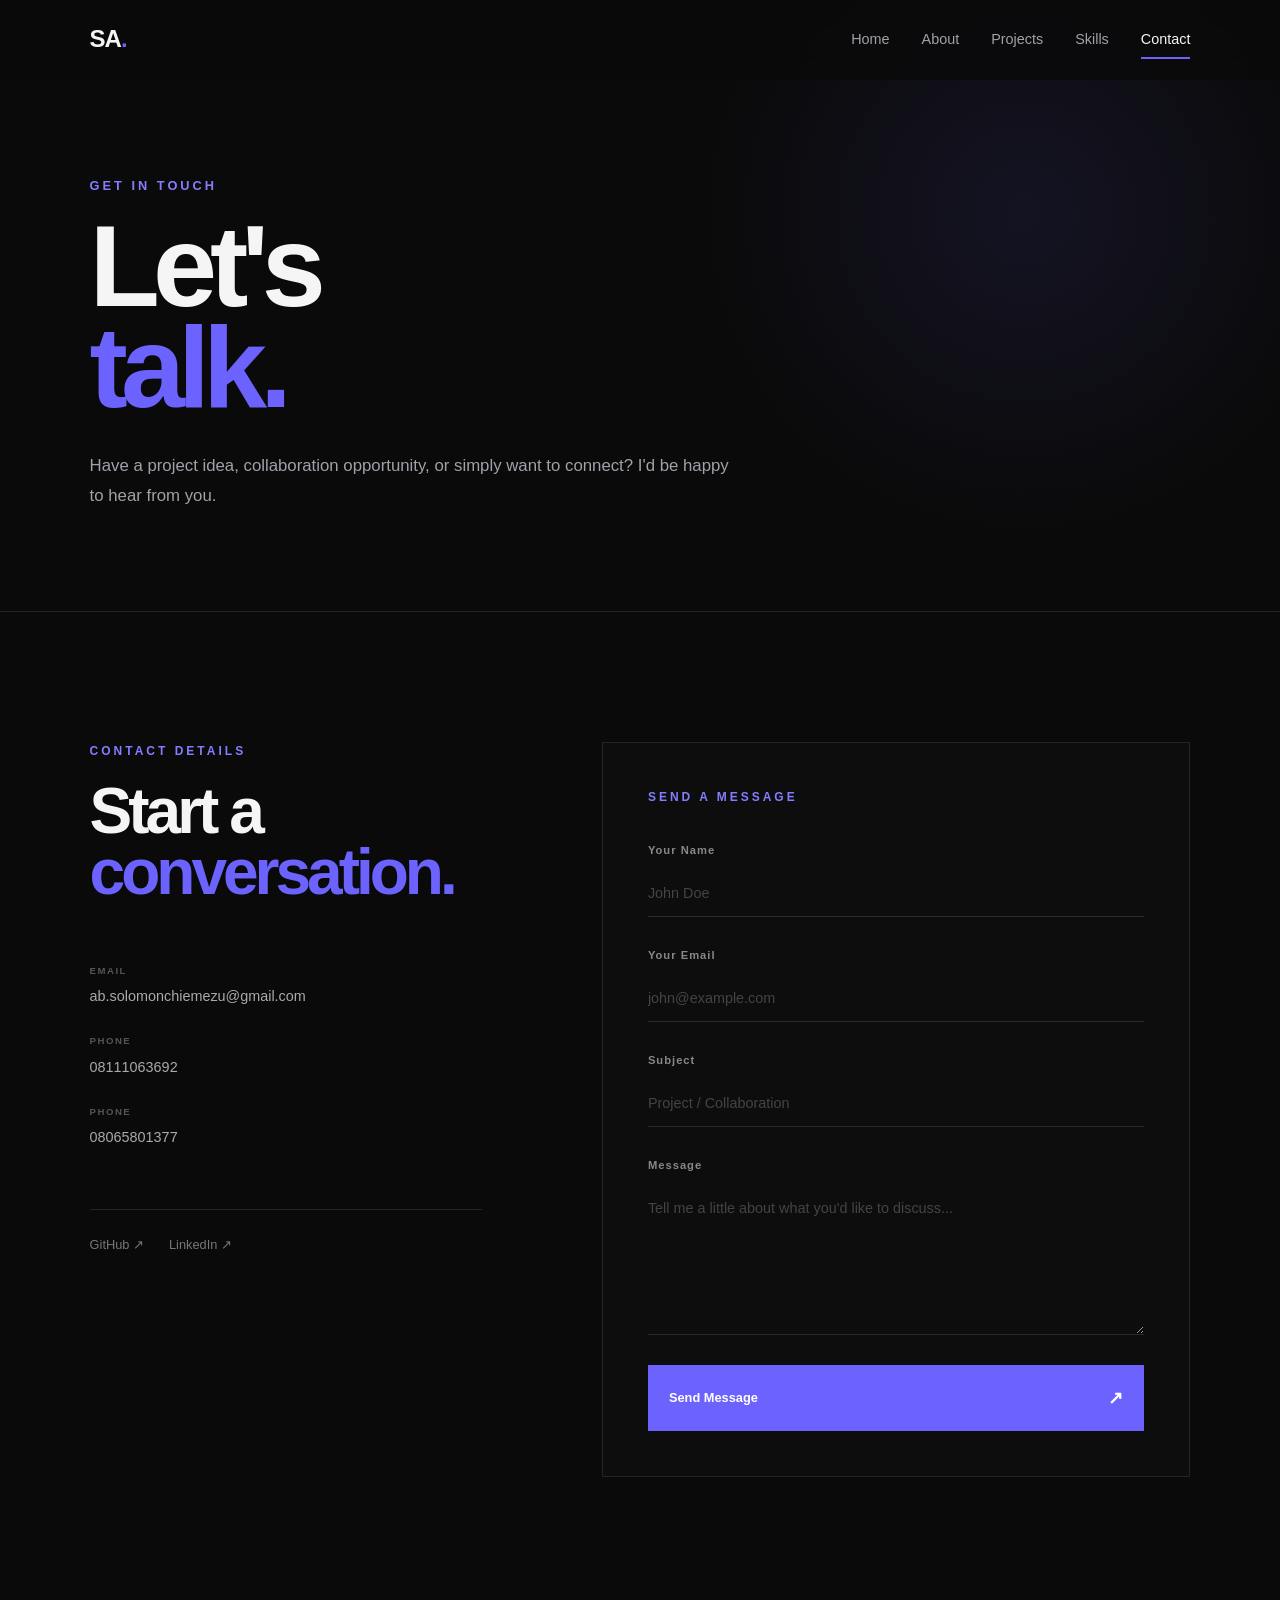
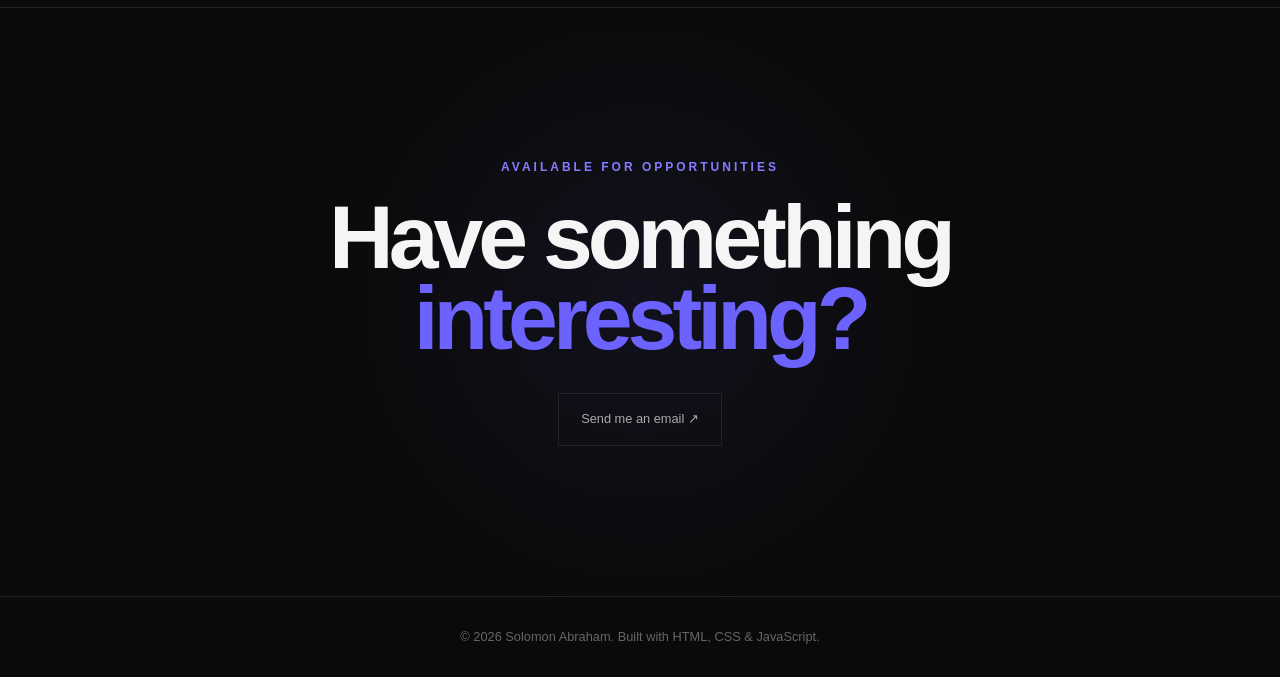
==== contact.html @ be2c8054 "Initial portfolio website" ====
<!DOCTYPE html>
<html lang="en">

<head>

    <meta charset="UTF-8">

    <meta
        name="viewport"
        content="width=device-width, initial-scale=1.0"
    >

    <title>Contact | Solomon Abraham</title>

    <meta
        name="description"
        content="Get in touch with Solomon Abraham."
    >

    <link rel="stylesheet" href="css/style.css">

</head>


<body>


    <!-- ================= NAVIGATION ================= -->

    <header class="navbar">

        <a href="index.html" class="logo">
            SA<span>.</span>
        </a>


        <nav class="nav-links">

            <a href="index.html">
                Home
            </a>

            <a href="about.html">
                About
            </a>

            <a href="projects.html">
                Projects
            </a>

            <a href="skills.html">
                Skills
            </a>

            <a href="contact.html" class="active">
                Contact
            </a>

        </nav>


        <button
            class="menu-toggle"
            aria-label="Open navigation"
        >
            ☰
        </button>

    </header>



    <!-- ================= CONTACT ================= -->

    <main>

        <section class="contact-hero">

            <div class="contact-hero-content">

                <p class="hero-label">
                    GET IN TOUCH
                </p>


                <h1>
                    Let's
                    <span>talk.</span>
                </h1>


                <p>
                    Have a project idea, collaboration opportunity,
                    or simply want to connect? I'd be happy to hear
                    from you.
                </p>

            </div>

        </section>



        <!-- ================= CONTACT CONTENT ================= -->

        <section class="contact-section">

            <div class="contact-info">

                <p class="section-label">
                    CONTACT DETAILS
                </p>


                <h2>
                    Start a
                    <span>conversation.</span>
                </h2>


                <div class="contact-details">

                    <a href="mailto:ab.solomonchiemezu@gmail.com">

                        <span class="contact-label">
                            EMAIL
                        </span>

                        <strong>
                            ab.solomonchiemezu@gmail.com
                        </strong>

                    </a>


                    <a href="tel:08111063692">

                        <span class="contact-label">
                            PHONE
                        </span>

                        <strong>
                            08111063692
                        </strong>

                    </a>


                    <a href="tel:08065801377">

                        <span class="contact-label">
                            PHONE
                        </span>

                        <strong>
                            08065801377
                        </strong>

                    </a>

                </div>


                <!-- SOCIAL LINKS -->

                <div class="social-links">

                    <a
                        href="https://github.com/Solopilot759"
                        target="_blank"
                        rel="noopener noreferrer"
                    >
                        GitHub ↗
                    </a>


                    <a
                        href="https://www.linkedin.com/in/chiemezu-solomon-abraham-774561400?utm_source=share_via&utm_content=profile&utm_medium=member_android"
                        target="_blank"
                        rel="noopener noreferrer"
                    >
                        LinkedIn ↗
                    </a>

                </div>

            </div>



            <!-- ================= CONTACT FORM ================= -->

            <div class="contact-form-wrapper">

                <p class="section-label">
                    SEND A MESSAGE
                </p>


                <form
                    class="contact-form"
                    action="mailto:ab.solomonchiemezu@gmail.com"
                    method="POST"
                    enctype="text/plain"
                >

                    <div class="form-group">

                        <label for="name">
                            Your Name
                        </label>

                        <input
                            type="text"
                            id="name"
                            name="Name"
                            placeholder="John Doe"
                            required
                        >

                    </div>


                    <div class="form-group">

                        <label for="email">
                            Your Email
                        </label>

                        <input
                            type="email"
                            id="email"
                            name="Email"
                            placeholder="john@example.com"
                            required
                        >

                    </div>


                    <div class="form-group">

                        <label for="subject">
                            Subject
                        </label>

                        <input
                            type="text"
                            id="subject"
                            name="Subject"
                            placeholder="Project / Collaboration"
                            required
                        >

                    </div>


                    <div class="form-group">

                        <label for="message">
                            Message
                        </label>

                        <textarea
                            id="message"
                            name="Message"
                            rows="7"
                            placeholder="Tell me a little about what you'd like to discuss..."
                            required
                        ></textarea>

                    </div>


                    <button
                        type="submit"
                        class="submit-button"
                    >
                        Send Message
                        <span>↗</span>
                    </button>

                </form>

            </div>

        </section>



        <!-- ================= FINAL CTA ================= -->

        <section class="contact-bottom">

            <p class="section-label">
                AVAILABLE FOR OPPORTUNITIES
            </p>


            <h2>
                Have something
                <span>interesting?</span>
            </h2>


            <a
                href="mailto:ab.solomonchiemezu@gmail.com"
                class="email-cta"
            >
                Send me an email ↗
            </a>

        </section>

    </main>



    <!-- ================= FOOTER ================= -->

    <footer class="footer">

        <p>
            © 2026 Solomon Abraham.
            Built with HTML, CSS & JavaScript.
        </p>

    </footer>


    <script src="js/script.js"></script>

</body>

</html>
---- css/style.css ----
/* =====================================================
   SOLOMON ABRAHAM — PORTFOLIO
   Global Styles
===================================================== */


/* =====================================================
   1. RESET
===================================================== */

* {
    margin: 0;
    padding: 0;
    box-sizing: border-box;
}

html {
    scroll-behavior: smooth;
}

body {
    font-family: Arial, Helvetica, sans-serif;
    background: #0a0a0a;
    color: #f5f5f5;
    line-height: 1.6;
    overflow-x: hidden;
}

a {
    color: inherit;
    text-decoration: none;
}

button {
    font: inherit;
}


/* =====================================================
   2. COLOR VARIABLES
===================================================== */

:root {
    --background: #0a0a0a;
    --surface: #111111;
    --surface-light: #171717;

    --text-primary: #f5f5f5;
    --text-secondary: #a1a1aa;

    --accent: #6c63ff;
    --accent-light: #857dff;

    --border: #242424;

    --completed: #4ade80;
    --final: #facc15;
    --progress: #fb923c;
    --planned: #a1a1aa;
}


/* =====================================================
   3. NAVIGATION
===================================================== */

.navbar {
    position: fixed;
    top: 0;
    left: 0;

    width: 100%;
    height: 80px;

    padding: 0 7%;

    display: flex;
    align-items: center;
    justify-content: space-between;

    background: rgba(10, 10, 10, 0.75);

    border-bottom: 1px solid transparent;

    backdrop-filter: blur(14px);
    -webkit-backdrop-filter: blur(14px);

    z-index: 1000;

    transition:
        height 0.35s ease,
        background 0.35s ease,
        border-color 0.35s ease;
}

.navbar.scrolled {
    height: 68px;
    background: rgba(10, 10, 10, 0.92);
    border-color: var(--border);
}


/* Logo */

.logo {
    font-size: 1.5rem;
    font-weight: 800;
    letter-spacing: -1px;
}

.logo span {
    color: var(--accent);
}


/* Navigation links */

.nav-links {
    display: flex;
    align-items: center;
    gap: 2rem;
}

.nav-links a {
    position: relative;

    color: var(--text-secondary);

    font-size: 0.9rem;
    font-weight: 500;

    transition: color 0.3s ease;
}

.nav-links a:hover,
.nav-links a.active {
    color: var(--text-primary);
}

.nav-links a::after {
    content: "";

    position: absolute;

    left: 0;
    bottom: -8px;

    width: 0;
    height: 2px;

    background: var(--accent);

    transition: width 0.3s ease;
}

.nav-links a:hover::after,
.nav-links a.active::after {
    width: 100%;
}


/* Mobile menu button */

.menu-toggle {
    display: none;

    border: none;
    background: transparent;

    color: var(--text-primary);

    font-size: 1.5rem;

    cursor: pointer;
}


/* =====================================================
   4. HERO
===================================================== */

.hero {
    position: relative;

    min-height: 100vh;

    padding: 150px 7% 100px;

    display: grid;
    grid-template-columns: 1.1fr 0.9fr;

    align-items: center;

    gap: 80px;

    overflow: hidden;
}


/* Background glow */

.hero::before {
    content: "";

    position: absolute;

    width: 500px;
    height: 500px;

    top: 10%;
    right: -180px;

    background: rgba(108, 99, 255, 0.12);

    filter: blur(120px);

    border-radius: 50%;

    animation: backgroundFloat 8s ease-in-out infinite alternate;

    pointer-events: none;
}


/* Hero content */

.hero-content {
    position: relative;
    z-index: 2;

    animation: heroContentIn 0.9s ease forwards;
}

.hero-label {
    margin-bottom: 1.2rem;

    color: var(--accent-light);

    font-size: 0.8rem;
    font-weight: 700;

    letter-spacing: 3px;
}

.hero h1 {
    max-width: 750px;

    font-size: clamp(3.5rem, 7vw, 6.5rem);

    line-height: 0.98;

    letter-spacing: -5px;

    margin-bottom: 2rem;
}

.hero h1 span {
    display: block;

    color: var(--accent);
}

.hero-description {
    max-width: 620px;

    color: var(--text-secondary);

    font-size: 1.05rem;

    line-height: 1.8;

    margin-bottom: 2.5rem;
}


/* =====================================================
   5. BUTTONS
===================================================== */

.hero-buttons {
    display: flex;
    flex-wrap: wrap;

    gap: 1rem;

    margin-bottom: 2rem;
}

.btn {
    display: inline-flex;

    align-items: center;
    justify-content: center;

    min-height: 50px;

    padding: 0 1.5rem;

    border-radius: 8px;

    font-size: 0.9rem;
    font-weight: 600;

    transition:
        transform 0.3s ease,
        background 0.3s ease,
        border-color 0.3s ease,
        box-shadow 0.3s ease;
}

.btn:hover {
    transform: translateY(-3px);
}

.btn-primary {
    background: var(--accent);

    color: white;

    box-shadow: 0 10px 30px rgba(108, 99, 255, 0.2);
}

.btn-primary:hover {
    background: var(--accent-light);

    box-shadow: 0 15px 40px rgba(108, 99, 255, 0.3);
}

.btn-secondary {
    border: 1px solid var(--border);

    color: var(--text-primary);

    background: rgba(255, 255, 255, 0.02);
}

.btn-secondary:hover {
    border-color: var(--accent);
    background: rgba(108, 99, 255, 0.08);
}


/* =====================================================
   6. SOCIAL LINKS
===================================================== */

.social-links {
    display: flex;

    gap: 1.5rem;
}

.social-links a {
    color: var(--text-secondary);

    font-size: 0.85rem;

    transition:
        color 0.3s ease,
        transform 0.3s ease;
}

.social-links a:hover {
    color: var(--accent-light);

    transform: translateY(-2px);
}


/* =====================================================
   7. PROFILE IMAGE
===================================================== */

.hero-image-wrapper {
    position: relative;

    display: flex;
    justify-content: center;

    animation: profileIn 1s ease 0.2s both;
}

.hero-image {
    position: relative;

    width: min(420px, 100%);

    aspect-ratio: 4 / 5;

    padding: 8px;

    border: 1px solid var(--border);

    border-radius: 24px;

    background:
        linear-gradient(
            145deg,
            rgba(108, 99, 255, 0.2),
            rgba(255, 255, 255, 0.02)
        );

    box-shadow:
        0 30px 80px rgba(0, 0, 0, 0.5),
        0 0 80px rgba(108, 99, 255, 0.08);

    animation: imageFloat 6s ease-in-out infinite;
}


/* Actual placeholder */

.profile-placeholder {
    width: 100%;
    height: 100%;

    display: flex;

    align-items: center;
    justify-content: center;

    border-radius: 18px;

    background:
        radial-gradient(
            circle at center,
            #1b1b1b,
            #0d0d0d
        );

    color: #666;

    font-size: 0.75rem;

    letter-spacing: 2px;

    overflow: hidden;
}


/* =====================================================
   8. FEATURED PROJECTS
===================================================== */

.featured-projects {
    position: relative;

    padding: 120px 7%;

    background: #0d0d0d;

    border-top: 1px solid var(--border);
}


/* Section heading */

.section-heading {
    max-width: 700px;

    margin-bottom: 60px;
}

.section-label {
    margin-bottom: 1rem;

    color: var(--accent-light);

    font-size: 0.75rem;

    font-weight: 700;

    letter-spacing: 3px;
}

.section-heading h2 {
    margin-bottom: 1rem;

    font-size: clamp(2.2rem, 5vw, 4rem);

    line-height: 1;

    letter-spacing: -2px;
}

.section-heading > p:last-child {
    color: var(--text-secondary);

    max-width: 600px;
}


/* =====================================================
   9. PROJECT GRID
===================================================== */

.project-grid {
    display: grid;

    grid-template-columns: repeat(2, 1fr);

    gap: 24px;
}


/* Project card */

.project-card {
    overflow: hidden;

    border: 1px solid var(--border);

    border-radius: 18px;

    background: var(--surface);

    transition:
        transform 0.4s ease,
        border-color 0.4s ease,
        box-shadow 0.4s ease;
}

.project-card:hover {
    transform: translateY(-8px);

    border-color: rgba(108, 99, 255, 0.5);

    box-shadow:
        0 25px 60px rgba(0, 0, 0, 0.35),
        0 0 40px rgba(108, 99, 255, 0.05);
}


/* Project image */

.project-image {
    position: relative;

    width: 100%;

    aspect-ratio: 16 / 9;

    display: flex;

    align-items: center;
    justify-content: center;

    background:
        linear-gradient(
            135deg,
            #171717,
            #0d0d0d
        );

    color: #555;

    font-size: 0.7rem;

    letter-spacing: 2px;

    overflow: hidden;
}

.project-image::after {
    content: "";

    position: absolute;

    inset: 0;

    background:
        linear-gradient(
            120deg,
            transparent 30%,
            rgba(108, 99, 255, 0.08),
            transparent 70%
        );

    transform: translateX(-100%);

    transition: transform 0.7s ease;
}

.project-card:hover .project-image::after {
    transform: translateX(100%);
}


/* Project information */

.project-info {
    padding: 28px;
}

.project-top {
    display: flex;

    align-items: center;
    justify-content: space-between;

    gap: 1rem;

    margin-bottom: 1rem;
}

.project-info h3 {
    font-size: 1.35rem;
}

.project-info p {
    margin-bottom: 1.5rem;

    color: var(--text-secondary);

    font-size: 0.9rem;
}

.project-info > a {
    color: var(--accent-light);

    font-size: 0.85rem;
    font-weight: 600;

    transition:
        color 0.3s ease,
        margin-left 0.3s ease;
}

.project-info > a:hover {
    color: white;

    margin-left: 5px;
}


/* =====================================================
   10. STATUS BADGES
===================================================== */

.status {
    padding: 5px 10px;

    border-radius: 100px;

    font-size: 0.65rem;

    font-weight: 700;

    white-space: nowrap;
}

.status.completed {
    color: var(--completed);

    background: rgba(74, 222, 128, 0.08);

    border: 1px solid rgba(74, 222, 128, 0.2);
}

.status.final {
    color: var(--final);

    background: rgba(250, 204, 21, 0.08);

    border: 1px solid rgba(250, 204, 21, 0.2);
}

.status.progress {
    color: var(--progress);

    background: rgba(251, 146, 60, 0.08);

    border: 1px solid rgba(251, 146, 60, 0.2);
}

.status.planned {
    color: var(--planned);

    background: rgba(161, 161, 170, 0.08);

    border: 1px solid rgba(161, 161, 170, 0.2);
}


/* =====================================================
   11. PROJECT CTA
===================================================== */

.projects-cta {
    display: flex;

    justify-content: center;

    margin-top: 60px;
}

.text-link {
    color: var(--accent-light);

    font-weight: 600;

    transition:
        color 0.3s ease,
        transform 0.3s ease;
}

.text-link:hover {
    color: white;

    transform: translateX(5px);
}


/* =====================================================
   12. FOOTER
===================================================== */

.footer {
    padding: 30px 7%;

    border-top: 1px solid var(--border);

    color: #666;

    text-align: center;

    font-size: 0.8rem;

    background: var(--background);
}


/* =====================================================
   13. ANIMATIONS
===================================================== */

@keyframes heroContentIn {

    from {
        opacity: 0;
        transform: translateY(30px);
    }

    to {
        opacity: 1;
        transform: translateY(0);
    }

}

@keyframes profileIn {

    from {
        opacity: 0;
        transform: translateX(40px) scale(0.96);
    }

    to {
        opacity: 1;
        transform: translateX(0) scale(1);
    }

}

@keyframes imageFloat {

    0% {
        transform: translateY(0);
    }

    50% {
        transform: translateY(-8px);
    }

    100% {
        transform: translateY(0);
    }

}

@keyframes backgroundFloat {

    from {
        transform: translate(0, 0);
    }

    to {
        transform: translate(-80px, 50px);
    }

}


/* =====================================================
   14. RESPONSIVE — TABLET
===================================================== */

@media (max-width: 900px) {

    .hero {
        grid-template-columns: 1fr;

        text-align: center;

        padding-top: 130px;
    }

    .hero-content {
        display: flex;

        flex-direction: column;

        align-items: center;
    }

    .hero-description {
        margin-left: auto;
        margin-right: auto;
    }

    .hero-image-wrapper {
        order: -1;
    }

    .hero-image {
        width: min(340px, 80%);
    }

    .project-grid {
        grid-template-columns: 1fr;
    }

}


/* =====================================================
   15. RESPONSIVE — MOBILE
===================================================== */

@media (max-width: 700px) {

    .navbar {
        padding: 0 5%;
    }

    .nav-links {

        position: absolute;

        top: 80px;
        left: 5%;
        right: 5%;

        display: none;

        flex-direction: column;

        align-items: flex-start;

        padding: 24px;

        background: rgba(17, 17, 17, 0.98);

        border: 1px solid var(--border);

        border-radius: 14px;

        box-shadow: 0 20px 50px rgba(0, 0, 0, 0.5);
    }

    .nav-links.open {
        display: flex;
    }

    .menu-toggle {
        display: block;
    }

    .hero {
        padding-left: 5%;
        padding-right: 5%;

        gap: 50px;
    }

    .hero h1 {
        font-size: clamp(3rem, 15vw, 4.5rem);

        letter-spacing: -3px;
    }

    .hero-description {
        font-size: 0.95rem;
    }

    .hero-image {
        width: min(300px, 85%);
    }

    .featured-projects {
        padding: 90px 5%;
    }

    .project-info {
        padding: 22px;
    }

    .project-top {
        align-items: flex-start;

        flex-direction: column;
    }

}


/* =====================================================
   16. REDUCED MOTION
===================================================== */

@media (prefers-reduced-motion: reduce) {

    *,
    *::before,
    *::after {

        animation-duration: 0.01ms !important;

        animation-iteration-count: 1 !important;

        scroll-behavior: auto !important;

        transition-duration: 0.01ms !important;

    }

}
/* =====================================================
   JAVASCRIPT ANIMATION STATES
===================================================== */

.reveal {
    opacity: 0;
    transform: translateY(35px);

    transition:
        opacity 0.8s ease,
        transform 0.8s ease;
}

.reveal.revealed {
    opacity: 1;
    transform: translateY(0);
}


/* =====================================================
   PAGE TRANSITIONS
===================================================== */

body {
    opacity: 0;

    transition:
        opacity 0.5s ease;
}

body.page-loaded {
    opacity: 1;
}

body.page-exit {
    opacity: 0;
}


/* =====================================================
   PROJECT IMAGE INTERACTION
===================================================== */

.project-image {
    transition:
        transform 0.25s ease,
        box-shadow 0.3s ease;
}

.project-card:hover .project-image {
    box-shadow:
        inset 0 0 50px rgba(108, 99, 255, 0.08);
}
<!DOCTYPE html>
<html lang="en">
<head>
    <meta charset="UTF-8">
    <meta name="viewport" content="width=device-width, initial-scale=1.0">

    <title>About | Solomon Abraham</title>

    <meta
        name="description"
        content="Learn more about Solomon Abraham, a Software Engineering student and software developer."
    >

    <link rel="stylesheet" href="css/style.css">
</head>

<body>

    <!-- ================= NAVIGATION ================= -->

    <header class="navbar">

        <a href="index.html" class="logo">
            SA<span>.</span>
        </a>

        <nav class="nav-links">

            <a href="index.html">
                Home
            </a>

            <a href="about.html" class="active">
                About
            </a>

            <a href="projects.html">
                Projects
            </a>

            <a href="skills.html">
                Skills
            </a>

            <a href="contact.html">
                Contact
            </a>

        </nav>

        <button
            class="menu-toggle"
            aria-label="Open navigation"
        >
            ☰
        </button>

    </header>


    <!-- ================= ABOUT HERO ================= -->

    <main>

        <section class="page-hero">

            <div class="page-hero-content">

                <p class="hero-label">
                    ABOUT ME
                </p>

                <h1>
                    More Than
                    <span>Just Code.</span>
                </h1>

                <p>
                    I'm a Software Engineering student who enjoys
                    turning ideas into practical software and
                    continuously learning through building.
                </p>

            </div>

        </section>


      /* =====================================================
   ABOUT PAGE
===================================================== */

.page-hero {
    min-height: 70vh;

    padding: 170px 7% 100px;

    display: flex;

    align-items: center;

    border-bottom: 1px solid var(--border);

    background:
        radial-gradient(
            circle at 75% 35%,
            rgba(108, 99, 255, 0.12),
            transparent 35%
        );
}

.page-hero-content {
    max-width: 850px;

    animation: heroContentIn 0.9s ease forwards;
}

.page-hero h1 {
    margin-bottom: 2rem;

    font-size: clamp(3.5rem, 8vw, 7rem);

    line-height: 0.95;

    letter-spacing: -5px;
}

.page-hero h1 span {
    display: block;

    color: var(--accent);
}

.page-hero-content > p:last-child {
    max-width: 650px;

    color: var(--text-secondary);

    font-size: 1.1rem;

    line-height: 1.8;
}


/* =====================================================
   ABOUT PAGE — PROFESSIONAL REDESIGN
===================================================== */

.page-hero {
    position: relative;

    min-height: 68vh;

    padding: 170px 7% 110px;

    display: flex;
    align-items: flex-end;

    overflow: hidden;

    border-bottom: 1px solid var(--border);

    background:
        radial-gradient(
            circle at 85% 30%,
            rgba(108, 99, 255, 0.10),
            transparent 28%
        );
}

.page-hero::before {
    content: "";

    position: absolute;

    width: 1px;
    height: 180px;

    right: 14%;
    top: 18%;

    background:
        linear-gradient(
            to bottom,
            transparent,
            rgba(108, 99, 255, 0.5),
            transparent
        );

    opacity: 0.6;
}

.page-hero-content {
    position: relative;

    max-width: 1000px;

    animation: heroContentIn 0.9s ease forwards;
}

.page-hero-content::before {
    content: "01";

    position: absolute;

    left: -45px;
    top: 8px;

    color: var(--accent);

    font-size: 0.7rem;

    font-weight: 700;

    letter-spacing: 2px;
}

.page-hero h1 {
    margin: 1rem 0 2rem;

    font-size: clamp(4rem, 8vw, 8rem);

    line-height: 0.88;

    letter-spacing: -7px;

    font-weight: 800;
}

.page-hero h1 span {
    display: block;

    color: var(--accent);
}

.page-hero-content > p:last-child {
    max-width: 680px;

    color: var(--text-secondary);

    font-size: 1.05rem;

    line-height: 1.8;
}


/* =====================================================
   ABOUT INTRO
===================================================== */

.about-section {
    padding: 130px 7%;

    border-bottom: 1px solid var(--border);
}

.about-grid {
    display: grid;

    grid-template-columns: 0.75fr 1.25fr;

    gap: 120px;

    max-width: 1250px;

    margin: auto;
}

.about-intro {
    position: relative;
}

.about-intro::after {
    content: "";

    display: block;

    width: 45px;
    height: 2px;

    margin-top: 35px;

    background: var(--accent);
}

.about-intro h2 {
    margin-top: 18px;

    max-width: 400px;

    font-size: clamp(2.7rem, 5vw, 4.5rem);

    line-height: 0.98;

    letter-spacing: -4px;
}

.about-intro h2 span {
    color: var(--accent);
}

.about-text {
    display: flex;

    flex-direction: column;

    gap: 28px;

    padding-top: 4px;
}

.about-text p {
    max-width: 760px;

    color: #b0b0b8;

    font-size: 1.05rem;

    line-height: 1.95;
}

.about-text p:first-child {
    color: var(--text-primary);

    font-size: 1.25rem;

    line-height: 1.7;
}


/* =====================================================
   WHAT I BUILD
===================================================== */

.dark-section {
    background: #0d0d0d;
}

.dark-section .section-heading {
    max-width: 800px;

    margin: 0 auto 70px;
}

.dark-section .section-heading h2 {
    font-size: clamp(3rem, 6vw, 5.5rem);

    letter-spacing: -4px;
}

.dark-section .section-heading h2 span {
    color: var(--accent);
}

.dark-section .section-heading > p:last-child {
    margin-top: 25px;

    max-width: 620px;

    line-height: 1.8;
}


/* =====================================================
   INTEREST GRID
===================================================== */

.interest-grid {
    display: grid;

    grid-template-columns: repeat(4, 1fr);

    gap: 1px;

    max-width: 1250px;

    margin: auto;

    background: var(--border);

    border: 1px solid var(--border);
}

.interest-card {
    position: relative;

    min-height: 290px;

    padding: 32px 28px;

    border: none;

    border-radius: 0;

    background: #101010;

    overflow: hidden;

    transition:
        background 0.4s ease,
        transform 0.4s ease;
}

.interest-card::before {
    content: "";

    position: absolute;

    left: 0;
    top: 0;

    width: 100%;
    height: 2px;

    background: var(--accent);

    transform: scaleX(0);

    transform-origin: left;

    transition: transform 0.4s ease;
}

.interest-card:hover {
    background: #151515;

    transform: translateY(-4px);

    z-index: 2;
}

.interest-card:hover::before {
    transform: scaleX(1);
}

.interest-number {
    margin-bottom: 80px;

    color: #555;

    font-size: 0.7rem;

    font-weight: 700;

    letter-spacing: 2px;

    transition: color 0.3s ease;
}

.interest-card:hover .interest-number {
    color: var(--accent);
}

.interest-card h3 {
    margin-bottom: 12px;

    font-size: 1.1rem;

    font-weight: 600;
}

.interest-card p {
    color: #777;

    font-size: 0.86rem;

    line-height: 1.75;
}


/* =====================================================
   CURRENT FOCUS
===================================================== */

.focus-section {
    position: relative;

    padding: 160px 7%;

    overflow: hidden;

    text-align: center;

    border-bottom: 1px solid var(--border);

    background: var(--background);
}

.focus-section::before {
    content: "";

    position: absolute;

    width: 500px;
    height: 500px;

    left: 50%;
    top: 50%;

    transform: translate(-50%, -50%);

    background: rgba(108, 99, 255, 0.06);

    filter: blur(130px);

    border-radius: 50%;

    pointer-events: none;
}

.focus-content {
    position: relative;

    max-width: 850px;

    margin: auto;
}

.focus-content h2 {
    margin: 20px 0 25px;

    font-size: clamp(3.5rem, 7vw, 6.5rem);

    line-height: 0.9;

    letter-spacing: -6px;
}

.focus-content h2 span {
    color: var(--accent);
}

.focus-content > p:not(.section-label) {
    max-width: 650px;

    margin: 0 auto 35px;

    color: var(--text-secondary);

    line-height: 1.9;
}


/* =====================================================
   ABOUT PAGE SCROLL REVEALS
===================================================== */

.about-section .about-grid,
.interest-card,
.focus-content {
    opacity: 0;

    transform: translateY(35px);

    transition:
        opacity 0.8s ease,
        transform 0.8s ease;
}

.about-section .about-grid.revealed,
.interest-card.revealed,
.focus-content.revealed {
    opacity: 1;

    transform: translateY(0);
}


/* =====================================================
   ABOUT RESPONSIVE — TABLET
===================================================== */

@media (max-width: 1050px) {

    .interest-grid {
        grid-template-columns: repeat(2, 1fr);
    }

    .about-grid {
        gap: 70px;
    }

}


/* =====================================================
   ABOUT RESPONSIVE — MOBILE
===================================================== */

@media (max-width: 800px) {

    .page-hero {
        min-height: 65vh;

        padding: 145px 5% 80px;
    }

    .page-hero-content::before {
        display: none;
    }

    .page-hero h1 {
        font-size: clamp(3.5rem, 15vw, 5.5rem);

        letter-spacing: -4px;
    }

    .about-section {
        padding: 90px 5%;
    }

    .about-grid {
        grid-template-columns: 1fr;

        gap: 50px;
    }

    .about-intro h2 {
        font-size: 3rem;

        letter-spacing: -2px;
    }

    .about-text p:first-child {
        font-size: 1.1rem;
    }

    .interest-grid {
        grid-template-columns: 1fr;
    }

    .interest-card {
        min-height: 240px;
    }

    .interest-number {
        margin-bottom: 55px;
    }

    .focus-section {
        padding: 110px 5%;
    }

    .focus-content h2 {
        font-size: clamp(3rem, 15vw, 5rem);

        letter-spacing: -4px;
    }

}

/* =====================================================
   PROJECTS PAGE
===================================================== */

.projects-hero {
    position: relative;

    min-height: 68vh;

    padding: 170px 7% 100px;

    display: flex;
    align-items: flex-end;
    justify-content: space-between;

    gap: 50px;

    overflow: hidden;

    border-bottom: 1px solid var(--border);

    background:
        radial-gradient(
            circle at 75% 35%,
            rgba(108, 99, 255, 0.1),
            transparent 30%
        );
}

.projects-hero-content {
    max-width: 900px;

    animation: heroContentIn 0.9s ease forwards;
}

.projects-hero h1 {
    margin: 1rem 0 2rem;

    font-size: clamp(4rem, 9vw, 8rem);

    line-height: 0.88;

    letter-spacing: -7px;
}

.projects-hero h1 span {
    display: block;

    color: var(--accent);
}

.projects-hero-content > p:last-child {
    max-width: 650px;

    color: var(--text-secondary);

    font-size: 1.05rem;

    line-height: 1.8;
}

.projects-count {
    display: flex;

    align-items: flex-end;

    gap: 15px;

    padding-bottom: 10px;
}

.projects-count span {
    color: var(--accent);

    font-size: 4rem;

    font-weight: 700;

    line-height: 1;
}

.projects-count p {
    color: #666;

    font-size: 0.65rem;

    font-weight: 700;

    letter-spacing: 2px;

    line-height: 1.5;
}


/* =====================================================
   PROJECT LIST
===================================================== */

.projects-list {
    padding: 100px 7%;
}

.project-feature {
    display: grid;

    grid-template-columns: 1.15fr 0.85fr;

    min-height: 560px;

    max-width: 1250px;

    margin: 0 auto;

    border-bottom: 1px solid var(--border);

    padding: 80px 0;
}

.project-feature.reverse {
    grid-template-columns: 0.85fr 1.15fr;
}

.project-feature.reverse .project-feature-image {
    order: 2;
}

.project-feature.reverse .project-feature-content {
    order: 1;
}


/* =====================================================
   PROJECT FEATURE IMAGE
===================================================== */

.project-feature-image {
    position: relative;

    min-height: 450px;

    overflow: hidden;

    border: 1px solid var(--border);

    background:
        linear-gradient(
            135deg,
            #171717,
            #0d0d0d
        );

    transition:
        transform 0.5s ease,
        border-color 0.5s ease;
}

.project-feature:hover .project-feature-image {
    border-color: rgba(108, 99, 255, 0.45);

    transform: translateY(-5px);
}

.project-placeholder {
    width: 100%;
    height: 100%;

    display: flex;

    align-items: center;
    justify-content: center;

    color: #3d3d3d;

    font-size: clamp(2rem, 5vw, 4rem);

    font-weight: 800;

    letter-spacing: -2px;

    user-select: none;
}

.project-index {
    position: absolute;

    top: 22px;
    left: 22px;

    padding: 7px 10px;

    color: var(--accent);

    background: rgba(10, 10, 10, 0.8);

    border: 1px solid var(--border);

    font-size: 0.65rem;

    font-weight: 700;
}


/* =====================================================
   PROJECT FEATURE CONTENT
===================================================== */

.project-feature-content {
    display: flex;

    flex-direction: column;

    justify-content: center;

    padding: 70px;
}

.project-meta {
    display: flex;

    align-items: center;

    gap: 15px;

    margin-bottom: 25px;

    color: #666;

    font-size: 0.7rem;

    text-transform: uppercase;

    letter-spacing: 1px;
}

.project-feature-content h2 {
    margin-bottom: 25px;

    font-size: clamp(3rem, 5vw, 5rem);

    line-height: 0.95;

    letter-spacing: -4px;
}

.project-feature-content > p {
    max-width: 560px;

    margin-bottom: 30px;

    color: var(--text-secondary);

    line-height: 1.85;
}


/* =====================================================
   TECH LIST
===================================================== */

.tech-list {
    display: flex;

    flex-wrap: wrap;

    gap: 8px;

    margin-bottom: 35px;
}

.tech-list span {
    padding: 7px 11px;

    border: 1px solid var(--border);

    border-radius: 100px;

    color: #888;

    background: rgba(255, 255, 255, 0.02);

    font-size: 0.65rem;

    transition:
        border-color 0.3s ease,
        color 0.3s ease;
}

.project-feature:hover .tech-list span {
    border-color: #333;

    color: #aaa;
}


/* =====================================================
   PROJECT LINK
===================================================== */

.project-link {
    display: inline-flex;

    align-items: center;

    gap: 10px;

    width: fit-content;

    color: var(--text-primary);

    font-size: 0.85rem;

    font-weight: 600;

    transition:
        color 0.3s ease,
        gap 0.3s ease;
}

.project-link span {
    color: var(--accent);

    font-size: 1.1rem;
}

.project-link:hover {
    color: var(--accent-light);

    gap: 16px;
}


/* =====================================================
   PROJECT BOTTOM
===================================================== */

.project-bottom {
    position: relative;

    padding: 150px 7%;

    text-align: center;

    overflow: hidden;

    border-top: 1px solid var(--border);

    background:
        radial-gradient(
            circle at center,
            rgba(108, 99, 255, 0.08),
            transparent 45%
        );
}

.project-bottom h2 {
    margin: 20px 0;

    font-size: clamp(3.5rem, 7vw, 6rem);

    line-height: 0.9;

    letter-spacing: -5px;
}

.project-bottom h2 span {
    color: var(--accent);
}

.project-bottom > p:last-child {
    max-width: 600px;

    margin: auto;

    color: var(--text-secondary);

    line-height: 1.8;
}


/* =====================================================
   PROJECT PAGE RESPONSIVE
===================================================== */

@media (max-width: 950px) {

    .projects-hero {
        align-items: flex-start;

        flex-direction: column;

        justify-content: flex-end;
    }

    .projects-count {
        align-self: flex-start;
    }

    .project-feature,
    .project-feature.reverse {
        grid-template-columns: 1fr;

        padding: 60px 0;
    }

    .project-feature.reverse .project-feature-image,
    .project-feature.reverse .project-feature-content {
        order: initial;
    }

    .project-feature-image {
        min-height: 400px;
    }

    .project-feature-content {
        padding: 50px 20px 20px;
    }

}


@media (max-width: 700px) {

    .projects-hero {
        min-height: 65vh;

        padding: 145px 5% 80px;
    }

    .projects-hero h1 {
        letter-spacing: -4px;
    }

    .projects-count span {
        font-size: 3rem;
    }

    .projects-list {
        padding: 50px 5%;
    }

    .project-feature {
        padding: 50px 0;
    }

    .project-feature-image {
        min-height: 300px;
    }

    .project-feature-content {
        padding: 40px 0 10px;
    }

    .project-feature-content h2 {
        font-size: 3.5rem;

        letter-spacing: -3px;
    }

    .project-bottom {
        padding: 110px 5%;
    }

    .project-bottom h2 {
        letter-spacing: -3px;
    }

}
/* =====================================================
   PROJECT CASE STUDY
===================================================== */

.case-hero {
    min-height: 75vh;

    padding: 160px 7% 100px;

    display: flex;

    align-items: flex-end;

    border-bottom: 1px solid var(--border);

    background:
        radial-gradient(
            circle at 75% 35%,
            rgba(108, 99, 255, 0.11),
            transparent 30%
        );
}

.case-hero-content {
    width: 100%;

    max-width: 1000px;

    animation: heroContentIn 0.9s ease forwards;
}

.back-link {
    display: inline-block;

    margin-bottom: 55px;

    color: #777;

    font-size: 0.8rem;

    transition:
        color 0.3s ease,
        transform 0.3s ease;
}

.back-link:hover {
    color: white;

    transform: translateX(-5px);
}

.case-status {
    display: flex;

    align-items: center;

    gap: 15px;

    margin-bottom: 20px;

    color: #666;

    font-size: 0.7rem;

    text-transform: uppercase;

    letter-spacing: 1px;
}

.case-hero h1 {
    margin-bottom: 25px;

    font-size: clamp(4.5rem, 10vw, 9rem);

    line-height: 0.85;

    letter-spacing: -8px;
}

.case-hero h1 span {
    color: var(--accent);
}

.case-hero-content > p:last-child {
    max-width: 650px;

    color: var(--text-secondary);

    font-size: 1.1rem;

    line-height: 1.8;
}


/* =====================================================
   CASE OVERVIEW
===================================================== */

.case-overview {
    display: grid;

    grid-template-columns: 0.8fr 1.2fr;

    gap: 100px;

    padding: 130px 7%;

    max-width: 1400px;

    margin: auto;
}

.case-overview-title h2 {
    margin-top: 20px;

    font-size: clamp(2.8rem, 5vw, 5rem);

    line-height: 0.95;

    letter-spacing: -4px;
}

.case-overview-title h2 span {
    color: var(--accent);
}

.case-overview-text {
    display: flex;

    flex-direction: column;

    gap: 25px;

    padding-top: 5px;
}

.case-overview-text p {
    color: var(--text-secondary);

    font-size: 1rem;

    line-height: 1.9;
}

.case-overview-text p:first-child {
    color: var(--text-primary);

    font-size: 1.25rem;

    line-height: 1.7;
}


/* =====================================================
   CASE GALLERY
===================================================== */

.case-gallery {
    padding: 120px 7%;

    background: #0d0d0d;

    border-top: 1px solid var(--border);

    border-bottom: 1px solid var(--border);
}

.gallery-heading {
    max-width: 900px;

    margin: 0 auto 60px;
}

.gallery-heading h2 {
    margin-top: 15px;

    font-size: clamp(3rem, 6vw, 5.5rem);

    line-height: 0.9;

    letter-spacing: -5px;
}

.gallery-heading h2 span {
    color: var(--accent);
}


/* =====================================================
   IMAGE PLACEHOLDERS
===================================================== */

.case-image {
    position: relative;

    overflow: hidden;

    min-height: 350px;

    border: 1px solid var(--border);

    background:
        linear-gradient(
            135deg,
            #181818,
            #0d0d0d
        );

    transition:
        border-color 0.4s ease,
        transform 0.4s ease;
}

.case-image:hover {
    border-color: rgba(108, 99, 255, 0.4);

    transform: translateY(-5px);
}

.case-image.large {
    max-width: 1250px;

    min-height: 650px;

    margin: auto;
}

.image-placeholder {
    width: 100%;
    height: 100%;

    min-height: inherit;

    display: flex;

    align-items: center;
    justify-content: center;

    color: #3d3d3d;

    font-size: 0.7rem;

    font-weight: 700;

    letter-spacing: 3px;
}

.case-image-grid {
    display: grid;

    grid-template-columns: repeat(2, 1fr);

    gap: 20px;

    max-width: 1250px;

    margin: 20px auto 0;
}


/* =====================================================
   TECHNOLOGY
===================================================== */

.case-tech {
    display: grid;

    grid-template-columns: 0.8fr 1.2fr;

    gap: 100px;

    padding: 130px 7%;

    max-width: 1400px;

    margin: auto;
}

.case-tech h2 {
    margin-top: 20px;

    font-size: clamp(2.8rem, 5vw, 5rem);

    line-height: 0.95;

    letter-spacing: -4px;
}

.case-tech h2 span {
    color: var(--accent);
}

.technology-list {
    display: flex;

    flex-direction: column;
}

.technology-item {
    display: flex;

    align-items: center;
    justify-content: space-between;

    gap: 20px;

    padding: 25px 0;

    border-bottom: 1px solid var(--border);
}

.technology-item strong {
    font-size: 1rem;
}

.technology-item span {
    color: #666;

    font-size: 0.75rem;
}


/* =====================================================
   NEXT PROJECT
===================================================== */

.next-project {
    padding: 150px 7%;

    text-align: center;

    border-top: 1px solid var(--border);

    background:
        radial-gradient(
            circle at center,
            rgba(108, 99, 255, 0.07),
            transparent 45%
        );
}

.next-project h2 {
    margin-top: 20px;

    font-size: clamp(4rem, 9vw, 8rem);

    line-height: 0.85;

    letter-spacing: -7px;

    transition:
        color 0.3s ease;
}

.next-project h2 span {
    color: var(--accent);
}

.next-project a:hover h2 {
    color: var(--accent-light);
}


/* =====================================================
   CASE STUDY RESPONSIVE
===================================================== */

@media (max-width: 850px) {

    .case-hero {
        min-height: 65vh;

        padding: 145px 5% 80px;
    }

    .case-hero h1 {
        font-size: clamp(4rem, 16vw, 6rem);

        letter-spacing: -5px;
    }

    .case-overview,
    .case-tech {
        grid-template-columns: 1fr;

        gap: 50px;

        padding: 90px 5%;
    }

    .case-gallery {
        padding: 90px 5%;
    }

    .case-image.large {
        min-height: 400px;
    }

    .case-image-grid {
        grid-template-columns: 1fr;
    }

    .next-project {
        padding: 110px 5%;
    }

    .next-project h2 {
        letter-spacing: -4px;
    }

}
/* =====================================================
   SKILLS PAGE
===================================================== */

.skills-hero {
    min-height: 68vh;

    padding: 170px 7% 100px;

    display: flex;

    align-items: flex-end;

    border-bottom: 1px solid var(--border);

    background:
        radial-gradient(
            circle at 80% 35%,
            rgba(108, 99, 255, 0.1),
            transparent 30%
        );
}

.skills-hero-content {
    max-width: 900px;

    animation: heroContentIn 0.9s ease forwards;
}

.skills-hero h1 {
    margin: 1rem 0 2rem;

    font-size: clamp(4rem, 9vw, 8rem);

    line-height: 0.88;

    letter-spacing: -7px;
}

.skills-hero h1 span {
    display: block;

    color: var(--accent);
}

.skills-hero-content > p:last-child {
    max-width: 650px;

    color: var(--text-secondary);

    font-size: 1.05rem;

    line-height: 1.8;
}


/* =====================================================
   SKILLS SECTIONS
===================================================== */

.skills-section {
    padding: 130px 7%;

    border-bottom: 1px solid var(--border);
}

.skills-section-heading {
    display: grid;

    grid-template-columns: 1fr 0.7fr;

    gap: 80px;

    max-width: 1250px;

    margin: 0 auto 70px;
}

.skills-section-heading h2 {
    margin-top: 18px;

    font-size: clamp(3rem, 6vw, 5.5rem);

    line-height: 0.9;

    letter-spacing: -5px;
}

.skills-section-heading h2 span {
    color: var(--accent);
}

.skills-section-heading > p {
    align-self: end;

    max-width: 450px;

    color: var(--text-secondary);

    line-height: 1.8;
}


/* =====================================================
   SKILL ROWS
===================================================== */

.skills-list {
    max-width: 1250px;

    margin: auto;
}

.skill-row {
    display: grid;

    grid-template-columns: 1fr 1fr 120px;

    align-items: center;

    gap: 40px;

    padding: 32px 0;

    border-top: 1px solid var(--border);

    transition:
        padding 0.3s ease,
        background 0.3s ease;
}

.skill-row:last-child {
    border-bottom: 1px solid var(--border);
}

.skill-row:hover {
    padding-left: 15px;

    padding-right: 15px;
}

.skill-name {
    display: flex;

    align-items: center;

    gap: 25px;
}

.skill-number {
    color: var(--accent);

    font-size: 0.65rem;

    font-weight: 700;
}

.skill-name h3 {
    font-size: 1.4rem;

    font-weight: 600;
}

.skill-row > p {
    color: #777;

    font-size: 0.85rem;

    line-height: 1.7;
}

.skill-type {
    justify-self: end;

    color: #555;

    font-size: 0.6rem;

    font-weight: 700;

    letter-spacing: 1.5px;
}


/* =====================================================
   FRAMEWORKS
===================================================== */

.dark-skills {
    background: #0d0d0d;
}

.framework-grid {
    display: grid;

    grid-template-columns: repeat(2, 1fr);

    max-width: 1250px;

    margin: auto;

    border-top: 1px solid var(--border);

    border-left: 1px solid var(--border);
}

.framework-card {
    min-height: 280px;

    padding: 30px;

    border-right: 1px solid var(--border);

    border-bottom: 1px solid var(--border);

    transition:
        background 0.4s ease,
        transform 0.4s ease;
}

.framework-card:hover {
    background: #151515;

    transform: translateY(-4px);
}

.framework-card > span {
    color: #555;

    font-size: 0.65rem;

    font-weight: 700;

    letter-spacing: 1px;
}

.framework-card h3 {
    margin: 65px 0 15px;

    font-size: 1.8rem;
}

.framework-card p {
    max-width: 450px;

    color: #777;

    font-size: 0.85rem;

    line-height: 1.8;
}


/* =====================================================
   TOOLS
===================================================== */

.tools-section {
    padding: 130px 7%;

    border-bottom: 1px solid var(--border);
}

.tools-heading {
    max-width: 1250px;

    margin: auto;
}

.tools-heading h2 {
    margin-top: 18px;

    font-size: clamp(3rem, 6vw, 5.5rem);

    line-height: 0.9;

    letter-spacing: -5px;
}

.tools-heading h2 span {
    color: var(--accent);
}

.tools-cloud {
    display: flex;

    flex-wrap: wrap;

    gap: 12px;

    max-width: 1000px;

    margin: 70px auto 0;
}

.tools-cloud span {
    padding: 12px 18px;

    border: 1px solid var(--border);

    border-radius: 100px;

    color: #888;

    font-size: 0.75rem;

    transition:
        color 0.3s ease,
        border-color 0.3s ease,
        transform 0.3s ease;
}

.tools-cloud span:hover {
    color: var(--accent);

    border-color: rgba(108, 99, 255, 0.5);

    transform: translateY(-3px);
}


/* =====================================================
   LEARNING
===================================================== */

.learning-section {
    padding: 150px 7%;

    text-align: center;

    background:
        radial-gradient(
            circle at center,
            rgba(108, 99, 255, 0.08),
            transparent 45%
        );
}

.learning-content {
    max-width: 800px;

    margin: auto;
}

.learning-content h2 {
    margin: 20px 0 30px;

    font-size: clamp(4rem, 8vw, 7rem);

    line-height: 0.85;

    letter-spacing: -6px;
}

.learning-content h2 span {
    color: var(--accent);
}

.learning-content > p:last-child {
    max-width: 650px;

    margin: auto;

    color: var(--text-secondary);

    line-height: 1.9;
}


/* =====================================================
   SKILLS RESPONSIVE
===================================================== */

@media (max-width: 850px) {

    .skills-hero {
        min-height: 65vh;

        padding: 145px 5% 80px;
    }

    .skills-hero h1 {
        letter-spacing: -4px;
    }

    .skills-section,
    .tools-section {
        padding: 90px 5%;
    }

    .skills-section-heading {
        grid-template-columns: 1fr;

        gap: 35px;
    }

    .skill-row {
        grid-template-columns: 1fr;

        gap: 15px;
    }

    .skill-type {
        justify-self: start;
    }

    .framework-grid {
        grid-template-columns: 1fr;
    }

    .learning-section {
        padding: 110px 5%;
    }

    .learning-content h2 {
        letter-spacing: -4px;
    }

}
/* =====================================================
   CONTACT PAGE
===================================================== */

.contact-hero {
    min-height: 68vh;

    padding: 170px 7% 100px;

    display: flex;

    align-items: flex-end;

    border-bottom: 1px solid var(--border);

    background:
        radial-gradient(
            circle at 80% 35%,
            rgba(108, 99, 255, 0.1),
            transparent 30%
        );
}

.contact-hero-content {
    max-width: 900px;

    animation: heroContentIn 0.9s ease forwards;
}

.contact-hero h1 {
    margin: 1rem 0 2rem;

    font-size: clamp(4rem, 9vw, 8rem);

    line-height: 0.88;

    letter-spacing: -7px;
}

.contact-hero h1 span {
    display: block;

    color: var(--accent);
}

.contact-hero-content > p:last-child {
    max-width: 650px;

    color: var(--text-secondary);

    font-size: 1.05rem;

    line-height: 1.8;
}


/* =====================================================
   CONTACT SECTION
===================================================== */

.contact-section {
    display: grid;

    grid-template-columns: 0.8fr 1.2fr;

    gap: 120px;

    max-width: 1400px;

    margin: auto;

    padding: 130px 7%;
}

.contact-info h2 {
    margin-top: 20px;

    font-size: clamp(3rem, 5vw, 5rem);

    line-height: 0.95;

    letter-spacing: -4px;
}

.contact-info h2 span {
    color: var(--accent);
}


/* =====================================================
   CONTACT DETAILS
===================================================== */

.contact-details {
    display: flex;

    flex-direction: column;

    gap: 25px;

    margin-top: 60px;
}

.contact-details a {
    display: flex;

    flex-direction: column;

    gap: 7px;

    width: fit-content;
}

.contact-label {
    color: #555;

    font-size: 0.6rem;

    font-weight: 700;

    letter-spacing: 1.5px;
}

.contact-details strong {
    color: #aaa;

    font-size: 0.9rem;

    font-weight: 500;

    transition: color 0.3s ease;
}

.contact-details a:hover strong {
    color: var(--accent);
}


/* =====================================================
   SOCIAL LINKS
===================================================== */

.social-links {
    display: flex;

    flex-wrap: wrap;

    gap: 25px;

    margin-top: 60px;

    padding-top: 25px;

    border-top: 1px solid var(--border);
}

.social-links a {
    color: #777;

    font-size: 0.8rem;

    transition:
        color 0.3s ease,
        transform 0.3s ease;
}

.social-links a:hover {
    color: var(--accent);

    transform: translateY(-2px);
}


/* =====================================================
   CONTACT FORM
===================================================== */

.contact-form-wrapper {
    padding: 45px;

    border: 1px solid var(--border);

    background: #0d0d0d;
}

.contact-form {
    display: flex;

    flex-direction: column;

    gap: 30px;

    margin-top: 35px;
}

.form-group {
    display: flex;

    flex-direction: column;

    gap: 10px;
}

.form-group label {
    color: #888;

    font-size: 0.7rem;

    font-weight: 600;

    letter-spacing: 1px;
}

.form-group input,
.form-group textarea {
    width: 100%;

    padding: 15px 0;

    border: none;

    border-bottom: 1px solid #292929;

    outline: none;

    resize: vertical;

    color: white;

    background: transparent;

    font-family: inherit;

    font-size: 0.9rem;

    transition: border-color 0.3s ease;
}

.form-group textarea {
    min-height: 150px;
}

.form-group input:focus,
.form-group textarea:focus {
    border-bottom-color: var(--accent);
}

.form-group input::placeholder,
.form-group textarea::placeholder {
    color: #444;
}


/* =====================================================
   SUBMIT BUTTON
===================================================== */

.submit-button {
    display: flex;

    align-items: center;
    justify-content: space-between;

    width: 100%;

    padding: 18px 20px;

    border: 1px solid var(--accent);

    color: white;

    background: var(--accent);

    font-family: inherit;

    font-size: 0.8rem;

    font-weight: 600;

    cursor: pointer;

    transition:
        background 0.3s ease,
        color 0.3s ease,
        transform 0.3s ease;
}

.submit-button:hover {
    color: var(--accent);

    background: transparent;

    transform: translateY(-3px);
}

.submit-button span {
    font-size: 1.1rem;
}


/* =====================================================
   CONTACT BOTTOM
===================================================== */

.contact-bottom {
    padding: 150px 7%;

    text-align: center;

    border-top: 1px solid var(--border);

    background:
        radial-gradient(
            circle at center,
            rgba(108, 99, 255, 0.08),
            transparent 45%
        );
}

.contact-bottom h2 {
    max-width: 900px;

    margin: 20px auto 35px;

    font-size: clamp(3.5rem, 7vw, 6rem);

    line-height: 0.9;

    letter-spacing: -5px;
}

.contact-bottom h2 span {
    color: var(--accent);
}

.email-cta {
    display: inline-block;

    padding: 15px 22px;

    border: 1px solid var(--border);

    color: #aaa;

    font-size: 0.8rem;

    transition:
        color 0.3s ease,
        border-color 0.3s ease,
        transform 0.3s ease;
}

.email-cta:hover {
    color: var(--accent);

    border-color: var(--accent);

    transform: translateY(-3px);
}


/* =====================================================
   CONTACT RESPONSIVE
===================================================== */

@media (max-width: 850px) {

    .contact-hero {
        min-height: 65vh;

        padding: 145px 5% 80px;
    }

    .contact-hero h1 {
        letter-spacing: -4px;
    }

    .contact-section {
        grid-template-columns: 1fr;

        gap: 80px;

        padding: 90px 5%;
    }

    .contact-form-wrapper {
        padding: 30px 25px;
    }

    .contact-bottom {
        padding: 110px 5%;
    }

    .contact-bottom h2 {
        letter-spacing: -3px;
    }

}
/* =====================================================
   GLOBAL ANIMATIONS
===================================================== */

.reveal {
    opacity: 0;

    transform: translateY(35px);

    transition:
        opacity 0.8s ease,
        transform 0.8s ease;
}

.reveal.revealed {
    opacity: 1;

    transform: translateY(0);
}


/* =====================================================
   STAGGERED CARD ANIMATIONS
===================================================== */

.interest-card:nth-child(2),
.framework-card:nth-child(2),
.skill-row:nth-child(2) {
    transition-delay: 0.08s;
}

.interest-card:nth-child(3),
.framework-card:nth-child(3),
.skill-row:nth-child(3) {
    transition-delay: 0.16s;
}

.interest-card:nth-child(4),
.framework-card:nth-child(4),
.skill-row:nth-child(4) {
    transition-delay: 0.24s;
}


/* =====================================================
   NAVBAR SCROLL
===================================================== */

.navbar {
    transition:
        background 0.35s ease,
        border-color 0.35s ease,
        backdrop-filter 0.35s ease;
}

.navbar-scrolled {
    background: rgba(8, 8, 8, 0.82);

    backdrop-filter: blur(18px);

    border-bottom-color: rgba(255, 255, 255, 0.08);
}


/* =====================================================
   PAGE LOAD
===================================================== */

body {
    opacity: 0;

    transition: opacity 0.5s ease;
}

body.page-loaded {
    opacity: 1;
}


/* =====================================================
   HERO ANIMATION
===================================================== */

@keyframes heroContentIn {

    from {

        opacity: 0;

        transform:
            translateY(35px);

    }

    to {

        opacity: 1;

        transform:
            translateY(0);

    }

}


/* =====================================================
   MOBILE NAVIGATION
===================================================== */

@media (max-width: 800px) {

    .nav-links {

        position: fixed;

        top: 0;
        right: 0;

        width: min(320px, 85vw);

        height: 100vh;

        padding:
            120px
            35px
            40px;

        display: flex;

        flex-direction: column;

        align-items: flex-start;

        gap: 28px;

        background: rgba(10, 10, 10, 0.97);

        backdrop-filter: blur(20px);

        border-left: 1px solid var(--border);

        transform: translateX(100%);

        transition:
            transform 0.45s cubic-bezier(
                0.77,
                0,
                0.175,
                1
            );

        z-index: 1000;

    }


    .nav-links.nav-open {

        transform: translateX(0);

    }


    .nav-links a {

        font-size: 1.2rem;

    }


    .menu-toggle {

        position: relative;

        z-index: 1100;

        display: flex;

        align-items: center;

        justify-content: center;

        width: 42px;

        height: 42px;

        border: 1px solid var(--border);

        background: transparent;

        color: white;

        cursor: pointer;

    }

}


/* =====================================================
   REDUCED MOTION
===================================================== */

@media (prefers-reduced-motion: reduce) {

    *,
    *::before,
    *::after {

        animation-duration: 0.01ms !important;

        animation-iteration-count: 1 !important;

        scroll-behavior: auto !important;

        transition-duration: 0.01ms !important;

    }

}
/* =====================================================
   HOME PAGE
===================================================== */

.home-hero {
    position: relative;

    min-height: 100vh;

    padding: 150px 7% 80px;

    display: flex;

    align-items: center;

    overflow: hidden;

    border-bottom: 1px solid var(--border);
}

.home-hero-content {
    position: relative;

    z-index: 3;

    max-width: 850px;
}

.home-hero h1 {
    margin: 25px 0 30px;

    font-size: clamp(5rem, 11vw, 10rem);

    line-height: 0.82;

    letter-spacing: -9px;
}

.home-hero h1 span {
    display: block;

    color: var(--accent);
}

.hero-description {
    max-width: 570px;

    color: var(--text-secondary);

    font-size: 1rem;

    line-height: 1.8;
}

.hero-actions {
    display: flex;

    flex-wrap: wrap;

    gap: 15px;

    margin-top: 40px;
}

.hero-button {
    display: inline-flex;

    align-items: center;

    gap: 20px;

    padding: 15px 20px;

    font-size: 0.75rem;

    font-weight: 600;

    transition:
        transform 0.3s ease,
        background 0.3s ease,
        color 0.3s ease;
}

.hero-button.primary {
    color: white;

    background: var(--accent);
}

.hero-button.secondary {
    border: 1px solid var(--border);

    color: #aaa;
}

.hero-button:hover {
    transform: translateY(-4px);
}

.hero-button.secondary:hover {
    color: var(--accent);

    border-color: var(--accent);
}


/* =====================================================
   HERO BACKGROUND
===================================================== */

.hero-background-text {
    position: absolute;

    right: -5%;

    top: 15%;

    color: transparent;

    font-size: clamp(8rem, 20vw, 22rem);

    font-weight: 800;

    line-height: 1;

    letter-spacing: -15px;

    -webkit-text-stroke: 1px rgba(255, 255, 255, 0.035);

    pointer-events: none;

    user-select: none;
}


/* =====================================================
   HERO IMAGE
===================================================== */

.hero-image-wrapper {
    position: absolute;

    right: 7%;

    bottom: 8%;

    z-index: 2;
}

.hero-image {
    width: 280px;

    aspect-ratio: 4 / 5;

    display: flex;

    align-items: center;

    justify-content: center;

    border: 1px solid var(--border);

    background:
        linear-gradient(
            145deg,
            #151515,
            #0b0b0b
        );

    color: #444;

    font-size: 0.65rem;

    letter-spacing: 2px;

    overflow: hidden;
}

.hero-image::after {
    content: "";

    position: absolute;

    width: 280px;

    height: 350px;

    border: 1px solid rgba(108, 99, 255, 0.3);

    transform: translate(18px, 18px);

    z-index: -1;
}


/* =====================================================
   HERO SCROLL
===================================================== */

.hero-scroll {
    position: absolute;

    left: 7%;

    bottom: 35px;

    display: flex;

    align-items: center;

    gap: 15px;

    color: #555;

    font-size: 0.55rem;

    letter-spacing: 2px;
}

.scroll-line {
    width: 50px;

    height: 1px;

    background: #444;
}


/* =====================================================
   INTRO
===================================================== */

.home-intro {
    display: grid;

    grid-template-columns: 0.3fr 1fr;

    gap: 80px;

    max-width: 1250px;

    margin: auto;

    padding: 150px 7%;
}

.intro-content {
    max-width: 850px;
}

.intro-content h2 {
    margin-bottom: 35px;

    font-size: clamp(3rem, 6vw, 6rem);

    line-height: 0.9;

    letter-spacing: -5px;
}

.intro-content h2 span {
    display: block;

    color: var(--accent);
}

.intro-content > p {
    max-width: 600px;

    color: var(--text-secondary);

    line-height: 1.9;
}

.text-link {
    display: inline-flex;

    align-items: center;

    gap: 15px;

    margin-top: 35px;

    color: #888;

    font-size: 0.75rem;

    transition:
        color 0.3s ease,
        transform 0.3s ease;
}

.text-link:hover {
    color: var(--accent);

    transform: translateX(5px);
}


/* =====================================================
   PROJECTS
===================================================== */

.home-projects {
    padding: 130px 7%;

    border-top: 1px solid var(--border);

    border-bottom: 1px solid var(--border);
}

.home-section-heading {
    display: flex;

    align-items: flex-end;

    justify-content: space-between;

    gap: 40px;

    max-width: 1250px;

    margin: auto auto 65px;
}

.home-section-heading h2 {
    margin-top: 20px;

    font-size: clamp(3rem, 6vw, 5.5rem);

    line-height: 0.9;

    letter-spacing: -5px;
}

.home-section-heading h2 span {
    color: var(--accent);
}

.home-project-grid {
    display: grid;

    grid-template-columns:
        repeat(3, 1fr);

    gap: 20px;

    max-width: 1250px;

    margin: auto;
}

.home-project-card {
    display: block;

    color: white;
}

.home-project-image {
    aspect-ratio: 4 / 5;

    display: flex;

    align-items: center;

    justify-content: center;

    border: 1px solid var(--border);

    background: #101010;

    color: #333;

    font-size: 0.65rem;

    letter-spacing: 2px;

    overflow: hidden;

    transition:
        transform 0.5s ease,
        border-color 0.5s ease;
}

.home-project-card:hover .home-project-image {
    transform: translateY(-8px);

    border-color: rgba(108, 99, 255, 0.4);
}

.home-project-info {
    display: flex;

    align-items: flex-start;

    justify-content: space-between;

    padding-top: 20px;
}

.project-status {
    margin-bottom: 8px;

    color: #555;

    font-size: 0.55rem;

    font-weight: 700;

    letter-spacing: 1.5px;
}

.project-status.completed {
    color: var(--accent);
}

.home-project-info h3 {
    font-size: 1.3rem;

    font-weight: 500;
}

.project-arrow {
    color: #555;

    transition:
        color 0.3s ease,
        transform 0.3s ease;
}

.home-project-card:hover .project-arrow {
    color: var(--accent);

    transform: translate(4px, -4px);
}


/* =====================================================
   TECHNOLOGY
===================================================== */

.home-tech {
    padding: 130px 7%;
}

.home-tech-list {
    display: flex;

    flex-wrap: wrap;

    gap: 10px;

    max-width: 1000px;

    margin: auto;
}

.home-tech-list span {
    padding: 13px 20px;

    border: 1px solid var(--border);

    border-radius: 100px;

    color: #777;

    font-size: 0.75rem;

    transition:
        color 0.3s ease,
        border-color 0.3s ease,
        transform 0.3s ease;
}

.home-tech-list span:hover {
    color: var(--accent);

    border-color: var(--accent);

    transform: translateY(-3px);
}


/* =====================================================
   CTA
===================================================== */

.home-cta {
    padding: 160px 7%;

    text-align: center;

    border-top: 1px solid var(--border);

    background:
        radial-gradient(
            circle at center,
            rgba(108, 99, 255, 0.09),
            transparent 45%
        );
}

.home-cta h2 {
    max-width: 950px;

    margin: 25px auto 40px;

    font-size: clamp(4rem, 8vw, 7rem);

    line-height: 0.85;

    letter-spacing: -6px;
}

.home-cta h2 span {
    color: var(--accent);
}

.cta-button {
    display: inline-flex;

    align-items: center;

    gap: 20px;

    padding: 16px 22px;

    border: 1px solid var(--accent);

    color: white;

    background: var(--accent);

    font-size: 0.75rem;

    transition:
        transform 0.3s ease,
        background 0.3s ease,
        color 0.3s ease;
}

.cta-button:hover {
    color: var(--accent);

    background: transparent;

    transform: translateY(-4px);
}


/* =====================================================
   HOME RESPONSIVE
===================================================== */

@media (max-width: 950px) {

    .home-hero {
        padding: 150px 5% 100px;
    }

    .hero-image-wrapper {
        right: 5%;
    }

    .home-project-grid {
        grid-template-columns: 1fr 1fr;
    }

}


@media (max-width: 700px) {

    .home-hero {
        min-height: auto;

        padding:
            140px
            5%
            80px;

        display: block;
    }

    .home-hero h1 {
        font-size: clamp(4rem, 18vw, 7rem);

        letter-spacing: -5px;
    }

    .hero-image-wrapper {
        position: relative;

        right: auto;

        bottom: auto;

        margin-top: 70px;
    }

    .hero-image {
        width: 220px;
    }

    .hero-image::after {
        width: 220px;

        height: 275px;
    }

    .hero-scroll {
        display: none;
    }

    .home-intro {
        grid-template-columns: 1fr;

        gap: 40px;

        padding: 100px 5%;
    }

    .home-section-heading {
        align-items: flex-start;

        flex-direction: column;
    }

    .home-projects {
        padding: 100px 5%;
    }

    .home-project-grid {
        grid-template-columns: 1fr;
    }

    .home-tech {
        padding: 100px 5%;
    }

    .home-cta {
        padding: 110px 5%;
    }

    .home-cta h2 {
        letter-spacing: -4px;
    }

}
/* =====================================================
   PROJECT IMAGES
===================================================== */

.project-image {
    position: relative;

    overflow: hidden;

    background: #101010;
}

.project-image img {
    width: 100%;
    height: 100%;

    display: block;

    object-fit: cover;

    transition:
        transform 0.7s cubic-bezier(0.22, 1, 0.36, 1);
}

.project-card:hover .project-image img {
    transform: scale(1.04);
}


/* Coming Soon */

.coming-soon-image {
    display: flex;

    align-items: center;

    justify-content: center;

    min-height: 300px;

    color: #444;

    font-size: 0.65rem;

    letter-spacing: 2px;
}
.case-image {
    overflow: hidden;
}

.case-image img {
    width: 100%;

    height: 100%;

    display: block;

    object-fit: cover;

    transition:
        transform 0.7s cubic-bezier(0.22, 1, 0.36, 1);
}

.case-image:hover img {
    transform: scale(1.025);
}
.hero-image {
    position: absolute;

    right: 3%;

    bottom: 8%;

    width: 280px;

    aspect-ratio: 4 / 5;

    overflow: hidden;

    border: 1px solid var(--border);

    background: #101010;

    z-index: 2;
}

.hero-image img {
    width: 100%;
    height: 100%;

    display: block;

    object-fit: cover;

    transition:
        transform 0.7s cubic-bezier(0.22, 1, 0.36, 1);
}

.hero-image:hover img {
    transform: scale(1.035);
}
@media (max-width: 700px) {

    .hero-image {
        position: relative;

        right: auto;

        bottom: auto;

        width: 220px;

        margin-top: 70px;
    }

}
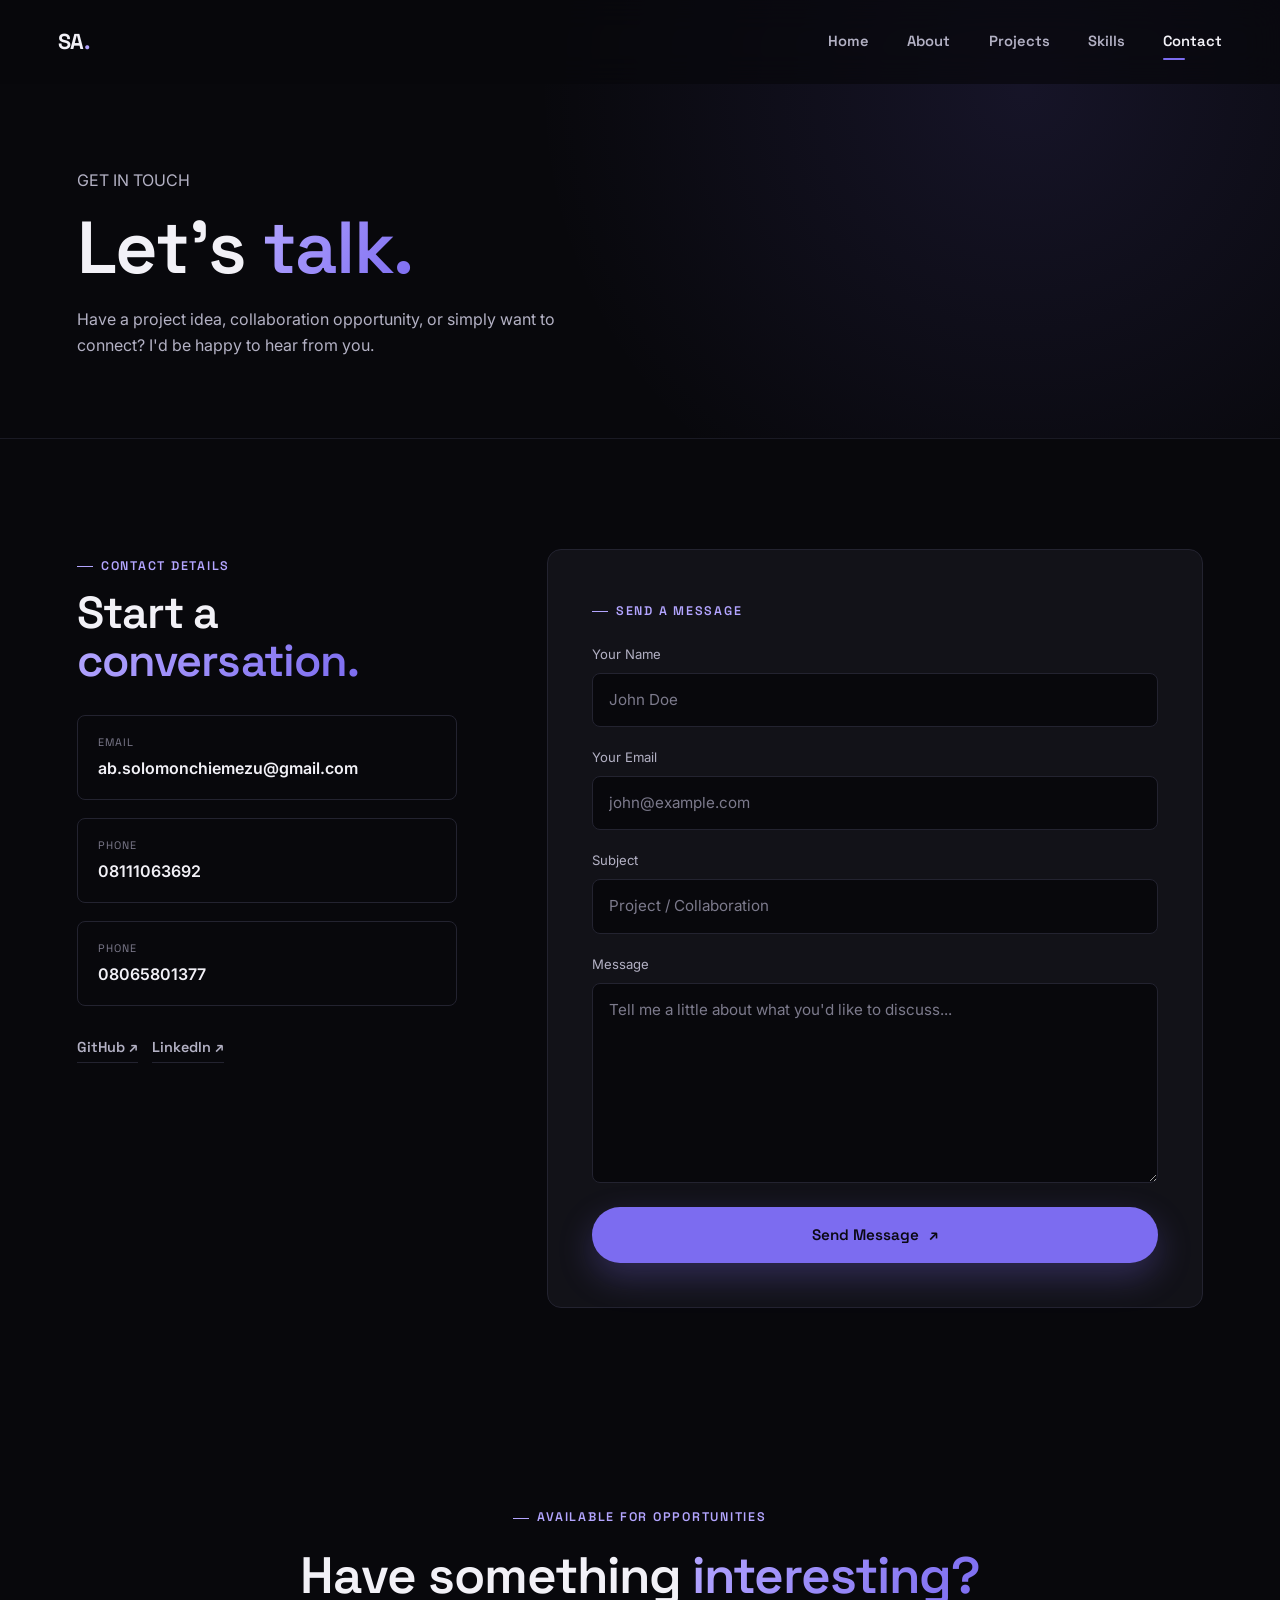
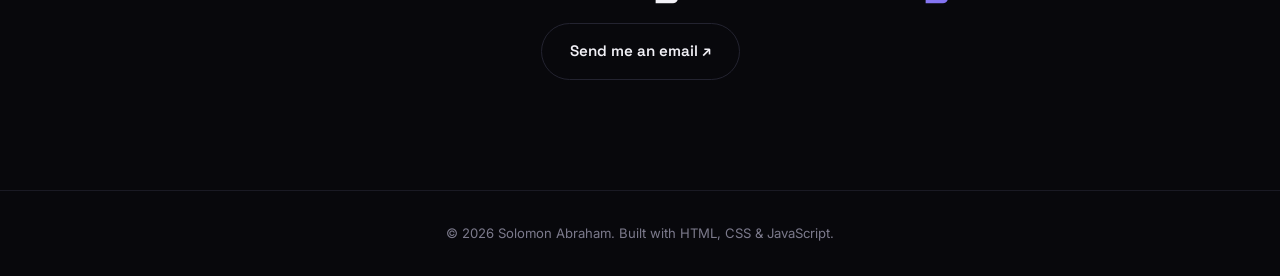
==== commit 34fbfdb2: "Update phone number" ====
--- a/contact.html
+++ b/contact.html
@@ -146,7 +146,7 @@
                     </a>
 
 
-                    <a href="tel:08065801377">
+                    <a href="tel:08065801376">
 
                         <span class="contact-label">
                             PHONE
--- a/css/style.css
+++ b/css/style.css
@@ -1,14 +1,46 @@
-/* =====================================================
+/* =====================================================================
    SOLOMON ABRAHAM — PORTFOLIO
-   Global Styles
-===================================================== */
-
-
-/* =====================================================
-   1. RESET
-===================================================== */
-
-* {
+   Mobile-first stylesheet
+   Structure:
+     1.  Fonts
+     2.  Reset
+     3.  Tokens (color / type / spacing)
+     4.  Base typography
+     5.  Layout helpers
+     6.  Navigation
+     7.  Buttons & links
+     8.  Home — hero
+     9.  Home — intro / featured work / tech / cta
+     10. Generic page hero (about/projects/skills/contact)
+     11. About page
+     12. Projects listing page
+     13. Case study (project detail) pages
+     14. Skills page
+     15. Contact page
+     16. Footer
+     17. Motion / reveal
+     18. Accessibility & misc
+   Breakpoints (mobile-first, min-width):
+     640px  — large phones / small tablets
+     900px  — tablets / small laptops
+     1200px — desktop
+===================================================================== */
+
+
+/* =====================================================================
+   1. FONTS
+===================================================================== */
+
+@import url("https://fonts.googleapis.com/css2?family=Space+Grotesk:wght@500;600;700&family=Inter:wght@400;500;600;700&display=swap");
+
+
+/* =====================================================================
+   2. RESET
+===================================================================== */
+
+*,
+*::before,
+*::after {
     margin: 0;
     padding: 0;
     box-sizing: border-box;
@@ -16,14 +48,21 @@
 
 html {
     scroll-behavior: smooth;
+    -webkit-text-size-adjust: 100%;
 }
 
 body {
-    font-family: Arial, Helvetica, sans-serif;
-    background: #0a0a0a;
-    color: #f5f5f5;
+    font-family: "Inter", system-ui, -apple-system, sans-serif;
+    background: var(--bg);
+    color: var(--text);
     line-height: 1.6;
     overflow-x: hidden;
+    -webkit-font-smoothing: antialiased;
+}
+
+img {
+    max-width: 100%;
+    display: block;
 }
 
 a {
@@ -33,4290 +72,1933 @@
 
 button {
     font: inherit;
-}
-
-
-/* =====================================================
-   2. COLOR VARIABLES
-===================================================== */
+    color: inherit;
+}
+
+ul,
+ol {
+    list-style: none;
+}
+
+input,
+textarea {
+    font: inherit;
+    color: inherit;
+}
+
+h1, h2, h3, h4 {
+    font-family: "Space Grotesk", "Inter", system-ui, sans-serif;
+    font-weight: 600;
+    line-height: 1.08;
+    letter-spacing: -0.02em;
+}
+
+
+/* =====================================================================
+   3. TOKENS
+===================================================================== */
 
 :root {
-    --background: #0a0a0a;
-    --surface: #111111;
-    --surface-light: #171717;
-
-    --text-primary: #f5f5f5;
-    --text-secondary: #a1a1aa;
-
-    --accent: #6c63ff;
-    --accent-light: #857dff;
-
-    --border: #242424;
-
-    --completed: #4ade80;
-    --final: #facc15;
-    --progress: #fb923c;
-    --planned: #a1a1aa;
-}
-
-
-/* =====================================================
-   3. NAVIGATION
-===================================================== */
+
+    /* surfaces */
+    --bg: #08080c;
+    --bg-alt: #0e0e16;
+    --surface: #121218;
+    --surface-2: #17171f;
+    --border: #232330;
+    --border-soft: #1a1a24;
+
+    /* text */
+    --text: #f2f1f7;
+    --text-soft: #b3b1c4;
+    --text-mute: #7c7a8c;
+
+    /* accent */
+    --accent: #7c6cf0;
+    --accent-2: #b3a5ff;
+    --accent-deep: #5c4fd6;
+    --accent-wash: rgba(124, 108, 240, 0.12);
+
+    /* status */
+    --ok: #34d399;
+    --warn: #fbbf24;
+    --info: #fb923c;
+    --muted: #8b899a;
+
+    /* radius */
+    --r-sm: 8px;
+    --r-md: 14px;
+    --r-lg: 22px;
+
+    /* container */
+    --container: 1180px;
+    --pad: 6%;
+
+    /* shadow */
+    --shadow-lg: 0 30px 70px rgba(0, 0, 0, 0.45);
+}
+
+
+/* =====================================================================
+   4. BASE TYPOGRAPHY
+===================================================================== */
+
+.section-label {
+    display: inline-flex;
+    align-items: center;
+    gap: 8px;
+
+    font-family: "Space Grotesk", sans-serif;
+    font-size: 0.78rem;
+    font-weight: 600;
+    letter-spacing: 0.14em;
+    text-transform: uppercase;
+    color: var(--accent-2);
+}
+
+.section-label::before {
+    content: "";
+    width: 16px;
+    height: 1px;
+    background: var(--accent-2);
+}
+
+h2 span,
+h1 span {
+    color: var(--accent-2);
+    background: linear-gradient(120deg, var(--accent-2), var(--accent));
+    -webkit-background-clip: text;
+    background-clip: text;
+    -webkit-text-fill-color: transparent;
+}
+
+
+/* =====================================================================
+   5. LAYOUT HELPERS
+===================================================================== */
+
+main {
+    overflow-x: clip;
+}
+
+.text-link {
+    display: inline-flex;
+    align-items: center;
+    gap: 8px;
+
+    font-family: "Space Grotesk", sans-serif;
+    font-weight: 600;
+    font-size: 0.95rem;
+    color: var(--text);
+
+    transition: gap 0.25s ease, color 0.25s ease;
+}
+
+.text-link span {
+    transition: transform 0.25s ease;
+    color: var(--accent-2);
+}
+
+.text-link:hover {
+    gap: 12px;
+    color: var(--accent-2);
+}
+
+.text-link:hover span {
+    transform: translate(2px, -2px);
+}
+
+
+/* =====================================================================
+   6. NAVIGATION
+===================================================================== */
 
 .navbar {
     position: fixed;
     top: 0;
     left: 0;
-
-    width: 100%;
-    height: 80px;
-
-    padding: 0 7%;
+    right: 0;
+
+    height: 72px;
 
     display: flex;
     align-items: center;
     justify-content: space-between;
 
-    background: rgba(10, 10, 10, 0.75);
-
+    padding: 0 var(--pad);
+
+    z-index: 1000;
+
+    /* blur lives on a pseudo layer so this element never becomes a
+       containing block for fixed-position descendants (the mobile
+       nav drawer relies on positioning against the viewport) */
+    background: transparent;
+}
+
+.navbar::before {
+    content: "";
+    position: absolute;
+    inset: 0;
+
+    background: rgba(8, 8, 12, 0.7);
     border-bottom: 1px solid transparent;
-
-    backdrop-filter: blur(14px);
-    -webkit-backdrop-filter: blur(14px);
+    backdrop-filter: blur(16px);
+    -webkit-backdrop-filter: blur(16px);
+
+    transition: background 0.3s ease, border-color 0.3s ease;
+
+    z-index: -1;
+}
+
+.navbar.navbar-scrolled::before {
+    background: rgba(8, 8, 12, 0.92);
+    border-color: var(--border);
+}
+
+.logo {
+    position: relative;
+    z-index: 1;
+
+    font-family: "Space Grotesk", sans-serif;
+    font-size: 1.35rem;
+    font-weight: 700;
+    letter-spacing: -0.02em;
+}
+
+.logo span {
+    color: var(--accent-2);
+}
+
+.nav-links {
+    position: fixed;
+    top: 0;
+    right: 0;
+
+    width: min(78vw, 340px);
+    height: 100dvh;
+
+    display: flex;
+    flex-direction: column;
+    align-items: flex-start;
+    justify-content: center;
+    gap: 26px;
+
+    padding: 32px 40px;
+
+    background: var(--bg-alt);
+    border-left: 1px solid var(--border);
+
+    transform: translateX(100%);
+    transition: transform 0.4s cubic-bezier(0.65, 0, 0.35, 1);
 
     z-index: 1000;
-
-    transition:
-        height 0.35s ease,
-        background 0.35s ease,
-        border-color 0.35s ease;
-}
-
-.navbar.scrolled {
-    height: 68px;
-    background: rgba(10, 10, 10, 0.92);
-    border-color: var(--border);
-}
-
-
-/* Logo */
-
-.logo {
-    font-size: 1.5rem;
-    font-weight: 800;
-    letter-spacing: -1px;
-}
-
-.logo span {
-    color: var(--accent);
-}
-
-
-/* Navigation links */
-
-.nav-links {
-    display: flex;
-    align-items: center;
-    gap: 2rem;
+}
+
+.nav-links.nav-open {
+    transform: translateX(0);
 }
 
 .nav-links a {
     position: relative;
 
-    color: var(--text-secondary);
-
-    font-size: 0.9rem;
-    font-weight: 500;
-
-    transition: color 0.3s ease;
-}
-
-.nav-links a:hover,
-.nav-links a.active {
-    color: var(--text-primary);
-}
-
-.nav-links a::after {
+    font-family: "Space Grotesk", sans-serif;
+    font-size: 1.15rem;
+    font-weight: 600;
+    color: var(--text-soft);
+
+    transition: color 0.25s ease;
+}
+
+.nav-links a.active,
+.nav-links a:hover {
+    color: var(--text);
+}
+
+.nav-links a.active::after {
     content: "";
-
     position: absolute;
-
     left: 0;
-    bottom: -8px;
-
-    width: 0;
+    bottom: -6px;
+    width: 22px;
     height: 2px;
-
     background: var(--accent);
-
-    transition: width 0.3s ease;
-}
-
-.nav-links a:hover::after,
-.nav-links a.active::after {
-    width: 100%;
-}
-
-
-/* Mobile menu button */
+    border-radius: 2px;
+}
 
 .menu-toggle {
-    display: none;
-
-    border: none;
-    background: transparent;
-
-    color: var(--text-primary);
-
-    font-size: 1.5rem;
-
-    cursor: pointer;
-}
-
-
-/* =====================================================
-   4. HERO
-===================================================== */
-
-.hero {
     position: relative;
-
-    min-height: 100vh;
-
-    padding: 150px 7% 100px;
-
-    display: grid;
-    grid-template-columns: 1.1fr 0.9fr;
-
-    align-items: center;
-
-    gap: 80px;
-
-    overflow: hidden;
-}
-
-
-/* Background glow */
-
-.hero::before {
-    content: "";
-
-    position: absolute;
-
-    width: 500px;
-    height: 500px;
-
-    top: 10%;
-    right: -180px;
-
-    background: rgba(108, 99, 255, 0.12);
-
-    filter: blur(120px);
-
-    border-radius: 50%;
-
-    animation: backgroundFloat 8s ease-in-out infinite alternate;
-
-    pointer-events: none;
-}
-
-
-/* Hero content */
-
-.hero-content {
-    position: relative;
-    z-index: 2;
-
-    animation: heroContentIn 0.9s ease forwards;
-}
-
-.hero-label {
-    margin-bottom: 1.2rem;
-
-    color: var(--accent-light);
-
-    font-size: 0.8rem;
-    font-weight: 700;
-
-    letter-spacing: 3px;
-}
-
-.hero h1 {
-    max-width: 750px;
-
-    font-size: clamp(3.5rem, 7vw, 6.5rem);
-
-    line-height: 0.98;
-
-    letter-spacing: -5px;
-
-    margin-bottom: 2rem;
-}
-
-.hero h1 span {
-    display: block;
-
-    color: var(--accent);
-}
-
-.hero-description {
-    max-width: 620px;
-
-    color: var(--text-secondary);
-
-    font-size: 1.05rem;
-
-    line-height: 1.8;
-
-    margin-bottom: 2.5rem;
-}
-
-
-/* =====================================================
-   5. BUTTONS
-===================================================== */
-
-.hero-buttons {
-    display: flex;
-    flex-wrap: wrap;
-
-    gap: 1rem;
-
-    margin-bottom: 2rem;
-}
-
-.btn {
-    display: inline-flex;
-
+    z-index: 1001;
+
+    display: flex;
     align-items: center;
     justify-content: center;
 
-    min-height: 50px;
-
-    padding: 0 1.5rem;
-
-    border-radius: 8px;
-
+    width: 42px;
+    height: 42px;
+
+    border: 1px solid var(--border);
+    border-radius: var(--r-sm);
+    background: var(--surface);
+
+    font-size: 1.1rem;
+    line-height: 1;
+
+    cursor: pointer;
+    transition: border-color 0.25s ease, background 0.25s ease;
+}
+
+.menu-toggle span {
+    pointer-events: none;
+}
+
+.menu-toggle:hover {
+    border-color: var(--accent);
+}
+
+.nav-scrim {
+    position: fixed;
+    inset: 0;
+
+    background: rgba(4, 4, 8, 0.55);
+    backdrop-filter: blur(2px);
+
+    opacity: 0;
+    visibility: hidden;
+    transition: opacity 0.35s ease, visibility 0.35s ease;
+
+    z-index: 999;
+}
+
+.nav-scrim.nav-open {
+    opacity: 1;
+    visibility: visible;
+}
+
+body.menu-locked {
+    overflow: hidden;
+}
+
+@media (min-width: 900px) {
+
+    .navbar {
+        height: 84px;
+        padding: 0 4.5%;
+    }
+
+    .menu-toggle {
+        display: none;
+    }
+
+    .nav-scrim {
+        display: none;
+    }
+
+    .nav-links {
+        position: static;
+        width: auto;
+        height: auto;
+
+        flex-direction: row;
+        align-items: center;
+        gap: 2.4rem;
+
+        padding: 0;
+
+        background: transparent;
+        border-left: none;
+
+        transform: none;
+    }
+
+    .nav-links a {
+        font-size: 0.92rem;
+        color: var(--text-soft);
+    }
+
+}
+
+
+/* =====================================================================
+   7. BUTTONS & LINKS
+===================================================================== */
+
+.hero-button,
+.btn,
+.cta-button,
+.submit-button,
+.email-cta {
+    display: inline-flex;
+    align-items: center;
+    justify-content: center;
+    gap: 10px;
+
+    font-family: "Space Grotesk", sans-serif;
+    font-weight: 600;
+    font-size: 0.95rem;
+
+    padding: 15px 28px;
+    border-radius: 999px;
+
+    cursor: pointer;
+    border: 1px solid transparent;
+
+    transition: transform 0.25s ease, background 0.25s ease, border-color 0.25s ease, box-shadow 0.25s ease;
+}
+
+.hero-button.primary,
+.btn-primary,
+.cta-button,
+.submit-button {
+    background: var(--accent);
+    color: #0a0812;
+    box-shadow: 0 14px 34px rgba(124, 108, 240, 0.28);
+}
+
+.hero-button.primary:hover,
+.btn-primary:hover,
+.cta-button:hover,
+.submit-button:hover {
+    transform: translateY(-2px);
+    background: var(--accent-2);
+    box-shadow: 0 18px 40px rgba(124, 108, 240, 0.38);
+}
+
+.hero-button.secondary {
+    background: transparent;
+    color: var(--text);
+    border-color: var(--border);
+}
+
+.hero-button.secondary:hover {
+    border-color: var(--accent);
+    transform: translateY(-2px);
+}
+
+.email-cta {
+    background: transparent;
+    border-color: var(--border);
+    color: var(--text);
+}
+
+.email-cta:hover {
+    border-color: var(--accent);
+    transform: translateY(-2px);
+}
+
+.project-link {
+    display: inline-flex;
+    align-items: center;
+    gap: 8px;
+
+    font-family: "Space Grotesk", sans-serif;
+    font-weight: 600;
+    font-size: 0.92rem;
+    color: var(--text);
+
+    padding-bottom: 3px;
+    border-bottom: 1px solid var(--border);
+
+    transition: border-color 0.25s ease, gap 0.25s ease, color 0.25s ease;
+}
+
+.project-link:hover {
+    gap: 12px;
+    border-color: var(--accent);
+    color: var(--accent-2);
+}
+
+.back-link {
+    display: inline-flex;
+    align-items: center;
+    gap: 8px;
+
+    font-family: "Space Grotesk", sans-serif;
+    font-size: 0.85rem;
+    font-weight: 600;
+    color: var(--text-soft);
+
+    margin-bottom: 28px;
+
+    transition: color 0.25s ease, gap 0.25s ease;
+}
+
+.back-link:hover {
+    gap: 12px;
+    color: var(--accent-2);
+}
+
+
+/* =====================================================================
+   8. HOME — HERO
+===================================================================== */
+
+.home-hero {
+    position: relative;
+
+    display: flex;
+    flex-direction: column;
+    gap: 44px;
+
+    padding: 128px var(--pad) 70px;
+
+    min-height: 100dvh;
+    justify-content: center;
+}
+
+.hero-background-text {
+    position: absolute;
+    top: 14%;
+    left: 50%;
+    transform: translateX(-50%);
+
+    font-family: "Space Grotesk", sans-serif;
+    font-size: clamp(4.5rem, 24vw, 13rem);
+    font-weight: 700;
+    color: transparent;
+    -webkit-text-stroke: 1px var(--border);
+
+    white-space: nowrap;
+    pointer-events: none;
+    user-select: none;
+
+    z-index: 0;
+}
+
+.home-hero-content {
+    position: relative;
+    z-index: 1;
+
+    display: flex;
+    flex-direction: column;
+    align-items: flex-start;
+    gap: 20px;
+}
+
+.home-hero .hero-label {
+    font-family: "Space Grotesk", sans-serif;
+    font-size: 0.78rem;
+    font-weight: 600;
+    letter-spacing: 0.14em;
+    text-transform: uppercase;
+    color: var(--accent-2);
+}
+
+.home-hero h1 {
+    font-size: clamp(2.6rem, 11vw, 5.4rem);
+    letter-spacing: -0.03em;
+}
+
+.home-hero h1 span {
+    display: block;
+}
+
+.hero-description {
+    max-width: 480px;
+    font-size: 1rem;
+    color: var(--text-soft);
+}
+
+.hero-actions {
+    display: flex;
+    flex-wrap: wrap;
+    gap: 14px;
+    margin-top: 8px;
+}
+
+.hero-image {
+    position: relative;
+    z-index: 1;
+
+    width: min(280px, 62vw);
+    margin-inline: auto;
+
+    aspect-ratio: 3 / 4;
+    border-radius: var(--r-lg);
+    overflow: hidden;
+
+    border: 1px solid var(--border);
+    box-shadow: var(--shadow-lg);
+}
+
+.hero-image img {
+    width: 100%;
+    height: 100%;
+    object-fit: cover;
+}
+
+.hero-scroll {
+    position: relative;
+    z-index: 1;
+
+    display: none;
+
+    align-items: center;
+    gap: 12px;
+
+    font-family: "Space Grotesk", sans-serif;
+    font-size: 0.72rem;
+    letter-spacing: 0.14em;
+    text-transform: uppercase;
+    color: var(--text-mute);
+}
+
+.scroll-line {
+    width: 40px;
+    height: 1px;
+    background: var(--border);
+    position: relative;
+    overflow: hidden;
+}
+
+.scroll-line::after {
+    content: "";
+    position: absolute;
+    inset: 0;
+    background: var(--accent);
+    animation: scrollLine 2.4s ease-in-out infinite;
+}
+
+@keyframes scrollLine {
+    0% { transform: translateX(-100%); }
+    50% { transform: translateX(0); }
+    100% { transform: translateX(100%); }
+}
+
+@media (min-width: 640px) {
+
+    .hero-actions {
+        gap: 16px;
+    }
+
+}
+
+@media (min-width: 900px) {
+
+    .home-hero {
+        flex-direction: row;
+        align-items: center;
+        justify-content: space-between;
+        gap: 60px;
+
+        padding: 150px var(--pad) 90px;
+    }
+
+    .home-hero-content {
+        max-width: 620px;
+    }
+
+    .hero-image {
+        width: min(360px, 32vw);
+        margin-inline: 0;
+        flex-shrink: 0;
+    }
+
+    .hero-scroll {
+        display: flex;
+        position: absolute;
+        left: var(--pad);
+        bottom: 48px;
+    }
+
+}
+
+
+/* =====================================================================
+   9. HOME — INTRO / FEATURED WORK / TECH / CTA
+===================================================================== */
+
+.home-intro,
+.home-projects,
+.home-tech {
+    padding: 80px var(--pad);
+    border-top: 1px solid var(--border-soft);
+}
+
+.intro-content h2,
+.home-section-heading h2 {
+    font-size: clamp(1.9rem, 5.5vw, 3rem);
+    margin-top: 14px;
+    margin-bottom: 18px;
+}
+
+.intro-content {
+    max-width: 720px;
+}
+
+.intro-label {
+    margin-bottom: 4px;
+}
+
+.intro-content p {
+    color: var(--text-soft);
+    max-width: 520px;
+    margin-bottom: 24px;
+}
+
+.home-section-heading {
+    display: flex;
+    flex-direction: column;
+    gap: 22px;
+    margin-bottom: 40px;
+}
+
+.home-project-list {
+    display: flex;
+    flex-direction: column;
+}
+
+.home-project-row {
+    display: grid;
+    grid-template-columns: auto 1fr auto;
+    align-items: center;
+    gap: 18px;
+
+    padding: 26px 4px;
+    border-top: 1px solid var(--border-soft);
+
+    transition: padding-left 0.3s ease, background 0.3s ease;
+}
+
+.home-project-list a:last-child {
+    border-bottom: 1px solid var(--border-soft);
+}
+
+.home-project-row:hover {
+    padding-left: 14px;
+    background: var(--accent-wash);
+}
+
+.home-project-number {
+    font-family: "Space Grotesk", sans-serif;
+    font-size: 0.85rem;
+    color: var(--text-mute);
+}
+
+.home-project-details h3 {
+    font-size: 1.35rem;
+    margin-top: 6px;
+}
+
+.project-status {
+    font-family: "Space Grotesk", sans-serif;
+    font-size: 0.68rem;
+    font-weight: 700;
+    letter-spacing: 0.1em;
+    text-transform: uppercase;
+    color: var(--info);
+}
+
+.project-status.completed {
+    color: var(--ok);
+}
+
+.home-project-description {
+    display: none;
+}
+
+.home-project-launch {
+    display: none;
+    flex-direction: column;
+    align-items: flex-end;
+    gap: 4px;
+
+    font-family: "Space Grotesk", sans-serif;
+    font-size: 0.7rem;
+    letter-spacing: 0.08em;
+    text-transform: uppercase;
+    color: var(--text-mute);
+    text-align: right;
+}
+
+.home-project-launch strong {
+    font-size: 0.85rem;
+    color: var(--text-soft);
+    text-transform: none;
+    letter-spacing: 0;
+}
+
+.project-arrow {
+    grid-row: 1 / -1;
+    grid-column: 3;
+
+    font-size: 1.2rem;
+    color: var(--text-mute);
+
+    transition: transform 0.3s ease, color 0.3s ease;
+}
+
+.home-project-row:hover .project-arrow {
+    transform: translate(4px, -4px);
+    color: var(--accent-2);
+}
+
+.home-tech-list {
+    display: flex;
+    flex-wrap: wrap;
+    gap: 12px;
+}
+
+.home-tech-list span {
+    padding: 10px 18px;
+    border-radius: 999px;
+    border: 1px solid var(--border);
+
+    font-size: 0.85rem;
+    color: var(--text-soft);
+
+    transition: border-color 0.25s ease, color 0.25s ease;
+}
+
+.home-tech-list span:hover {
+    border-color: var(--accent);
+    color: var(--text);
+}
+
+.home-cta {
+    padding: 90px var(--pad) 110px;
+    text-align: center;
+
+    display: flex;
+    flex-direction: column;
+    align-items: center;
+    gap: 20px;
+}
+
+.home-cta h2 {
+    font-size: clamp(2.1rem, 7vw, 3.6rem);
+}
+
+.home-cta .cta-button {
+    margin-top: 8px;
+}
+
+@media (min-width: 640px) {
+
+    .home-project-row {
+        grid-template-columns: 60px 1fr auto auto;
+        gap: 24px;
+    }
+
+    .home-project-description {
+        display: block;
+        grid-column: 1 / -1;
+        color: var(--text-soft);
+        font-size: 0.92rem;
+        max-width: 520px;
+    }
+
+    .home-project-launch {
+        display: flex;
+    }
+
+}
+
+@media (min-width: 900px) {
+
+    .home-intro,
+    .home-projects,
+    .home-tech {
+        padding: 110px var(--pad);
+    }
+
+    .home-section-heading {
+        flex-direction: row;
+        align-items: flex-end;
+        justify-content: space-between;
+    }
+
+    .home-project-row {
+        grid-template-columns: 70px 1.3fr 1fr auto auto;
+        align-items: center;
+    }
+
+    .home-project-description {
+        grid-column: auto;
+        max-width: 420px;
+    }
+
+}
+
+
+/* =====================================================================
+   10. GENERIC PAGE HERO
+===================================================================== */
+
+.page-hero,
+.projects-hero,
+.skills-hero,
+.contact-hero,
+.case-hero {
+    position: relative;
+
+    padding: 128px var(--pad) 56px;
+
+    background:
+        radial-gradient(circle at 80% 20%, var(--accent-wash), transparent 45%);
+
+    border-bottom: 1px solid var(--border-soft);
+}
+
+.page-hero-content,
+.projects-hero-content,
+.skills-hero-content,
+.contact-hero-content,
+.case-hero-content {
+    max-width: 760px;
+}
+
+.page-hero h1,
+.projects-hero h1,
+.skills-hero h1,
+.contact-hero h1,
+.case-hero h1 {
+    font-size: clamp(2.4rem, 9vw, 4.6rem);
+    margin: 14px 0 20px;
+}
+
+.page-hero > p,
+.page-hero-content > p,
+.projects-hero-content > p,
+.skills-hero-content > p,
+.contact-hero-content > p {
+    color: var(--text-soft);
+    max-width: 540px;
+    font-size: 1rem;
+}
+
+.projects-hero {
+    display: flex;
+    flex-direction: column;
+    gap: 28px;
+}
+
+.projects-count {
+    display: flex;
+    align-items: baseline;
+    gap: 14px;
+}
+
+.projects-count span {
+    font-family: "Space Grotesk", sans-serif;
+    font-size: 2.6rem;
+    font-weight: 700;
+    color: var(--accent-2);
+}
+
+.projects-count p {
+    font-size: 0.72rem;
+    letter-spacing: 0.1em;
+    color: var(--text-mute);
+    line-height: 1.4;
+}
+
+@media (min-width: 900px) {
+
+    .page-hero,
+    .projects-hero,
+    .skills-hero,
+    .contact-hero,
+    .case-hero {
+        padding: 168px var(--pad) 80px;
+    }
+
+    .projects-hero {
+        flex-direction: row;
+        align-items: flex-end;
+        justify-content: space-between;
+    }
+
+}
+
+
+/* =====================================================================
+   11. ABOUT PAGE
+===================================================================== */
+
+.about-section {
+    padding: 70px var(--pad);
+}
+
+.about-section.dark-section {
+    background: var(--bg-alt);
+    border-top: 1px solid var(--border-soft);
+    border-bottom: 1px solid var(--border-soft);
+}
+
+.about-grid {
+    display: flex;
+    flex-direction: column;
+    gap: 28px;
+}
+
+.about-intro h2 {
+    font-size: clamp(1.9rem, 5.5vw, 2.8rem);
+    margin-top: 10px;
+}
+
+.about-text {
+    display: flex;
+    flex-direction: column;
+    gap: 18px;
+    color: var(--text-soft);
+    max-width: 620px;
+}
+
+.section-heading {
+    max-width: 640px;
+    margin-bottom: 40px;
+}
+
+.section-heading h2 {
+    font-size: clamp(1.9rem, 5.5vw, 2.8rem);
+    margin: 12px 0 16px;
+}
+
+.section-heading p {
+    color: var(--text-soft);
+}
+
+.interest-grid {
+    display: grid;
+    grid-template-columns: 1fr;
+    gap: 18px;
+}
+
+.interest-card {
+    padding: 28px;
+    border: 1px solid var(--border);
+    border-radius: var(--r-md);
+    background: var(--surface);
+
+    transition: border-color 0.3s ease, transform 0.3s ease;
+}
+
+.interest-card:hover {
+    border-color: var(--accent);
+    transform: translateY(-4px);
+}
+
+.interest-number {
+    font-family: "Space Grotesk", sans-serif;
+    font-size: 0.8rem;
+    color: var(--accent-2);
+    margin-bottom: 14px;
+}
+
+.interest-card h3 {
+    font-size: 1.15rem;
+    margin-bottom: 10px;
+}
+
+.interest-card p {
+    color: var(--text-soft);
+    font-size: 0.92rem;
+}
+
+.focus-section {
+    padding: 90px var(--pad) 110px;
+    text-align: center;
+}
+
+.focus-content {
+    max-width: 640px;
+    margin-inline: auto;
+
+    display: flex;
+    flex-direction: column;
+    align-items: center;
+    gap: 18px;
+}
+
+.focus-content h2 {
+    font-size: clamp(2rem, 6.5vw, 3.2rem);
+}
+
+.focus-content > p {
+    color: var(--text-soft);
+}
+
+.focus-content .btn {
+    margin-top: 10px;
+}
+
+@media (min-width: 700px) {
+
+    .interest-grid {
+        grid-template-columns: repeat(2, 1fr);
+    }
+
+}
+
+@media (min-width: 900px) {
+
+    .about-section {
+        padding: 110px var(--pad);
+    }
+
+    .about-grid {
+        flex-direction: row;
+        gap: 80px;
+    }
+
+    .about-intro {
+        flex: 0 0 320px;
+    }
+
+}
+
+
+/* =====================================================================
+   12. PROJECTS LISTING PAGE
+===================================================================== */
+
+.projects-list {
+    padding: 20px var(--pad) 40px;
+
+    display: flex;
+    flex-direction: column;
+    gap: 64px;
+}
+
+.project-feature {
+    display: flex;
+    flex-direction: column;
+    gap: 26px;
+}
+
+.project-feature-image {
+    position: relative;
+}
+
+.project-image {
+    aspect-ratio: 16 / 11;
+    border-radius: var(--r-md);
+    overflow: hidden;
+    border: 1px solid var(--border);
+    background: var(--surface);
+}
+
+.project-image img {
+    width: 100%;
+    height: 100%;
+    object-fit: cover;
+    object-position: top;
+}
+
+.coming-soon-image {
+    display: flex;
+    align-items: center;
+    justify-content: center;
+    text-align: center;
+    padding: 24px;
+
+    background:
+        repeating-linear-gradient(
+            135deg,
+            var(--surface),
+            var(--surface) 12px,
+            var(--surface-2) 12px,
+            var(--surface-2) 24px
+        );
+}
+
+.coming-soon-image span {
+    font-family: "Space Grotesk", sans-serif;
+    font-size: 0.8rem;
+    letter-spacing: 0.1em;
+    color: var(--text-mute);
+}
+
+.project-index {
+    position: absolute;
+    top: 16px;
+    left: 16px;
+
+    padding: 6px 12px;
+    border-radius: 999px;
+
+    background: rgba(8, 8, 12, 0.75);
+    backdrop-filter: blur(6px);
+    border: 1px solid var(--border);
+
+    font-family: "Space Grotesk", sans-serif;
+    font-size: 0.75rem;
+    color: var(--text-soft);
+}
+
+.project-meta {
+    display: flex;
+    flex-wrap: wrap;
+    align-items: center;
+    gap: 12px;
+    margin-bottom: 14px;
+}
+
+.project-meta > span:not(.status) {
+    font-size: 0.82rem;
+    color: var(--text-mute);
+}
+
+.status {
+    display: inline-flex;
+    align-items: center;
+    gap: 6px;
+
+    padding: 5px 12px;
+    border-radius: 999px;
+
+    font-family: "Space Grotesk", sans-serif;
+    font-size: 0.7rem;
+    font-weight: 600;
+    letter-spacing: 0.04em;
+
+    border: 1px solid currentColor;
+}
+
+.status::before {
+    content: "";
+    width: 6px;
+    height: 6px;
+    border-radius: 50%;
+    background: currentColor;
+}
+
+.status.completed { color: var(--ok); }
+.status.final { color: var(--warn); }
+.status.progress { color: var(--info); }
+.status.planned { color: var(--muted); }
+
+.project-feature-content h2 {
+    font-size: clamp(1.6rem, 5vw, 2.1rem);
+    margin-bottom: 12px;
+}
+
+.project-feature-content p {
+    color: var(--text-soft);
+    max-width: 520px;
+    margin-bottom: 18px;
+}
+
+.tech-list {
+    display: flex;
+    flex-wrap: wrap;
+    gap: 8px;
+    margin-bottom: 22px;
+}
+
+.tech-list span {
+    padding: 6px 13px;
+    border-radius: 999px;
+    border: 1px solid var(--border);
+    font-size: 0.78rem;
+    color: var(--text-soft);
+}
+
+.project-bottom {
+    padding: 90px var(--pad) 110px;
+    text-align: center;
+
+    display: flex;
+    flex-direction: column;
+    align-items: center;
+    gap: 16px;
+}
+
+.project-bottom h2 {
+    font-size: clamp(2rem, 6.5vw, 3.2rem);
+}
+
+.project-bottom p {
+    color: var(--text-soft);
+    max-width: 480px;
+}
+
+@media (min-width: 900px) {
+
+    .projects-list {
+        padding: 40px var(--pad) 60px;
+        gap: 100px;
+    }
+
+    .project-feature {
+        flex-direction: row;
+        align-items: center;
+        gap: 70px;
+    }
+
+    .project-feature.reverse {
+        flex-direction: row-reverse;
+    }
+
+    .project-feature-image,
+    .project-feature-content {
+        flex: 1 1 0;
+        min-width: 0;
+    }
+
+}
+
+
+/* =====================================================================
+   13. CASE STUDY (PROJECT DETAIL) PAGES
+===================================================================== */
+
+.case-status {
+    display: flex;
+    align-items: center;
+    gap: 12px;
+    margin-bottom: 18px;
+
+    font-size: 0.85rem;
+    color: var(--text-mute);
+}
+
+.case-hero-content p {
+    margin-top: 4px;
+}
+
+.case-overview {
+    padding: 70px var(--pad);
+
+    display: flex;
+    flex-direction: column;
+    gap: 26px;
+
+    border-bottom: 1px solid var(--border-soft);
+}
+
+.case-overview-title h2 {
+    font-size: clamp(1.9rem, 5.5vw, 2.8rem);
+    margin-top: 10px;
+}
+
+.case-overview-text {
+    display: flex;
+    flex-direction: column;
+    gap: 16px;
+    color: var(--text-soft);
+    max-width: 620px;
+}
+
+.case-gallery {
+    padding: 70px var(--pad);
+    border-bottom: 1px solid var(--border-soft);
+}
+
+.gallery-heading {
+    margin-bottom: 34px;
+}
+
+.gallery-heading h2 {
+    font-size: clamp(1.9rem, 5.5vw, 2.6rem);
+    margin-top: 10px;
+}
+
+.case-image {
+    border-radius: var(--r-md);
+    overflow: hidden;
+    border: 1px solid var(--border);
+    background: var(--surface);
+    margin-bottom: 18px;
+}
+
+.case-image img,
+.image-placeholder {
+    width: 100%;
+    display: block;
+}
+
+.image-placeholder {
+    aspect-ratio: 16 / 10;
+    background:
+        repeating-linear-gradient(
+            135deg,
+            var(--surface),
+            var(--surface) 12px,
+            var(--surface-2) 12px,
+            var(--surface-2) 24px
+        );
+}
+
+.case-image-grid {
+    display: grid;
+    grid-template-columns: 1fr;
+    gap: 18px;
+}
+
+.case-image-grid .case-image {
+    margin-bottom: 0;
+}
+
+.case-tech {
+    padding: 70px var(--pad);
+
+    display: flex;
+    flex-direction: column;
+    gap: 34px;
+}
+
+.case-tech h2 {
+    font-size: clamp(1.9rem, 5.5vw, 2.6rem);
+    margin-top: 10px;
+}
+
+.technology-list {
+    display: flex;
+    flex-direction: column;
+    gap: 14px;
+}
+
+.technology-item {
+    display: flex;
+    align-items: baseline;
+    justify-content: space-between;
+    gap: 16px;
+
+    padding: 18px 20px;
+    border: 1px solid var(--border);
+    border-radius: var(--r-sm);
+}
+
+.technology-item strong {
+    font-family: "Space Grotesk", sans-serif;
+    font-size: 1rem;
+}
+
+.technology-item span {
+    font-size: 0.82rem;
+    color: var(--text-mute);
+    text-align: right;
+}
+
+.next-project {
+    padding: 70px var(--pad) 100px;
+    text-align: center;
+
+    display: flex;
+    flex-direction: column;
+    align-items: center;
+    gap: 14px;
+}
+
+.next-project h2 {
+    display: inline-flex;
+    align-items: center;
+    gap: 10px;
+    font-size: clamp(1.8rem, 6vw, 2.6rem);
+}
+
+.next-project h2 span {
+    transition: transform 0.3s ease;
+}
+
+.next-project a:hover h2 span {
+    transform: translate(4px, -4px);
+}
+
+@media (min-width: 640px) {
+
+    .case-image-grid {
+        grid-template-columns: 1fr 1fr;
+    }
+
+}
+
+@media (min-width: 900px) {
+
+    .case-overview,
+    .case-gallery,
+    .case-tech {
+        padding: 100px var(--pad);
+    }
+
+    .case-overview {
+        flex-direction: row;
+        gap: 90px;
+    }
+
+    .case-overview-title {
+        flex: 0 0 320px;
+    }
+
+    .technology-list {
+        flex-direction: row;
+    }
+
+    .technology-item {
+        flex: 1;
+        flex-direction: column;
+        align-items: flex-start;
+        gap: 8px;
+    }
+
+    .technology-item span {
+        text-align: left;
+    }
+
+}
+
+
+/* =====================================================================
+   14. SKILLS PAGE
+===================================================================== */
+
+.skills-section {
+    padding: 70px var(--pad);
+}
+
+.skills-section.dark-skills {
+    background: var(--bg-alt);
+    border-top: 1px solid var(--border-soft);
+    border-bottom: 1px solid var(--border-soft);
+}
+
+.skills-section-heading {
+    display: flex;
+    flex-direction: column;
+    gap: 16px;
+    margin-bottom: 36px;
+}
+
+.skills-section-heading h2 {
+    font-size: clamp(1.9rem, 5.5vw, 2.6rem);
+    margin-top: 10px;
+}
+
+.skills-section-heading > p {
+    color: var(--text-soft);
+    max-width: 420px;
+}
+
+.skills-list {
+    display: flex;
+    flex-direction: column;
+}
+
+.skill-row {
+    display: flex;
+    flex-direction: column;
+    gap: 10px;
+
+    padding: 22px 4px;
+    border-top: 1px solid var(--border-soft);
+}
+
+.skills-list .skill-row:last-child {
+    border-bottom: 1px solid var(--border-soft);
+}
+
+.skill-name {
+    display: flex;
+    align-items: baseline;
+    gap: 14px;
+}
+
+.skill-number {
+    font-family: "Space Grotesk", sans-serif;
+    font-size: 0.8rem;
+    color: var(--text-mute);
+}
+
+.skill-name h3 {
+    font-size: 1.2rem;
+}
+
+.skill-row > p {
+    color: var(--text-soft);
+    font-size: 0.9rem;
+}
+
+.skill-type {
+    font-family: "Space Grotesk", sans-serif;
+    font-size: 0.68rem;
+    letter-spacing: 0.1em;
+    color: var(--accent-2);
+}
+
+.framework-grid {
+    display: grid;
+    grid-template-columns: 1fr;
+    gap: 16px;
+}
+
+.framework-card {
+    padding: 26px;
+    border: 1px solid var(--border);
+    border-radius: var(--r-md);
+    background: var(--surface);
+
+    transition: border-color 0.3s ease, transform 0.3s ease;
+}
+
+.framework-card:hover {
+    border-color: var(--accent);
+    transform: translateY(-4px);
+}
+
+.framework-card > span {
+    font-family: "Space Grotesk", sans-serif;
+    font-size: 0.78rem;
+    color: var(--accent-2);
+}
+
+.framework-card h3 {
+    font-size: 1.1rem;
+    margin: 12px 0 8px;
+}
+
+.framework-card p {
+    color: var(--text-soft);
+    font-size: 0.88rem;
+}
+
+.tools-heading h2 {
+    font-size: clamp(1.9rem, 5.5vw, 2.6rem);
+    margin-top: 10px;
+    margin-bottom: 32px;
+}
+
+.tools-cloud {
+    display: flex;
+    flex-wrap: wrap;
+    gap: 12px;
+}
+
+.tools-cloud span {
+    padding: 10px 18px;
+    border-radius: 999px;
+    border: 1px solid var(--border);
+    font-size: 0.85rem;
+    color: var(--text-soft);
+
+    transition: border-color 0.25s ease, color 0.25s ease;
+}
+
+.tools-cloud span:hover {
+    border-color: var(--accent);
+    color: var(--text);
+}
+
+.tools-section {
+    padding: 70px var(--pad);
+}
+
+.learning-section {
+    padding: 90px var(--pad) 110px;
+    text-align: center;
+}
+
+.learning-content {
+    max-width: 620px;
+    margin-inline: auto;
+
+    display: flex;
+    flex-direction: column;
+    align-items: center;
+    gap: 16px;
+}
+
+.learning-content h2 {
+    font-size: clamp(2rem, 6.5vw, 3.2rem);
+}
+
+.learning-content p {
+    color: var(--text-soft);
+}
+
+@media (min-width: 640px) {
+
+    .framework-grid {
+        grid-template-columns: repeat(2, 1fr);
+    }
+
+}
+
+@media (min-width: 900px) {
+
+    .skills-section,
+    .tools-section {
+        padding: 110px var(--pad);
+    }
+
+    .skills-section-heading {
+        flex-direction: row;
+        align-items: flex-end;
+        justify-content: space-between;
+    }
+
+    .skill-row {
+        flex-direction: row;
+        align-items: center;
+        justify-content: space-between;
+        gap: 24px;
+    }
+
+    .skill-name {
+        flex: 0 0 260px;
+    }
+
+    .skill-row > p {
+        flex: 1;
+        max-width: 420px;
+    }
+
+}
+
+
+/* =====================================================================
+   15. CONTACT PAGE
+===================================================================== */
+
+.contact-section {
+    padding: 70px var(--pad);
+
+    display: flex;
+    flex-direction: column;
+    gap: 56px;
+}
+
+.contact-info h2 {
+    font-size: clamp(1.9rem, 5.5vw, 2.8rem);
+    margin: 12px 0 30px;
+}
+
+.contact-details {
+    display: flex;
+    flex-direction: column;
+    gap: 18px;
+    margin-bottom: 30px;
+}
+
+.contact-details a {
+    display: flex;
+    flex-direction: column;
+    gap: 4px;
+
+    padding: 18px 20px;
+    border: 1px solid var(--border);
+    border-radius: var(--r-sm);
+
+    transition: border-color 0.25s ease, background 0.25s ease;
+}
+
+.contact-details a:hover {
+    border-color: var(--accent);
+    background: var(--accent-wash);
+}
+
+.contact-label {
+    font-family: "Space Grotesk", sans-serif;
+    font-size: 0.68rem;
+    letter-spacing: 0.1em;
+    color: var(--text-mute);
+}
+
+.contact-details strong {
+    font-size: 1rem;
+    font-weight: 600;
+    word-break: break-word;
+}
+
+.social-links {
+    display: flex;
+    flex-wrap: wrap;
+    gap: 14px;
+}
+
+.social-links a {
+    font-family: "Space Grotesk", sans-serif;
     font-size: 0.9rem;
     font-weight: 600;
-
-    transition:
-        transform 0.3s ease,
-        background 0.3s ease,
-        border-color 0.3s ease,
-        box-shadow 0.3s ease;
-}
-
-.btn:hover {
-    transform: translateY(-3px);
-}
-
-.btn-primary {
-    background: var(--accent);
-
-    color: white;
-
-    box-shadow: 0 10px 30px rgba(108, 99, 255, 0.2);
-}
-
-.btn-primary:hover {
-    background: var(--accent-light);
-
-    box-shadow: 0 15px 40px rgba(108, 99, 255, 0.3);
-}
-
-.btn-secondary {
+    color: var(--text-soft);
+    padding-bottom: 3px;
+    border-bottom: 1px solid var(--border);
+
+    transition: color 0.25s ease, border-color 0.25s ease;
+}
+
+.social-links a:hover {
+    color: var(--accent-2);
+    border-color: var(--accent);
+}
+
+.contact-form-wrapper {
+    padding: 30px;
     border: 1px solid var(--border);
-
-    color: var(--text-primary);
-
-    background: rgba(255, 255, 255, 0.02);
-}
-
-.btn-secondary:hover {
+    border-radius: var(--r-md);
+    background: var(--surface);
+}
+
+.contact-form-wrapper .section-label {
+    margin-bottom: 22px;
+}
+
+.contact-form {
+    display: flex;
+    flex-direction: column;
+    gap: 20px;
+}
+
+.form-group {
+    display: flex;
+    flex-direction: column;
+    gap: 8px;
+}
+
+.form-group label {
+    font-size: 0.82rem;
+    color: var(--text-soft);
+}
+
+.form-group input,
+.form-group textarea {
+    padding: 14px 16px;
+    border-radius: var(--r-sm);
+    border: 1px solid var(--border);
+    background: var(--bg);
+    color: var(--text);
+
+    font-size: 0.95rem;
+
+    transition: border-color 0.25s ease, box-shadow 0.25s ease;
+}
+
+.form-group input::placeholder,
+.form-group textarea::placeholder {
+    color: var(--text-mute);
+}
+
+.form-group input:focus,
+.form-group textarea:focus {
+    outline: none;
     border-color: var(--accent);
-    background: rgba(108, 99, 255, 0.08);
-}
-
-
-/* =====================================================
-   6. SOCIAL LINKS
-===================================================== */
-
-.social-links {
-    display: flex;
-
-    gap: 1.5rem;
-}
-
-.social-links a {
-    color: var(--text-secondary);
-
-    font-size: 0.85rem;
-
-    transition:
-        color 0.3s ease,
-        transform 0.3s ease;
-}
-
-.social-links a:hover {
-    color: var(--accent-light);
-
-    transform: translateY(-2px);
-}
-
-
-/* =====================================================
-   7. PROFILE IMAGE
-===================================================== */
-
-.hero-image-wrapper {
-    position: relative;
-
-    display: flex;
-    justify-content: center;
-
-    animation: profileIn 1s ease 0.2s both;
-}
-
-.hero-image {
-    position: relative;
-
-    width: min(420px, 100%);
-
-    aspect-ratio: 4 / 5;
-
-    padding: 8px;
-
-    border: 1px solid var(--border);
-
-    border-radius: 24px;
-
-    background:
-        linear-gradient(
-            145deg,
-            rgba(108, 99, 255, 0.2),
-            rgba(255, 255, 255, 0.02)
-        );
-
-    box-shadow:
-        0 30px 80px rgba(0, 0, 0, 0.5),
-        0 0 80px rgba(108, 99, 255, 0.08);
-
-    animation: imageFloat 6s ease-in-out infinite;
-}
-
-
-/* Actual placeholder */
-
-.profile-placeholder {
+    box-shadow: 0 0 0 3px var(--accent-wash);
+}
+
+.form-group textarea {
+    resize: vertical;
+    min-height: 120px;
+}
+
+.submit-button {
     width: 100%;
-    height: 100%;
-
-    display: flex;
-
+    margin-top: 4px;
+}
+
+.contact-bottom {
+    padding: 90px var(--pad) 110px;
+    text-align: center;
+
+    display: flex;
+    flex-direction: column;
     align-items: center;
-    justify-content: center;
-
-    border-radius: 18px;
-
-    background:
-        radial-gradient(
-            circle at center,
-            #1b1b1b,
-            #0d0d0d
-        );
-
-    color: #666;
-
-    font-size: 0.75rem;
-
-    letter-spacing: 2px;
-
-    overflow: hidden;
-}
-
-
-/* =====================================================
-   8. FEATURED PROJECTS
-===================================================== */
-
-.featured-projects {
-    position: relative;
-
-    padding: 120px 7%;
-
-    background: #0d0d0d;
-
-    border-top: 1px solid var(--border);
-}
-
-
-/* Section heading */
-
-.section-heading {
-    max-width: 700px;
-
-    margin-bottom: 60px;
-}
-
-.section-label {
-    margin-bottom: 1rem;
-
-    color: var(--accent-light);
-
-    font-size: 0.75rem;
-
-    font-weight: 700;
-
-    letter-spacing: 3px;
-}
-
-.section-heading h2 {
-    margin-bottom: 1rem;
-
-    font-size: clamp(2.2rem, 5vw, 4rem);
-
-    line-height: 1;
-
-    letter-spacing: -2px;
-}
-
-.section-heading > p:last-child {
-    color: var(--text-secondary);
-
-    max-width: 600px;
-}
-
-
-/* =====================================================
-   9. PROJECT GRID
-===================================================== */
-
-.project-grid {
-    display: grid;
-
-    grid-template-columns: repeat(2, 1fr);
-
-    gap: 24px;
-}
-
-
-/* Project card */
-
-.project-card {
-    overflow: hidden;
-
-    border: 1px solid var(--border);
-
-    border-radius: 18px;
-
-    background: var(--surface);
-
-    transition:
-        transform 0.4s ease,
-        border-color 0.4s ease,
-        box-shadow 0.4s ease;
-}
-
-.project-card:hover {
-    transform: translateY(-8px);
-
-    border-color: rgba(108, 99, 255, 0.5);
-
-    box-shadow:
-        0 25px 60px rgba(0, 0, 0, 0.35),
-        0 0 40px rgba(108, 99, 255, 0.05);
-}
-
-
-/* Project image */
-
-.project-image {
-    position: relative;
-
-    width: 100%;
-
-    aspect-ratio: 16 / 9;
-
-    display: flex;
-
-    align-items: center;
-    justify-content: center;
-
-    background:
-        linear-gradient(
-            135deg,
-            #171717,
-            #0d0d0d
-        );
-
-    color: #555;
-
-    font-size: 0.7rem;
-
-    letter-spacing: 2px;
-
-    overflow: hidden;
-}
-
-.project-image::after {
-    content: "";
-
-    position: absolute;
-
-    inset: 0;
-
-    background:
-        linear-gradient(
-            120deg,
-            transparent 30%,
-            rgba(108, 99, 255, 0.08),
-            transparent 70%
-        );
-
-    transform: translateX(-100%);
-
-    transition: transform 0.7s ease;
-}
-
-.project-card:hover .project-image::after {
-    transform: translateX(100%);
-}
-
-
-/* Project information */
-
-.project-info {
-    padding: 28px;
-}
-
-.project-top {
-    display: flex;
-
-    align-items: center;
-    justify-content: space-between;
-
-    gap: 1rem;
-
-    margin-bottom: 1rem;
-}
-
-.project-info h3 {
-    font-size: 1.35rem;
-}
-
-.project-info p {
-    margin-bottom: 1.5rem;
-
-    color: var(--text-secondary);
-
-    font-size: 0.9rem;
-}
-
-.project-info > a {
-    color: var(--accent-light);
-
-    font-size: 0.85rem;
-    font-weight: 600;
-
-    transition:
-        color 0.3s ease,
-        margin-left 0.3s ease;
-}
-
-.project-info > a:hover {
-    color: white;
-
-    margin-left: 5px;
-}
-
-
-/* =====================================================
-   10. STATUS BADGES
-===================================================== */
-
-.status {
-    padding: 5px 10px;
-
-    border-radius: 100px;
-
-    font-size: 0.65rem;
-
-    font-weight: 700;
-
-    white-space: nowrap;
-}
-
-.status.completed {
-    color: var(--completed);
-
-    background: rgba(74, 222, 128, 0.08);
-
-    border: 1px solid rgba(74, 222, 128, 0.2);
-}
-
-.status.final {
-    color: var(--final);
-
-    background: rgba(250, 204, 21, 0.08);
-
-    border: 1px solid rgba(250, 204, 21, 0.2);
-}
-
-.status.progress {
-    color: var(--progress);
-
-    background: rgba(251, 146, 60, 0.08);
-
-    border: 1px solid rgba(251, 146, 60, 0.2);
-}
-
-.status.planned {
-    color: var(--planned);
-
-    background: rgba(161, 161, 170, 0.08);
-
-    border: 1px solid rgba(161, 161, 170, 0.2);
-}
-
-
-/* =====================================================
-   11. PROJECT CTA
-===================================================== */
-
-.projects-cta {
-    display: flex;
-
-    justify-content: center;
-
-    margin-top: 60px;
-}
-
-.text-link {
-    color: var(--accent-light);
-
-    font-weight: 600;
-
-    transition:
-        color 0.3s ease,
-        transform 0.3s ease;
-}
-
-.text-link:hover {
-    color: white;
-
-    transform: translateX(5px);
-}
-
-
-/* =====================================================
-   12. FOOTER
-===================================================== */
+    gap: 20px;
+}
+
+.contact-bottom h2 {
+    font-size: clamp(2rem, 6.5vw, 3.2rem);
+}
+
+@media (min-width: 900px) {
+
+    .contact-section {
+        padding: 110px var(--pad);
+        flex-direction: row;
+        gap: 90px;
+    }
+
+    .contact-info {
+        flex: 0 0 380px;
+    }
+
+    .contact-form-wrapper {
+        flex: 1;
+        padding: 44px;
+    }
+
+}
+
+
+/* =====================================================================
+   16. FOOTER
+===================================================================== */
 
 .footer {
-    padding: 30px 7%;
-
-    border-top: 1px solid var(--border);
-
-    color: #666;
+    padding: 32px var(--pad);
+    border-top: 1px solid var(--border-soft);
 
     text-align: center;
 
-    font-size: 0.8rem;
-
-    background: var(--background);
-}
-
-
-/* =====================================================
-   13. ANIMATIONS
-===================================================== */
-
-@keyframes heroContentIn {
-
-    from {
-        opacity: 0;
-        transform: translateY(30px);
-    }
-
-    to {
-        opacity: 1;
-        transform: translateY(0);
-    }
-
-}
-
-@keyframes profileIn {
-
-    from {
-        opacity: 0;
-        transform: translateX(40px) scale(0.96);
-    }
-
-    to {
-        opacity: 1;
-        transform: translateX(0) scale(1);
-    }
-
-}
-
-@keyframes imageFloat {
-
-    0% {
-        transform: translateY(0);
-    }
-
-    50% {
-        transform: translateY(-8px);
-    }
-
-    100% {
-        transform: translateY(0);
-    }
-
-}
-
-@keyframes backgroundFloat {
-
-    from {
-        transform: translate(0, 0);
-    }
-
-    to {
-        transform: translate(-80px, 50px);
-    }
-
-}
-
-
-/* =====================================================
-   14. RESPONSIVE — TABLET
-===================================================== */
-
-@media (max-width: 900px) {
-
-    .hero {
-        grid-template-columns: 1fr;
-
-        text-align: center;
-
-        padding-top: 130px;
-    }
-
-    .hero-content {
-        display: flex;
-
-        flex-direction: column;
-
-        align-items: center;
-    }
-
-    .hero-description {
-        margin-left: auto;
-        margin-right: auto;
-    }
-
-    .hero-image-wrapper {
-        order: -1;
-    }
-
-    .hero-image {
-        width: min(340px, 80%);
-    }
-
-    .project-grid {
-        grid-template-columns: 1fr;
-    }
-
-}
-
-
-/* =====================================================
-   15. RESPONSIVE — MOBILE
-===================================================== */
-
-@media (max-width: 700px) {
-
-    .navbar {
-        padding: 0 5%;
-    }
-
-    .nav-links {
-
-        position: absolute;
-
-        top: 80px;
-        left: 5%;
-        right: 5%;
-
-        display: none;
-
-        flex-direction: column;
-
-        align-items: flex-start;
-
-        padding: 24px;
-
-        background: rgba(17, 17, 17, 0.98);
-
-        border: 1px solid var(--border);
-
-        border-radius: 14px;
-
-        box-shadow: 0 20px 50px rgba(0, 0, 0, 0.5);
-    }
-
-    .nav-links.open {
-        display: flex;
-    }
-
-    .menu-toggle {
-        display: block;
-    }
-
-    .hero {
-        padding-left: 5%;
-        padding-right: 5%;
-
-        gap: 50px;
-    }
-
-    .hero h1 {
-        font-size: clamp(3rem, 15vw, 4.5rem);
-
-        letter-spacing: -3px;
-    }
-
-    .hero-description {
-        font-size: 0.95rem;
-    }
-
-    .hero-image {
-        width: min(300px, 85%);
-    }
-
-    .featured-projects {
-        padding: 90px 5%;
-    }
-
-    .project-info {
-        padding: 22px;
-    }
-
-    .project-top {
-        align-items: flex-start;
-
-        flex-direction: column;
-    }
-
-}
-
-
-/* =====================================================
-   16. REDUCED MOTION
-===================================================== */
+    font-size: 0.82rem;
+    color: var(--text-mute);
+}
+
+
+/* =====================================================================
+   17. MOTION / REVEAL
+===================================================================== */
+
+.reveal {
+    opacity: 0;
+    transform: translateY(22px);
+    transition: opacity 0.7s ease, transform 0.7s ease;
+}
+
+.reveal.revealed {
+    opacity: 1;
+    transform: translateY(0);
+}
 
 @media (prefers-reduced-motion: reduce) {
 
     *,
     *::before,
     *::after {
-
         animation-duration: 0.01ms !important;
-
         animation-iteration-count: 1 !important;
-
+        transition-duration: 0.01ms !important;
         scroll-behavior: auto !important;
-
-        transition-duration: 0.01ms !important;
-
-    }
-
-}
-/* =====================================================
-   JAVASCRIPT ANIMATION STATES
-===================================================== */
-
-.reveal {
-    opacity: 0;
-    transform: translateY(35px);
-
-    transition:
-        opacity 0.8s ease,
-        transform 0.8s ease;
-}
-
-.reveal.revealed {
-    opacity: 1;
-    transform: translateY(0);
-}
-
-
-/* =====================================================
-   PAGE TRANSITIONS
-===================================================== */
-
-body {
-    opacity: 0;
-
-    transition:
-        opacity 0.5s ease;
-}
-
-body.page-loaded {
-    opacity: 1;
-}
-
-body.page-exit {
-    opacity: 0;
-}
-
-
-/* =====================================================
-   PROJECT IMAGE INTERACTION
-===================================================== */
-
-.project-image {
-    transition:
-        transform 0.25s ease,
-        box-shadow 0.3s ease;
-}
-
-.project-card:hover .project-image {
-    box-shadow:
-        inset 0 0 50px rgba(108, 99, 255, 0.08);
-}
-<!DOCTYPE html>
-<html lang="en">
-<head>
-    <meta charset="UTF-8">
-    <meta name="viewport" content="width=device-width, initial-scale=1.0">
-
-    <title>About | Solomon Abraham</title>
-
-    <meta
-        name="description"
-        content="Learn more about Solomon Abraham, a Software Engineering student and software developer."
-    >
-
-    <link rel="stylesheet" href="css/style.css">
-</head>
-
-<body>
-
-    <!-- ================= NAVIGATION ================= -->
-
-    <header class="navbar">
-
-        <a href="index.html" class="logo">
-            SA<span>.</span>
-        </a>
-
-        <nav class="nav-links">
-
-            <a href="index.html">
-                Home
-            </a>
-
-            <a href="about.html" class="active">
-                About
-            </a>
-
-            <a href="projects.html">
-                Projects
-            </a>
-
-            <a href="skills.html">
-                Skills
-            </a>
-
-            <a href="contact.html">
-                Contact
-            </a>
-
-        </nav>
-
-        <button
-            class="menu-toggle"
-            aria-label="Open navigation"
-        >
-            ☰
-        </button>
-
-    </header>
-
-
-    <!-- ================= ABOUT HERO ================= -->
-
-    <main>
-
-        <section class="page-hero">
-
-            <div class="page-hero-content">
-
-                <p class="hero-label">
-                    ABOUT ME
-                </p>
-
-                <h1>
-                    More Than
-                    <span>Just Code.</span>
-                </h1>
-
-                <p>
-                    I'm a Software Engineering student who enjoys
-                    turning ideas into practical software and
-                    continuously learning through building.
-                </p>
-
-            </div>
-
-        </section>
-
-
-      /* =====================================================
-   ABOUT PAGE
-===================================================== */
-
-.page-hero {
-    min-height: 70vh;
-
-    padding: 170px 7% 100px;
-
-    display: flex;
-
-    align-items: center;
-
-    border-bottom: 1px solid var(--border);
-
-    background:
-        radial-gradient(
-            circle at 75% 35%,
-            rgba(108, 99, 255, 0.12),
-            transparent 35%
-        );
-}
-
-.page-hero-content {
-    max-width: 850px;
-
-    animation: heroContentIn 0.9s ease forwards;
-}
-
-.page-hero h1 {
-    margin-bottom: 2rem;
-
-    font-size: clamp(3.5rem, 8vw, 7rem);
-
-    line-height: 0.95;
-
-    letter-spacing: -5px;
-}
-
-.page-hero h1 span {
-    display: block;
-
-    color: var(--accent);
-}
-
-.page-hero-content > p:last-child {
-    max-width: 650px;
-
-    color: var(--text-secondary);
-
-    font-size: 1.1rem;
-
-    line-height: 1.8;
-}
-
-
-/* =====================================================
-   ABOUT PAGE — PROFESSIONAL REDESIGN
-===================================================== */
-
-.page-hero {
-    position: relative;
-
-    min-height: 68vh;
-
-    padding: 170px 7% 110px;
-
-    display: flex;
-    align-items: flex-end;
-
-    overflow: hidden;
-
-    border-bottom: 1px solid var(--border);
-
-    background:
-        radial-gradient(
-            circle at 85% 30%,
-            rgba(108, 99, 255, 0.10),
-            transparent 28%
-        );
-}
-
-.page-hero::before {
-    content: "";
-
-    position: absolute;
-
-    width: 1px;
-    height: 180px;
-
-    right: 14%;
-    top: 18%;
-
-    background:
-        linear-gradient(
-            to bottom,
-            transparent,
-            rgba(108, 99, 255, 0.5),
-            transparent
-        );
-
-    opacity: 0.6;
-}
-
-.page-hero-content {
-    position: relative;
-
-    max-width: 1000px;
-
-    animation: heroContentIn 0.9s ease forwards;
-}
-
-.page-hero-content::before {
-    content: "01";
-
-    position: absolute;
-
-    left: -45px;
-    top: 8px;
-
-    color: var(--accent);
-
-    font-size: 0.7rem;
-
-    font-weight: 700;
-
-    letter-spacing: 2px;
-}
-
-.page-hero h1 {
-    margin: 1rem 0 2rem;
-
-    font-size: clamp(4rem, 8vw, 8rem);
-
-    line-height: 0.88;
-
-    letter-spacing: -7px;
-
-    font-weight: 800;
-}
-
-.page-hero h1 span {
-    display: block;
-
-    color: var(--accent);
-}
-
-.page-hero-content > p:last-child {
-    max-width: 680px;
-
-    color: var(--text-secondary);
-
-    font-size: 1.05rem;
-
-    line-height: 1.8;
-}
-
-
-/* =====================================================
-   ABOUT INTRO
-===================================================== */
-
-.about-section {
-    padding: 130px 7%;
-
-    border-bottom: 1px solid var(--border);
-}
-
-.about-grid {
-    display: grid;
-
-    grid-template-columns: 0.75fr 1.25fr;
-
-    gap: 120px;
-
-    max-width: 1250px;
-
-    margin: auto;
-}
-
-.about-intro {
-    position: relative;
-}
-
-.about-intro::after {
-    content: "";
-
-    display: block;
-
-    width: 45px;
-    height: 2px;
-
-    margin-top: 35px;
-
+    }
+
+    .reveal {
+        opacity: 1;
+        transform: none;
+    }
+
+}
+
+
+/* =====================================================================
+   18. ACCESSIBILITY & MISC
+===================================================================== */
+
+a:focus-visible,
+button:focus-visible,
+input:focus-visible,
+textarea:focus-visible {
+    outline: 2px solid var(--accent-2);
+    outline-offset: 3px;
+    border-radius: 4px;
+}
+
+::selection {
     background: var(--accent);
-}
-
-.about-intro h2 {
-    margin-top: 18px;
-
-    max-width: 400px;
-
-    font-size: clamp(2.7rem, 5vw, 4.5rem);
-
-    line-height: 0.98;
-
-    letter-spacing: -4px;
-}
-
-.about-intro h2 span {
-    color: var(--accent);
-}
-
-.about-text {
-    display: flex;
-
-    flex-direction: column;
-
-    gap: 28px;
-
-    padding-top: 4px;
-}
-
-.about-text p {
-    max-width: 760px;
-
-    color: #b0b0b8;
-
-    font-size: 1.05rem;
-
-    line-height: 1.95;
-}
-
-.about-text p:first-child {
-    color: var(--text-primary);
-
-    font-size: 1.25rem;
-
-    line-height: 1.7;
-}
-
-
-/* =====================================================
-   WHAT I BUILD
-===================================================== */
-
-.dark-section {
-    background: #0d0d0d;
-}
-
-.dark-section .section-heading {
-    max-width: 800px;
-
-    margin: 0 auto 70px;
-}
-
-.dark-section .section-heading h2 {
-    font-size: clamp(3rem, 6vw, 5.5rem);
-
-    letter-spacing: -4px;
-}
-
-.dark-section .section-heading h2 span {
-    color: var(--accent);
-}
-
-.dark-section .section-heading > p:last-child {
-    margin-top: 25px;
-
-    max-width: 620px;
-
-    line-height: 1.8;
-}
-
-
-/* =====================================================
-   INTEREST GRID
-===================================================== */
-
-.interest-grid {
-    display: grid;
-
-    grid-template-columns: repeat(4, 1fr);
-
-    gap: 1px;
-
-    max-width: 1250px;
-
-    margin: auto;
-
+    color: #0a0812;
+}
+
+::-webkit-scrollbar {
+    width: 10px;
+}
+
+::-webkit-scrollbar-track {
+    background: var(--bg);
+}
+
+::-webkit-scrollbar-thumb {
     background: var(--border);
-
-    border: 1px solid var(--border);
-}
-
-.interest-card {
-    position: relative;
-
-    min-height: 290px;
-
-    padding: 32px 28px;
-
-    border: none;
-
-    border-radius: 0;
-
-    background: #101010;
-
-    overflow: hidden;
-
-    transition:
-        background 0.4s ease,
-        transform 0.4s ease;
-}
-
-.interest-card::before {
-    content: "";
-
-    position: absolute;
-
-    left: 0;
-    top: 0;
-
-    width: 100%;
-    height: 2px;
-
-    background: var(--accent);
-
-    transform: scaleX(0);
-
-    transform-origin: left;
-
-    transition: transform 0.4s ease;
-}
-
-.interest-card:hover {
-    background: #151515;
-
-    transform: translateY(-4px);
-
-    z-index: 2;
-}
-
-.interest-card:hover::before {
-    transform: scaleX(1);
-}
-
-.interest-number {
-    margin-bottom: 80px;
-
-    color: #555;
-
-    font-size: 0.7rem;
-
-    font-weight: 700;
-
-    letter-spacing: 2px;
-
-    transition: color 0.3s ease;
-}
-
-.interest-card:hover .interest-number {
-    color: var(--accent);
-}
-
-.interest-card h3 {
-    margin-bottom: 12px;
-
-    font-size: 1.1rem;
-
-    font-weight: 600;
-}
-
-.interest-card p {
-    color: #777;
-
-    font-size: 0.86rem;
-
-    line-height: 1.75;
-}
-
-
-/* =====================================================
-   CURRENT FOCUS
-===================================================== */
-
-.focus-section {
-    position: relative;
-
-    padding: 160px 7%;
-
-    overflow: hidden;
-
-    text-align: center;
-
-    border-bottom: 1px solid var(--border);
-
-    background: var(--background);
-}
-
-.focus-section::before {
-    content: "";
-
-    position: absolute;
-
-    width: 500px;
-    height: 500px;
-
-    left: 50%;
-    top: 50%;
-
-    transform: translate(-50%, -50%);
-
-    background: rgba(108, 99, 255, 0.06);
-
-    filter: blur(130px);
-
-    border-radius: 50%;
-
-    pointer-events: none;
-}
-
-.focus-content {
-    position: relative;
-
-    max-width: 850px;
-
-    margin: auto;
-}
-
-.focus-content h2 {
-    margin: 20px 0 25px;
-
-    font-size: clamp(3.5rem, 7vw, 6.5rem);
-
-    line-height: 0.9;
-
-    letter-spacing: -6px;
-}
-
-.focus-content h2 span {
-    color: var(--accent);
-}
-
-.focus-content > p:not(.section-label) {
-    max-width: 650px;
-
-    margin: 0 auto 35px;
-
-    color: var(--text-secondary);
-
-    line-height: 1.9;
-}
-
-
-/* =====================================================
-   ABOUT PAGE SCROLL REVEALS
-===================================================== */
-
-.about-section .about-grid,
-.interest-card,
-.focus-content {
-    opacity: 0;
-
-    transform: translateY(35px);
-
-    transition:
-        opacity 0.8s ease,
-        transform 0.8s ease;
-}
-
-.about-section .about-grid.revealed,
-.interest-card.revealed,
-.focus-content.revealed {
-    opacity: 1;
-
-    transform: translateY(0);
-}
-
-
-/* =====================================================
-   ABOUT RESPONSIVE — TABLET
-===================================================== */
-
-@media (max-width: 1050px) {
-
-    .interest-grid {
-        grid-template-columns: repeat(2, 1fr);
-    }
-
-    .about-grid {
-        gap: 70px;
-    }
-
-}
-
-
-/* =====================================================
-   ABOUT RESPONSIVE — MOBILE
-===================================================== */
-
-@media (max-width: 800px) {
-
-    .page-hero {
-        min-height: 65vh;
-
-        padding: 145px 5% 80px;
-    }
-
-    .page-hero-content::before {
-        display: none;
-    }
-
-    .page-hero h1 {
-        font-size: clamp(3.5rem, 15vw, 5.5rem);
-
-        letter-spacing: -4px;
-    }
-
-    .about-section {
-        padding: 90px 5%;
-    }
-
-    .about-grid {
-        grid-template-columns: 1fr;
-
-        gap: 50px;
-    }
-
-    .about-intro h2 {
-        font-size: 3rem;
-
-        letter-spacing: -2px;
-    }
-
-    .about-text p:first-child {
-        font-size: 1.1rem;
-    }
-
-    .interest-grid {
-        grid-template-columns: 1fr;
-    }
-
-    .interest-card {
-        min-height: 240px;
-    }
-
-    .interest-number {
-        margin-bottom: 55px;
-    }
-
-    .focus-section {
-        padding: 110px 5%;
-    }
-
-    .focus-content h2 {
-        font-size: clamp(3rem, 15vw, 5rem);
-
-        letter-spacing: -4px;
-    }
-
-}
-
-/* =====================================================
-   PROJECTS PAGE
-===================================================== */
-
-.projects-hero {
-    position: relative;
-
-    min-height: 68vh;
-
-    padding: 170px 7% 100px;
-
-    display: flex;
-    align-items: flex-end;
-    justify-content: space-between;
-
-    gap: 50px;
-
-    overflow: hidden;
-
-    border-bottom: 1px solid var(--border);
-
-    background:
-        radial-gradient(
-            circle at 75% 35%,
-            rgba(108, 99, 255, 0.1),
-            transparent 30%
-        );
-}
-
-.projects-hero-content {
-    max-width: 900px;
-
-    animation: heroContentIn 0.9s ease forwards;
-}
-
-.projects-hero h1 {
-    margin: 1rem 0 2rem;
-
-    font-size: clamp(4rem, 9vw, 8rem);
-
-    line-height: 0.88;
-
-    letter-spacing: -7px;
-}
-
-.projects-hero h1 span {
-    display: block;
-
-    color: var(--accent);
-}
-
-.projects-hero-content > p:last-child {
-    max-width: 650px;
-
-    color: var(--text-secondary);
-
-    font-size: 1.05rem;
-
-    line-height: 1.8;
-}
-
-.projects-count {
-    display: flex;
-
-    align-items: flex-end;
-
-    gap: 15px;
-
-    padding-bottom: 10px;
-}
-
-.projects-count span {
-    color: var(--accent);
-
-    font-size: 4rem;
-
-    font-weight: 700;
-
-    line-height: 1;
-}
-
-.projects-count p {
-    color: #666;
-
-    font-size: 0.65rem;
-
-    font-weight: 700;
-
-    letter-spacing: 2px;
-
-    line-height: 1.5;
-}
-
-
-/* =====================================================
-   PROJECT LIST
-===================================================== */
-
-.projects-list {
-    padding: 100px 7%;
-}
-
-.project-feature {
-    display: grid;
-
-    grid-template-columns: 1.15fr 0.85fr;
-
-    min-height: 560px;
-
-    max-width: 1250px;
-
-    margin: 0 auto;
-
-    border-bottom: 1px solid var(--border);
-
-    padding: 80px 0;
-}
-
-.project-feature.reverse {
-    grid-template-columns: 0.85fr 1.15fr;
-}
-
-.project-feature.reverse .project-feature-image {
-    order: 2;
-}
-
-.project-feature.reverse .project-feature-content {
-    order: 1;
-}
-
-
-/* =====================================================
-   PROJECT FEATURE IMAGE
-===================================================== */
-
-.project-feature-image {
-    position: relative;
-
-    min-height: 450px;
-
-    overflow: hidden;
-
-    border: 1px solid var(--border);
-
-    background:
-        linear-gradient(
-            135deg,
-            #171717,
-            #0d0d0d
-        );
-
-    transition:
-        transform 0.5s ease,
-        border-color 0.5s ease;
-}
-
-.project-feature:hover .project-feature-image {
-    border-color: rgba(108, 99, 255, 0.45);
-
-    transform: translateY(-5px);
-}
-
-.project-placeholder {
-    width: 100%;
-    height: 100%;
-
-    display: flex;
-
-    align-items: center;
-    justify-content: center;
-
-    color: #3d3d3d;
-
-    font-size: clamp(2rem, 5vw, 4rem);
-
-    font-weight: 800;
-
-    letter-spacing: -2px;
-
-    user-select: none;
-}
-
-.project-index {
-    position: absolute;
-
-    top: 22px;
-    left: 22px;
-
-    padding: 7px 10px;
-
-    color: var(--accent);
-
-    background: rgba(10, 10, 10, 0.8);
-
-    border: 1px solid var(--border);
-
-    font-size: 0.65rem;
-
-    font-weight: 700;
-}
-
-
-/* =====================================================
-   PROJECT FEATURE CONTENT
-===================================================== */
-
-.project-feature-content {
-    display: flex;
-
-    flex-direction: column;
-
-    justify-content: center;
-
-    padding: 70px;
-}
-
-.project-meta {
-    display: flex;
-
-    align-items: center;
-
-    gap: 15px;
-
-    margin-bottom: 25px;
-
-    color: #666;
-
-    font-size: 0.7rem;
-
-    text-transform: uppercase;
-
-    letter-spacing: 1px;
-}
-
-.project-feature-content h2 {
-    margin-bottom: 25px;
-
-    font-size: clamp(3rem, 5vw, 5rem);
-
-    line-height: 0.95;
-
-    letter-spacing: -4px;
-}
-
-.project-feature-content > p {
-    max-width: 560px;
-
-    margin-bottom: 30px;
-
-    color: var(--text-secondary);
-
-    line-height: 1.85;
-}
-
-
-/* =====================================================
-   TECH LIST
-===================================================== */
-
-.tech-list {
-    display: flex;
-
-    flex-wrap: wrap;
-
-    gap: 8px;
-
-    margin-bottom: 35px;
-}
-
-.tech-list span {
-    padding: 7px 11px;
-
-    border: 1px solid var(--border);
-
-    border-radius: 100px;
-
-    color: #888;
-
-    background: rgba(255, 255, 255, 0.02);
-
-    font-size: 0.65rem;
-
-    transition:
-        border-color 0.3s ease,
-        color 0.3s ease;
-}
-
-.project-feature:hover .tech-list span {
-    border-color: #333;
-
-    color: #aaa;
-}
-
-
-/* =====================================================
-   PROJECT LINK
-===================================================== */
-
-.project-link {
-    display: inline-flex;
-
-    align-items: center;
-
-    gap: 10px;
-
-    width: fit-content;
-
-    color: var(--text-primary);
-
-    font-size: 0.85rem;
-
-    font-weight: 600;
-
-    transition:
-        color 0.3s ease,
-        gap 0.3s ease;
-}
-
-.project-link span {
-    color: var(--accent);
-
-    font-size: 1.1rem;
-}
-
-.project-link:hover {
-    color: var(--accent-light);
-
-    gap: 16px;
-}
-
-
-/* =====================================================
-   PROJECT BOTTOM
-===================================================== */
-
-.project-bottom {
-    position: relative;
-
-    padding: 150px 7%;
-
-    text-align: center;
-
-    overflow: hidden;
-
-    border-top: 1px solid var(--border);
-
-    background:
-        radial-gradient(
-            circle at center,
-            rgba(108, 99, 255, 0.08),
-            transparent 45%
-        );
-}
-
-.project-bottom h2 {
-    margin: 20px 0;
-
-    font-size: clamp(3.5rem, 7vw, 6rem);
-
-    line-height: 0.9;
-
-    letter-spacing: -5px;
-}
-
-.project-bottom h2 span {
-    color: var(--accent);
-}
-
-.project-bottom > p:last-child {
-    max-width: 600px;
-
-    margin: auto;
-
-    color: var(--text-secondary);
-
-    line-height: 1.8;
-}
-
-
-/* =====================================================
-   PROJECT PAGE RESPONSIVE
-===================================================== */
-
-@media (max-width: 950px) {
-
-    .projects-hero {
-        align-items: flex-start;
-
-        flex-direction: column;
-
-        justify-content: flex-end;
-    }
-
-    .projects-count {
-        align-self: flex-start;
-    }
-
-    .project-feature,
-    .project-feature.reverse {
-        grid-template-columns: 1fr;
-
-        padding: 60px 0;
-    }
-
-    .project-feature.reverse .project-feature-image,
-    .project-feature.reverse .project-feature-content {
-        order: initial;
-    }
-
-    .project-feature-image {
-        min-height: 400px;
-    }
-
-    .project-feature-content {
-        padding: 50px 20px 20px;
-    }
-
-}
-
-
-@media (max-width: 700px) {
-
-    .projects-hero {
-        min-height: 65vh;
-
-        padding: 145px 5% 80px;
-    }
-
-    .projects-hero h1 {
-        letter-spacing: -4px;
-    }
-
-    .projects-count span {
-        font-size: 3rem;
-    }
-
-    .projects-list {
-        padding: 50px 5%;
-    }
-
-    .project-feature {
-        padding: 50px 0;
-    }
-
-    .project-feature-image {
-        min-height: 300px;
-    }
-
-    .project-feature-content {
-        padding: 40px 0 10px;
-    }
-
-    .project-feature-content h2 {
-        font-size: 3.5rem;
-
-        letter-spacing: -3px;
-    }
-
-    .project-bottom {
-        padding: 110px 5%;
-    }
-
-    .project-bottom h2 {
-        letter-spacing: -3px;
-    }
-
-}
-/* =====================================================
-   PROJECT CASE STUDY
-===================================================== */
-
-.case-hero {
-    min-height: 75vh;
-
-    padding: 160px 7% 100px;
-
-    display: flex;
-
-    align-items: flex-end;
-
-    border-bottom: 1px solid var(--border);
-
-    background:
-        radial-gradient(
-            circle at 75% 35%,
-            rgba(108, 99, 255, 0.11),
-            transparent 30%
-        );
-}
-
-.case-hero-content {
-    width: 100%;
-
-    max-width: 1000px;
-
-    animation: heroContentIn 0.9s ease forwards;
-}
-
-.back-link {
-    display: inline-block;
-
-    margin-bottom: 55px;
-
-    color: #777;
-
-    font-size: 0.8rem;
-
-    transition:
-        color 0.3s ease,
-        transform 0.3s ease;
-}
-
-.back-link:hover {
-    color: white;
-
-    transform: translateX(-5px);
-}
-
-.case-status {
-    display: flex;
-
-    align-items: center;
-
-    gap: 15px;
-
-    margin-bottom: 20px;
-
-    color: #666;
-
-    font-size: 0.7rem;
-
-    text-transform: uppercase;
-
-    letter-spacing: 1px;
-}
-
-.case-hero h1 {
-    margin-bottom: 25px;
-
-    font-size: clamp(4.5rem, 10vw, 9rem);
-
-    line-height: 0.85;
-
-    letter-spacing: -8px;
-}
-
-.case-hero h1 span {
-    color: var(--accent);
-}
-
-.case-hero-content > p:last-child {
-    max-width: 650px;
-
-    color: var(--text-secondary);
-
-    font-size: 1.1rem;
-
-    line-height: 1.8;
-}
-
-
-/* =====================================================
-   CASE OVERVIEW
-===================================================== */
-
-.case-overview {
-    display: grid;
-
-    grid-template-columns: 0.8fr 1.2fr;
-
-    gap: 100px;
-
-    padding: 130px 7%;
-
-    max-width: 1400px;
-
-    margin: auto;
-}
-
-.case-overview-title h2 {
-    margin-top: 20px;
-
-    font-size: clamp(2.8rem, 5vw, 5rem);
-
-    line-height: 0.95;
-
-    letter-spacing: -4px;
-}
-
-.case-overview-title h2 span {
-    color: var(--accent);
-}
-
-.case-overview-text {
-    display: flex;
-
-    flex-direction: column;
-
-    gap: 25px;
-
-    padding-top: 5px;
-}
-
-.case-overview-text p {
-    color: var(--text-secondary);
-
-    font-size: 1rem;
-
-    line-height: 1.9;
-}
-
-.case-overview-text p:first-child {
-    color: var(--text-primary);
-
-    font-size: 1.25rem;
-
-    line-height: 1.7;
-}
-
-
-/* =====================================================
-   CASE GALLERY
-===================================================== */
-
-.case-gallery {
-    padding: 120px 7%;
-
-    background: #0d0d0d;
-
-    border-top: 1px solid var(--border);
-
-    border-bottom: 1px solid var(--border);
-}
-
-.gallery-heading {
-    max-width: 900px;
-
-    margin: 0 auto 60px;
-}
-
-.gallery-heading h2 {
-    margin-top: 15px;
-
-    font-size: clamp(3rem, 6vw, 5.5rem);
-
-    line-height: 0.9;
-
-    letter-spacing: -5px;
-}
-
-.gallery-heading h2 span {
-    color: var(--accent);
-}
-
-
-/* =====================================================
-   IMAGE PLACEHOLDERS
-===================================================== */
-
-.case-image {
-    position: relative;
-
-    overflow: hidden;
-
-    min-height: 350px;
-
-    border: 1px solid var(--border);
-
-    background:
-        linear-gradient(
-            135deg,
-            #181818,
-            #0d0d0d
-        );
-
-    transition:
-        border-color 0.4s ease,
-        transform 0.4s ease;
-}
-
-.case-image:hover {
-    border-color: rgba(108, 99, 255, 0.4);
-
-    transform: translateY(-5px);
-}
-
-.case-image.large {
-    max-width: 1250px;
-
-    min-height: 650px;
-
-    margin: auto;
-}
-
-.image-placeholder {
-    width: 100%;
-    height: 100%;
-
-    min-height: inherit;
-
-    display: flex;
-
-    align-items: center;
-    justify-content: center;
-
-    color: #3d3d3d;
-
-    font-size: 0.7rem;
-
-    font-weight: 700;
-
-    letter-spacing: 3px;
-}
-
-.case-image-grid {
-    display: grid;
-
-    grid-template-columns: repeat(2, 1fr);
-
-    gap: 20px;
-
-    max-width: 1250px;
-
-    margin: 20px auto 0;
-}
-
-
-/* =====================================================
-   TECHNOLOGY
-===================================================== */
-
-.case-tech {
-    display: grid;
-
-    grid-template-columns: 0.8fr 1.2fr;
-
-    gap: 100px;
-
-    padding: 130px 7%;
-
-    max-width: 1400px;
-
-    margin: auto;
-}
-
-.case-tech h2 {
-    margin-top: 20px;
-
-    font-size: clamp(2.8rem, 5vw, 5rem);
-
-    line-height: 0.95;
-
-    letter-spacing: -4px;
-}
-
-.case-tech h2 span {
-    color: var(--accent);
-}
-
-.technology-list {
-    display: flex;
-
-    flex-direction: column;
-}
-
-.technology-item {
-    display: flex;
-
-    align-items: center;
-    justify-content: space-between;
-
-    gap: 20px;
-
-    padding: 25px 0;
-
-    border-bottom: 1px solid var(--border);
-}
-
-.technology-item strong {
-    font-size: 1rem;
-}
-
-.technology-item span {
-    color: #666;
-
-    font-size: 0.75rem;
-}
-
-
-/* =====================================================
-   NEXT PROJECT
-===================================================== */
-
-.next-project {
-    padding: 150px 7%;
-
-    text-align: center;
-
-    border-top: 1px solid var(--border);
-
-    background:
-        radial-gradient(
-            circle at center,
-            rgba(108, 99, 255, 0.07),
-            transparent 45%
-        );
-}
-
-.next-project h2 {
-    margin-top: 20px;
-
-    font-size: clamp(4rem, 9vw, 8rem);
-
-    line-height: 0.85;
-
-    letter-spacing: -7px;
-
-    transition:
-        color 0.3s ease;
-}
-
-.next-project h2 span {
-    color: var(--accent);
-}
-
-.next-project a:hover h2 {
-    color: var(--accent-light);
-}
-
-
-/* =====================================================
-   CASE STUDY RESPONSIVE
-===================================================== */
-
-@media (max-width: 850px) {
-
-    .case-hero {
-        min-height: 65vh;
-
-        padding: 145px 5% 80px;
-    }
-
-    .case-hero h1 {
-        font-size: clamp(4rem, 16vw, 6rem);
-
-        letter-spacing: -5px;
-    }
-
-    .case-overview,
-    .case-tech {
-        grid-template-columns: 1fr;
-
-        gap: 50px;
-
-        padding: 90px 5%;
-    }
-
-    .case-gallery {
-        padding: 90px 5%;
-    }
-
-    .case-image.large {
-        min-height: 400px;
-    }
-
-    .case-image-grid {
-        grid-template-columns: 1fr;
-    }
-
-    .next-project {
-        padding: 110px 5%;
-    }
-
-    .next-project h2 {
-        letter-spacing: -4px;
-    }
-
-}
-/* =====================================================
-   SKILLS PAGE
-===================================================== */
-
-.skills-hero {
-    min-height: 68vh;
-
-    padding: 170px 7% 100px;
-
-    display: flex;
-
-    align-items: flex-end;
-
-    border-bottom: 1px solid var(--border);
-
-    background:
-        radial-gradient(
-            circle at 80% 35%,
-            rgba(108, 99, 255, 0.1),
-            transparent 30%
-        );
-}
-
-.skills-hero-content {
-    max-width: 900px;
-
-    animation: heroContentIn 0.9s ease forwards;
-}
-
-.skills-hero h1 {
-    margin: 1rem 0 2rem;
-
-    font-size: clamp(4rem, 9vw, 8rem);
-
-    line-height: 0.88;
-
-    letter-spacing: -7px;
-}
-
-.skills-hero h1 span {
-    display: block;
-
-    color: var(--accent);
-}
-
-.skills-hero-content > p:last-child {
-    max-width: 650px;
-
-    color: var(--text-secondary);
-
-    font-size: 1.05rem;
-
-    line-height: 1.8;
-}
-
-
-/* =====================================================
-   SKILLS SECTIONS
-===================================================== */
-
-.skills-section {
-    padding: 130px 7%;
-
-    border-bottom: 1px solid var(--border);
-}
-
-.skills-section-heading {
-    display: grid;
-
-    grid-template-columns: 1fr 0.7fr;
-
-    gap: 80px;
-
-    max-width: 1250px;
-
-    margin: 0 auto 70px;
-}
-
-.skills-section-heading h2 {
-    margin-top: 18px;
-
-    font-size: clamp(3rem, 6vw, 5.5rem);
-
-    line-height: 0.9;
-
-    letter-spacing: -5px;
-}
-
-.skills-section-heading h2 span {
-    color: var(--accent);
-}
-
-.skills-section-heading > p {
-    align-self: end;
-
-    max-width: 450px;
-
-    color: var(--text-secondary);
-
-    line-height: 1.8;
-}
-
-
-/* =====================================================
-   SKILL ROWS
-===================================================== */
-
-.skills-list {
-    max-width: 1250px;
-
-    margin: auto;
-}
-
-.skill-row {
-    display: grid;
-
-    grid-template-columns: 1fr 1fr 120px;
-
-    align-items: center;
-
-    gap: 40px;
-
-    padding: 32px 0;
-
-    border-top: 1px solid var(--border);
-
-    transition:
-        padding 0.3s ease,
-        background 0.3s ease;
-}
-
-.skill-row:last-child {
-    border-bottom: 1px solid var(--border);
-}
-
-.skill-row:hover {
-    padding-left: 15px;
-
-    padding-right: 15px;
-}
-
-.skill-name {
-    display: flex;
-
-    align-items: center;
-
-    gap: 25px;
-}
-
-.skill-number {
-    color: var(--accent);
-
-    font-size: 0.65rem;
-
-    font-weight: 700;
-}
-
-.skill-name h3 {
-    font-size: 1.4rem;
-
-    font-weight: 600;
-}
-
-.skill-row > p {
-    color: #777;
-
-    font-size: 0.85rem;
-
-    line-height: 1.7;
-}
-
-.skill-type {
-    justify-self: end;
-
-    color: #555;
-
-    font-size: 0.6rem;
-
-    font-weight: 700;
-
-    letter-spacing: 1.5px;
-}
-
-
-/* =====================================================
-   FRAMEWORKS
-===================================================== */
-
-.dark-skills {
-    background: #0d0d0d;
-}
-
-.framework-grid {
-    display: grid;
-
-    grid-template-columns: repeat(2, 1fr);
-
-    max-width: 1250px;
-
-    margin: auto;
-
-    border-top: 1px solid var(--border);
-
-    border-left: 1px solid var(--border);
-}
-
-.framework-card {
-    min-height: 280px;
-
-    padding: 30px;
-
-    border-right: 1px solid var(--border);
-
-    border-bottom: 1px solid var(--border);
-
-    transition:
-        background 0.4s ease,
-        transform 0.4s ease;
-}
-
-.framework-card:hover {
-    background: #151515;
-
-    transform: translateY(-4px);
-}
-
-.framework-card > span {
-    color: #555;
-
-    font-size: 0.65rem;
-
-    font-weight: 700;
-
-    letter-spacing: 1px;
-}
-
-.framework-card h3 {
-    margin: 65px 0 15px;
-
-    font-size: 1.8rem;
-}
-
-.framework-card p {
-    max-width: 450px;
-
-    color: #777;
-
-    font-size: 0.85rem;
-
-    line-height: 1.8;
-}
-
-
-/* =====================================================
-   TOOLS
-===================================================== */
-
-.tools-section {
-    padding: 130px 7%;
-
-    border-bottom: 1px solid var(--border);
-}
-
-.tools-heading {
-    max-width: 1250px;
-
-    margin: auto;
-}
-
-.tools-heading h2 {
-    margin-top: 18px;
-
-    font-size: clamp(3rem, 6vw, 5.5rem);
-
-    line-height: 0.9;
-
-    letter-spacing: -5px;
-}
-
-.tools-heading h2 span {
-    color: var(--accent);
-}
-
-.tools-cloud {
-    display: flex;
-
-    flex-wrap: wrap;
-
-    gap: 12px;
-
-    max-width: 1000px;
-
-    margin: 70px auto 0;
-}
-
-.tools-cloud span {
-    padding: 12px 18px;
-
-    border: 1px solid var(--border);
-
-    border-radius: 100px;
-
-    color: #888;
-
-    font-size: 0.75rem;
-
-    transition:
-        color 0.3s ease,
-        border-color 0.3s ease,
-        transform 0.3s ease;
-}
-
-.tools-cloud span:hover {
-    color: var(--accent);
-
-    border-color: rgba(108, 99, 255, 0.5);
-
-    transform: translateY(-3px);
-}
-
-
-/* =====================================================
-   LEARNING
-===================================================== */
-
-.learning-section {
-    padding: 150px 7%;
-
-    text-align: center;
-
-    background:
-        radial-gradient(
-            circle at center,
-            rgba(108, 99, 255, 0.08),
-            transparent 45%
-        );
-}
-
-.learning-content {
-    max-width: 800px;
-
-    margin: auto;
-}
-
-.learning-content h2 {
-    margin: 20px 0 30px;
-
-    font-size: clamp(4rem, 8vw, 7rem);
-
-    line-height: 0.85;
-
-    letter-spacing: -6px;
-}
-
-.learning-content h2 span {
-    color: var(--accent);
-}
-
-.learning-content > p:last-child {
-    max-width: 650px;
-
-    margin: auto;
-
-    color: var(--text-secondary);
-
-    line-height: 1.9;
-}
-
-
-/* =====================================================
-   SKILLS RESPONSIVE
-===================================================== */
-
-@media (max-width: 850px) {
-
-    .skills-hero {
-        min-height: 65vh;
-
-        padding: 145px 5% 80px;
-    }
-
-    .skills-hero h1 {
-        letter-spacing: -4px;
-    }
-
-    .skills-section,
-    .tools-section {
-        padding: 90px 5%;
-    }
-
-    .skills-section-heading {
-        grid-template-columns: 1fr;
-
-        gap: 35px;
-    }
-
-    .skill-row {
-        grid-template-columns: 1fr;
-
-        gap: 15px;
-    }
-
-    .skill-type {
-        justify-self: start;
-    }
-
-    .framework-grid {
-        grid-template-columns: 1fr;
-    }
-
-    .learning-section {
-        padding: 110px 5%;
-    }
-
-    .learning-content h2 {
-        letter-spacing: -4px;
-    }
-
-}
-/* =====================================================
-   CONTACT PAGE
-===================================================== */
-
-.contact-hero {
-    min-height: 68vh;
-
-    padding: 170px 7% 100px;
-
-    display: flex;
-
-    align-items: flex-end;
-
-    border-bottom: 1px solid var(--border);
-
-    background:
-        radial-gradient(
-            circle at 80% 35%,
-            rgba(108, 99, 255, 0.1),
-            transparent 30%
-        );
-}
-
-.contact-hero-content {
-    max-width: 900px;
-
-    animation: heroContentIn 0.9s ease forwards;
-}
-
-.contact-hero h1 {
-    margin: 1rem 0 2rem;
-
-    font-size: clamp(4rem, 9vw, 8rem);
-
-    line-height: 0.88;
-
-    letter-spacing: -7px;
-}
-
-.contact-hero h1 span {
-    display: block;
-
-    color: var(--accent);
-}
-
-.contact-hero-content > p:last-child {
-    max-width: 650px;
-
-    color: var(--text-secondary);
-
-    font-size: 1.05rem;
-
-    line-height: 1.8;
-}
-
-
-/* =====================================================
-   CONTACT SECTION
-===================================================== */
-
-.contact-section {
-    display: grid;
-
-    grid-template-columns: 0.8fr 1.2fr;
-
-    gap: 120px;
-
-    max-width: 1400px;
-
-    margin: auto;
-
-    padding: 130px 7%;
-}
-
-.contact-info h2 {
-    margin-top: 20px;
-
-    font-size: clamp(3rem, 5vw, 5rem);
-
-    line-height: 0.95;
-
-    letter-spacing: -4px;
-}
-
-.contact-info h2 span {
-    color: var(--accent);
-}
-
-
-/* =====================================================
-   CONTACT DETAILS
-===================================================== */
-
-.contact-details {
-    display: flex;
-
-    flex-direction: column;
-
-    gap: 25px;
-
-    margin-top: 60px;
-}
-
-.contact-details a {
-    display: flex;
-
-    flex-direction: column;
-
-    gap: 7px;
-
-    width: fit-content;
-}
-
-.contact-label {
-    color: #555;
-
-    font-size: 0.6rem;
-
-    font-weight: 700;
-
-    letter-spacing: 1.5px;
-}
-
-.contact-details strong {
-    color: #aaa;
-
-    font-size: 0.9rem;
-
-    font-weight: 500;
-
-    transition: color 0.3s ease;
-}
-
-.contact-details a:hover strong {
-    color: var(--accent);
-}
-
-
-/* =====================================================
-   SOCIAL LINKS
-===================================================== */
-
-.social-links {
-    display: flex;
-
-    flex-wrap: wrap;
-
-    gap: 25px;
-
-    margin-top: 60px;
-
-    padding-top: 25px;
-
-    border-top: 1px solid var(--border);
-}
-
-.social-links a {
-    color: #777;
-
-    font-size: 0.8rem;
-
-    transition:
-        color 0.3s ease,
-        transform 0.3s ease;
-}
-
-.social-links a:hover {
-    color: var(--accent);
-
-    transform: translateY(-2px);
-}
-
-
-/* =====================================================
-   CONTACT FORM
-===================================================== */
-
-.contact-form-wrapper {
-    padding: 45px;
-
-    border: 1px solid var(--border);
-
-    background: #0d0d0d;
-}
-
-.contact-form {
-    display: flex;
-
-    flex-direction: column;
-
-    gap: 30px;
-
-    margin-top: 35px;
-}
-
-.form-group {
-    display: flex;
-
-    flex-direction: column;
-
-    gap: 10px;
-}
-
-.form-group label {
-    color: #888;
-
-    font-size: 0.7rem;
-
-    font-weight: 600;
-
-    letter-spacing: 1px;
-}
-
-.form-group input,
-.form-group textarea {
-    width: 100%;
-
-    padding: 15px 0;
-
-    border: none;
-
-    border-bottom: 1px solid #292929;
-
-    outline: none;
-
-    resize: vertical;
-
-    color: white;
-
-    background: transparent;
-
-    font-family: inherit;
-
-    font-size: 0.9rem;
-
-    transition: border-color 0.3s ease;
-}
-
-.form-group textarea {
-    min-height: 150px;
-}
-
-.form-group input:focus,
-.form-group textarea:focus {
-    border-bottom-color: var(--accent);
-}
-
-.form-group input::placeholder,
-.form-group textarea::placeholder {
-    color: #444;
-}
-
-
-/* =====================================================
-   SUBMIT BUTTON
-===================================================== */
-
-.submit-button {
-    display: flex;
-
-    align-items: center;
-    justify-content: space-between;
-
-    width: 100%;
-
-    padding: 18px 20px;
-
-    border: 1px solid var(--accent);
-
-    color: white;
-
-    background: var(--accent);
-
-    font-family: inherit;
-
-    font-size: 0.8rem;
-
-    font-weight: 600;
-
-    cursor: pointer;
-
-    transition:
-        background 0.3s ease,
-        color 0.3s ease,
-        transform 0.3s ease;
-}
-
-.submit-button:hover {
-    color: var(--accent);
-
-    background: transparent;
-
-    transform: translateY(-3px);
-}
-
-.submit-button span {
-    font-size: 1.1rem;
-}
-
-
-/* =====================================================
-   CONTACT BOTTOM
-===================================================== */
-
-.contact-bottom {
-    padding: 150px 7%;
-
-    text-align: center;
-
-    border-top: 1px solid var(--border);
-
-    background:
-        radial-gradient(
-            circle at center,
-            rgba(108, 99, 255, 0.08),
-            transparent 45%
-        );
-}
-
-.contact-bottom h2 {
-    max-width: 900px;
-
-    margin: 20px auto 35px;
-
-    font-size: clamp(3.5rem, 7vw, 6rem);
-
-    line-height: 0.9;
-
-    letter-spacing: -5px;
-}
-
-.contact-bottom h2 span {
-    color: var(--accent);
-}
-
-.email-cta {
-    display: inline-block;
-
-    padding: 15px 22px;
-
-    border: 1px solid var(--border);
-
-    color: #aaa;
-
-    font-size: 0.8rem;
-
-    transition:
-        color 0.3s ease,
-        border-color 0.3s ease,
-        transform 0.3s ease;
-}
-
-.email-cta:hover {
-    color: var(--accent);
-
-    border-color: var(--accent);
-
-    transform: translateY(-3px);
-}
-
-
-/* =====================================================
-   CONTACT RESPONSIVE
-===================================================== */
-
-@media (max-width: 850px) {
-
-    .contact-hero {
-        min-height: 65vh;
-
-        padding: 145px 5% 80px;
-    }
-
-    .contact-hero h1 {
-        letter-spacing: -4px;
-    }
-
-    .contact-section {
-        grid-template-columns: 1fr;
-
-        gap: 80px;
-
-        padding: 90px 5%;
-    }
-
-    .contact-form-wrapper {
-        padding: 30px 25px;
-    }
-
-    .contact-bottom {
-        padding: 110px 5%;
-    }
-
-    .contact-bottom h2 {
-        letter-spacing: -3px;
-    }
-
-}
-/* =====================================================
-   GLOBAL ANIMATIONS
-===================================================== */
-
-.reveal {
-    opacity: 0;
-
-    transform: translateY(35px);
-
-    transition:
-        opacity 0.8s ease,
-        transform 0.8s ease;
-}
-
-.reveal.revealed {
-    opacity: 1;
-
-    transform: translateY(0);
-}
-
-
-/* =====================================================
-   STAGGERED CARD ANIMATIONS
-===================================================== */
-
-.interest-card:nth-child(2),
-.framework-card:nth-child(2),
-.skill-row:nth-child(2) {
-    transition-delay: 0.08s;
-}
-
-.interest-card:nth-child(3),
-.framework-card:nth-child(3),
-.skill-row:nth-child(3) {
-    transition-delay: 0.16s;
-}
-
-.interest-card:nth-child(4),
-.framework-card:nth-child(4),
-.skill-row:nth-child(4) {
-    transition-delay: 0.24s;
-}
-
-
-/* =====================================================
-   NAVBAR SCROLL
-===================================================== */
-
-.navbar {
-    transition:
-        background 0.35s ease,
-        border-color 0.35s ease,
-        backdrop-filter 0.35s ease;
-}
-
-.navbar-scrolled {
-    background: rgba(8, 8, 8, 0.82);
-
-    backdrop-filter: blur(18px);
-
-    border-bottom-color: rgba(255, 255, 255, 0.08);
-}
-
-
-/* =====================================================
-   PAGE LOAD
-===================================================== */
-
-body {
-    opacity: 0;
-
-    transition: opacity 0.5s ease;
-}
-
-body.page-loaded {
-    opacity: 1;
-}
-
-
-/* =====================================================
-   HERO ANIMATION
-===================================================== */
-
-@keyframes heroContentIn {
-
-    from {
-
-        opacity: 0;
-
-        transform:
-            translateY(35px);
-
-    }
-
-    to {
-
-        opacity: 1;
-
-        transform:
-            translateY(0);
-
-    }
-
-}
-
-
-/* =====================================================
-   MOBILE NAVIGATION
-===================================================== */
-
-@media (max-width: 800px) {
-
-    .nav-links {
-
-        position: fixed;
-
-        top: 0;
-        right: 0;
-
-        width: min(320px, 85vw);
-
-        height: 100vh;
-
-        padding:
-            120px
-            35px
-            40px;
-
-        display: flex;
-
-        flex-direction: column;
-
-        align-items: flex-start;
-
-        gap: 28px;
-
-        background: rgba(10, 10, 10, 0.97);
-
-        backdrop-filter: blur(20px);
-
-        border-left: 1px solid var(--border);
-
-        transform: translateX(100%);
-
-        transition:
-            transform 0.45s cubic-bezier(
-                0.77,
-                0,
-                0.175,
-                1
-            );
-
-        z-index: 1000;
-
-    }
-
-
-    .nav-links.nav-open {
-
-        transform: translateX(0);
-
-    }
-
-
-    .nav-links a {
-
-        font-size: 1.2rem;
-
-    }
-
-
-    .menu-toggle {
-
-        position: relative;
-
-        z-index: 1100;
-
-        display: flex;
-
-        align-items: center;
-
-        justify-content: center;
-
-        width: 42px;
-
-        height: 42px;
-
-        border: 1px solid var(--border);
-
-        background: transparent;
-
-        color: white;
-
-        cursor: pointer;
-
-    }
-
-}
-
-
-/* =====================================================
-   REDUCED MOTION
-===================================================== */
-
-@media (prefers-reduced-motion: reduce) {
-
-    *,
-    *::before,
-    *::after {
-
-        animation-duration: 0.01ms !important;
-
-        animation-iteration-count: 1 !important;
-
-        scroll-behavior: auto !important;
-
-        transition-duration: 0.01ms !important;
-
-    }
-
-}
-/* =====================================================
-   HOME PAGE
-===================================================== */
-
-.home-hero {
-    position: relative;
-
-    min-height: 100vh;
-
-    padding: 150px 7% 80px;
-
-    display: flex;
-
-    align-items: center;
-
-    overflow: hidden;
-
-    border-bottom: 1px solid var(--border);
-}
-
-.home-hero-content {
-    position: relative;
-
-    z-index: 3;
-
-    max-width: 850px;
-}
-
-.home-hero h1 {
-    margin: 25px 0 30px;
-
-    font-size: clamp(5rem, 11vw, 10rem);
-
-    line-height: 0.82;
-
-    letter-spacing: -9px;
-}
-
-.home-hero h1 span {
-    display: block;
-
-    color: var(--accent);
-}
-
-.hero-description {
-    max-width: 570px;
-
-    color: var(--text-secondary);
-
-    font-size: 1rem;
-
-    line-height: 1.8;
-}
-
-.hero-actions {
-    display: flex;
-
-    flex-wrap: wrap;
-
-    gap: 15px;
-
-    margin-top: 40px;
-}
-
-.hero-button {
-    display: inline-flex;
-
-    align-items: center;
-
-    gap: 20px;
-
-    padding: 15px 20px;
-
-    font-size: 0.75rem;
-
-    font-weight: 600;
-
-    transition:
-        transform 0.3s ease,
-        background 0.3s ease,
-        color 0.3s ease;
-}
-
-.hero-button.primary {
-    color: white;
-
-    background: var(--accent);
-}
-
-.hero-button.secondary {
-    border: 1px solid var(--border);
-
-    color: #aaa;
-}
-
-.hero-button:hover {
-    transform: translateY(-4px);
-}
-
-.hero-button.secondary:hover {
-    color: var(--accent);
-
-    border-color: var(--accent);
-}
-
-
-/* =====================================================
-   HERO BACKGROUND
-===================================================== */
-
-.hero-background-text {
-    position: absolute;
-
-    right: -5%;
-
-    top: 15%;
-
-    color: transparent;
-
-    font-size: clamp(8rem, 20vw, 22rem);
-
-    font-weight: 800;
-
-    line-height: 1;
-
-    letter-spacing: -15px;
-
-    -webkit-text-stroke: 1px rgba(255, 255, 255, 0.035);
-
-    pointer-events: none;
-
-    user-select: none;
-}
-
-
-/* =====================================================
-   HERO IMAGE
-===================================================== */
-
-.hero-image-wrapper {
-    position: absolute;
-
-    right: 7%;
-
-    bottom: 8%;
-
-    z-index: 2;
-}
-
-.hero-image {
-    width: 280px;
-
-    aspect-ratio: 4 / 5;
-
-    display: flex;
-
-    align-items: center;
-
-    justify-content: center;
-
-    border: 1px solid var(--border);
-
-    background:
-        linear-gradient(
-            145deg,
-            #151515,
-            #0b0b0b
-        );
-
-    color: #444;
-
-    font-size: 0.65rem;
-
-    letter-spacing: 2px;
-
-    overflow: hidden;
-}
-
-.hero-image::after {
-    content: "";
-
-    position: absolute;
-
-    width: 280px;
-
-    height: 350px;
-
-    border: 1px solid rgba(108, 99, 255, 0.3);
-
-    transform: translate(18px, 18px);
-
-    z-index: -1;
-}
-
-
-/* =====================================================
-   HERO SCROLL
-===================================================== */
-
-.hero-scroll {
-    position: absolute;
-
-    left: 7%;
-
-    bottom: 35px;
-
-    display: flex;
-
-    align-items: center;
-
-    gap: 15px;
-
-    color: #555;
-
-    font-size: 0.55rem;
-
-    letter-spacing: 2px;
-}
-
-.scroll-line {
-    width: 50px;
-
-    height: 1px;
-
-    background: #444;
-}
-
-
-/* =====================================================
-   INTRO
-===================================================== */
-
-.home-intro {
-    display: grid;
-
-    grid-template-columns: 0.3fr 1fr;
-
-    gap: 80px;
-
-    max-width: 1250px;
-
-    margin: auto;
-
-    padding: 150px 7%;
-}
-
-.intro-content {
-    max-width: 850px;
-}
-
-.intro-content h2 {
-    margin-bottom: 35px;
-
-    font-size: clamp(3rem, 6vw, 6rem);
-
-    line-height: 0.9;
-
-    letter-spacing: -5px;
-}
-
-.intro-content h2 span {
-    display: block;
-
-    color: var(--accent);
-}
-
-.intro-content > p {
-    max-width: 600px;
-
-    color: var(--text-secondary);
-
-    line-height: 1.9;
-}
-
-.text-link {
-    display: inline-flex;
-
-    align-items: center;
-
-    gap: 15px;
-
-    margin-top: 35px;
-
-    color: #888;
-
-    font-size: 0.75rem;
-
-    transition:
-        color 0.3s ease,
-        transform 0.3s ease;
-}
-
-.text-link:hover {
-    color: var(--accent);
-
-    transform: translateX(5px);
-}
-
-
-/* =====================================================
-   PROJECTS
-===================================================== */
-
-.home-projects {
-    padding: 130px 7%;
-
-    border-top: 1px solid var(--border);
-
-    border-bottom: 1px solid var(--border);
-}
-
-.home-section-heading {
-    display: flex;
-
-    align-items: flex-end;
-
-    justify-content: space-between;
-
-    gap: 40px;
-
-    max-width: 1250px;
-
-    margin: auto auto 65px;
-}
-
-.home-section-heading h2 {
-    margin-top: 20px;
-
-    font-size: clamp(3rem, 6vw, 5.5rem);
-
-    line-height: 0.9;
-
-    letter-spacing: -5px;
-}
-
-.home-section-heading h2 span {
-    color: var(--accent);
-}
-
-.home-project-grid {
-    display: grid;
-
-    grid-template-columns:
-        repeat(3, 1fr);
-
-    gap: 20px;
-
-    max-width: 1250px;
-
-    margin: auto;
-}
-
-.home-project-card {
-    display: block;
-
-    color: white;
-}
-
-.home-project-image {
-    aspect-ratio: 4 / 5;
-
-    display: flex;
-
-    align-items: center;
-
-    justify-content: center;
-
-    border: 1px solid var(--border);
-
-    background: #101010;
-
-    color: #333;
-
-    font-size: 0.65rem;
-
-    letter-spacing: 2px;
-
-    overflow: hidden;
-
-    transition:
-        transform 0.5s ease,
-        border-color 0.5s ease;
-}
-
-.home-project-card:hover .home-project-image {
-    transform: translateY(-8px);
-
-    border-color: rgba(108, 99, 255, 0.4);
-}
-
-.home-project-info {
-    display: flex;
-
-    align-items: flex-start;
-
-    justify-content: space-between;
-
-    padding-top: 20px;
-}
-
-.project-status {
-    margin-bottom: 8px;
-
-    color: #555;
-
-    font-size: 0.55rem;
-
-    font-weight: 700;
-
-    letter-spacing: 1.5px;
-}
-
-.project-status.completed {
-    color: var(--accent);
-}
-
-.home-project-info h3 {
-    font-size: 1.3rem;
-
-    font-weight: 500;
-}
-
-.project-arrow {
-    color: #555;
-
-    transition:
-        color 0.3s ease,
-        transform 0.3s ease;
-}
-
-.home-project-card:hover .project-arrow {
-    color: var(--accent);
-
-    transform: translate(4px, -4px);
-}
-
-
-/* =====================================================
-   TECHNOLOGY
-===================================================== */
-
-.home-tech {
-    padding: 130px 7%;
-}
-
-.home-tech-list {
-    display: flex;
-
-    flex-wrap: wrap;
-
-    gap: 10px;
-
-    max-width: 1000px;
-
-    margin: auto;
-}
-
-.home-tech-list span {
-    padding: 13px 20px;
-
-    border: 1px solid var(--border);
-
-    border-radius: 100px;
-
-    color: #777;
-
-    font-size: 0.75rem;
-
-    transition:
-        color 0.3s ease,
-        border-color 0.3s ease,
-        transform 0.3s ease;
-}
-
-.home-tech-list span:hover {
-    color: var(--accent);
-
-    border-color: var(--accent);
-
-    transform: translateY(-3px);
-}
-
-
-/* =====================================================
-   CTA
-===================================================== */
-
-.home-cta {
-    padding: 160px 7%;
-
-    text-align: center;
-
-    border-top: 1px solid var(--border);
-
-    background:
-        radial-gradient(
-            circle at center,
-            rgba(108, 99, 255, 0.09),
-            transparent 45%
-        );
-}
-
-.home-cta h2 {
-    max-width: 950px;
-
-    margin: 25px auto 40px;
-
-    font-size: clamp(4rem, 8vw, 7rem);
-
-    line-height: 0.85;
-
-    letter-spacing: -6px;
-}
-
-.home-cta h2 span {
-    color: var(--accent);
-}
-
-.cta-button {
-    display: inline-flex;
-
-    align-items: center;
-
-    gap: 20px;
-
-    padding: 16px 22px;
-
-    border: 1px solid var(--accent);
-
-    color: white;
-
-    background: var(--accent);
-
-    font-size: 0.75rem;
-
-    transition:
-        transform 0.3s ease,
-        background 0.3s ease,
-        color 0.3s ease;
-}
-
-.cta-button:hover {
-    color: var(--accent);
-
-    background: transparent;
-
-    transform: translateY(-4px);
-}
-
-
-/* =====================================================
-   HOME RESPONSIVE
-===================================================== */
-
-@media (max-width: 950px) {
-
-    .home-hero {
-        padding: 150px 5% 100px;
-    }
-
-    .hero-image-wrapper {
-        right: 5%;
-    }
-
-    .home-project-grid {
-        grid-template-columns: 1fr 1fr;
-    }
-
-}
-
-
-@media (max-width: 700px) {
-
-    .home-hero {
-        min-height: auto;
-
-        padding:
-            140px
-            5%
-            80px;
-
-        display: block;
-    }
-
-    .home-hero h1 {
-        font-size: clamp(4rem, 18vw, 7rem);
-
-        letter-spacing: -5px;
-    }
-
-    .hero-image-wrapper {
-        position: relative;
-
-        right: auto;
-
-        bottom: auto;
-
-        margin-top: 70px;
-    }
-
-    .hero-image {
-        width: 220px;
-    }
-
-    .hero-image::after {
-        width: 220px;
-
-        height: 275px;
-    }
-
-    .hero-scroll {
-        display: none;
-    }
-
-    .home-intro {
-        grid-template-columns: 1fr;
-
-        gap: 40px;
-
-        padding: 100px 5%;
-    }
-
-    .home-section-heading {
-        align-items: flex-start;
-
-        flex-direction: column;
-    }
-
-    .home-projects {
-        padding: 100px 5%;
-    }
-
-    .home-project-grid {
-        grid-template-columns: 1fr;
-    }
-
-    .home-tech {
-        padding: 100px 5%;
-    }
-
-    .home-cta {
-        padding: 110px 5%;
-    }
-
-    .home-cta h2 {
-        letter-spacing: -4px;
-    }
-
-}
-/* =====================================================
-   PROJECT IMAGES
-===================================================== */
-
-.project-image {
-    position: relative;
-
-    overflow: hidden;
-
-    background: #101010;
-}
-
-.project-image img {
-    width: 100%;
-    height: 100%;
-
-    display: block;
-
-    object-fit: cover;
-
-    transition:
-        transform 0.7s cubic-bezier(0.22, 1, 0.36, 1);
-}
-
-.project-card:hover .project-image img {
-    transform: scale(1.04);
-}
-
-
-/* Coming Soon */
-
-.coming-soon-image {
-    display: flex;
-
-    align-items: center;
-
-    justify-content: center;
-
-    min-height: 300px;
-
-    color: #444;
-
-    font-size: 0.65rem;
-
-    letter-spacing: 2px;
-}
-.case-image {
-    overflow: hidden;
-}
-
-.case-image img {
-    width: 100%;
-
-    height: 100%;
-
-    display: block;
-
-    object-fit: cover;
-
-    transition:
-        transform 0.7s cubic-bezier(0.22, 1, 0.36, 1);
-}
-
-.case-image:hover img {
-    transform: scale(1.025);
-}
-.hero-image {
-    position: absolute;
-
-    right: 3%;
-
-    bottom: 8%;
-
-    width: 280px;
-
-    aspect-ratio: 4 / 5;
-
-    overflow: hidden;
-
-    border: 1px solid var(--border);
-
-    background: #101010;
-
-    z-index: 2;
-}
-
-.hero-image img {
-    width: 100%;
-    height: 100%;
-
-    display: block;
-
-    object-fit: cover;
-
-    transition:
-        transform 0.7s cubic-bezier(0.22, 1, 0.36, 1);
-}
-
-.hero-image:hover img {
-    transform: scale(1.035);
-}
-@media (max-width: 700px) {
-
-    .hero-image {
-        position: relative;
-
-        right: auto;
-
-        bottom: auto;
-
-        width: 220px;
-
-        margin-top: 70px;
-    }
-
+    border-radius: 999px;
+}
+
+::-webkit-scrollbar-thumb:hover {
+    background: var(--accent-deep);
 }
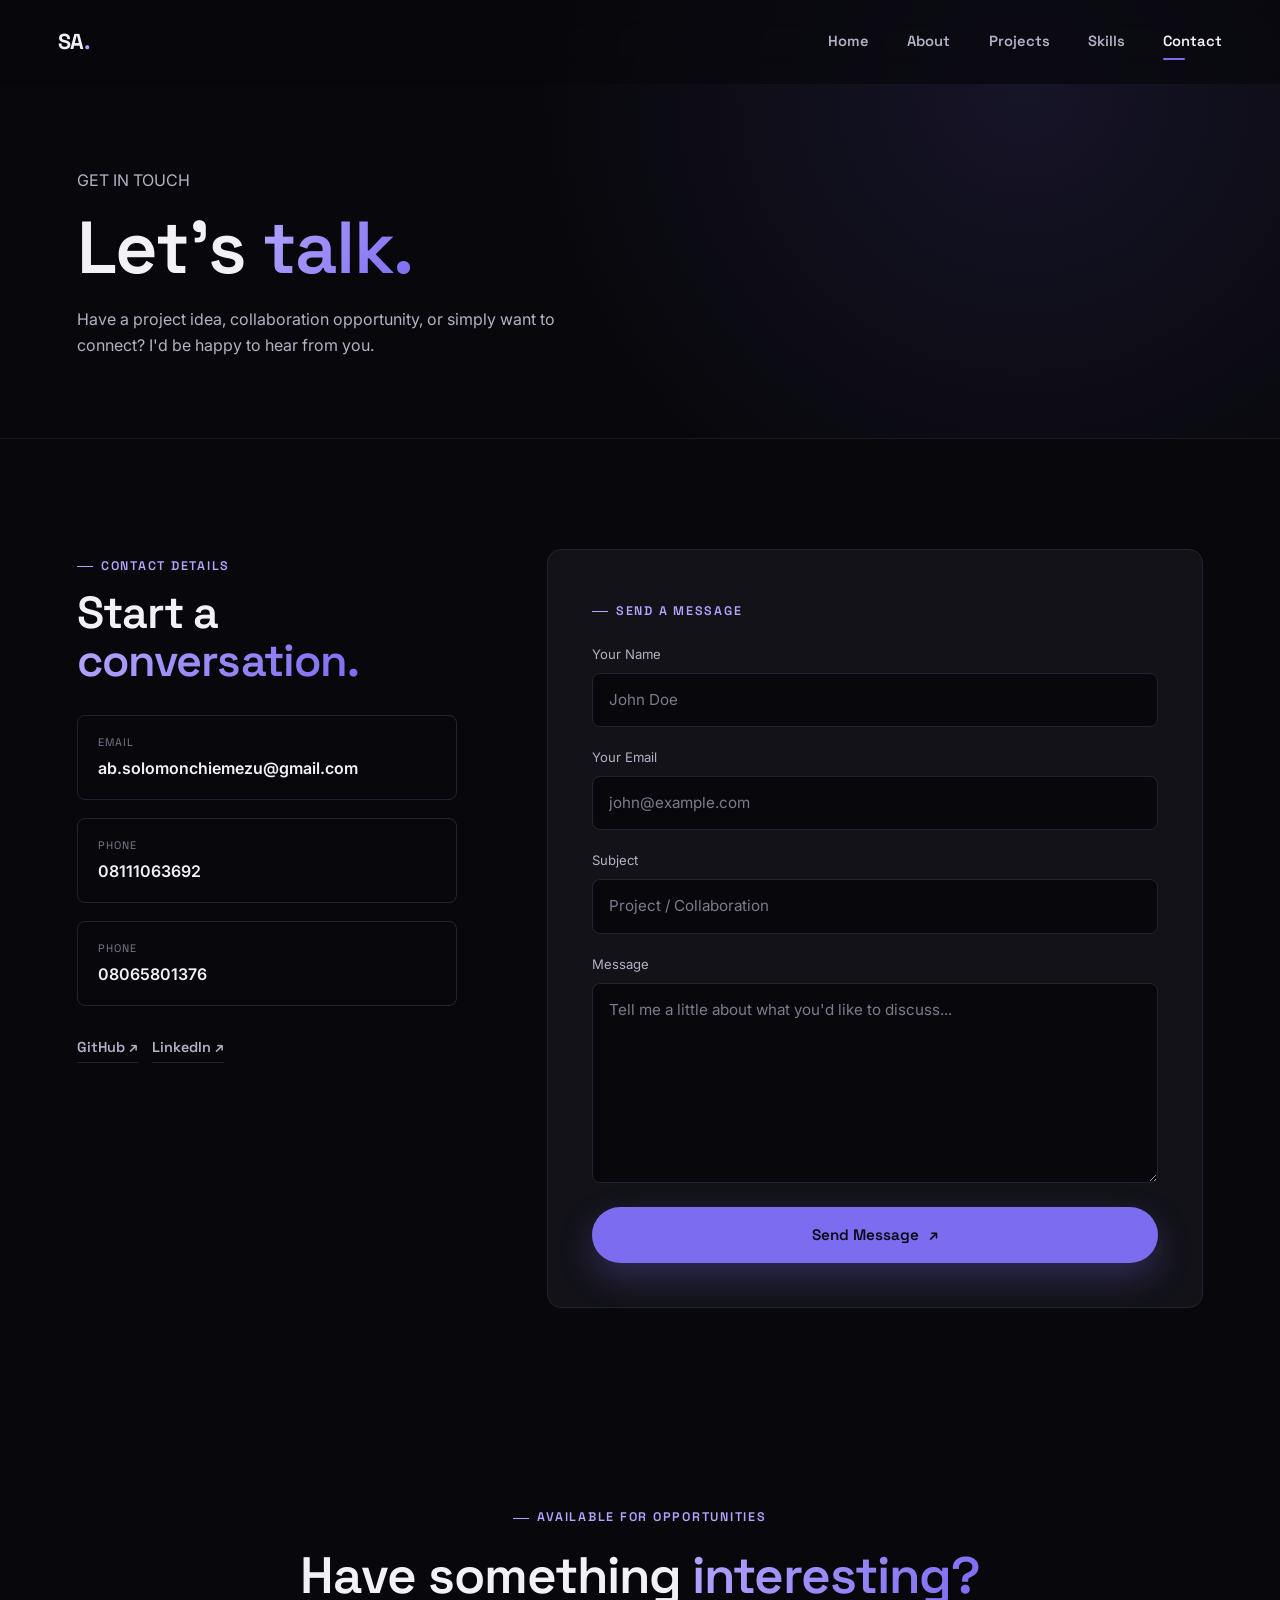
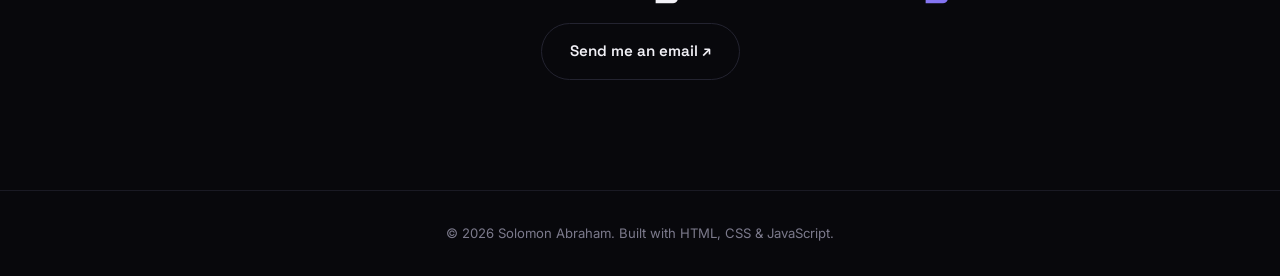
==== commit 3bdc6b07: "Update phone number" ====
--- a/contact.html
+++ b/contact.html
@@ -153,7 +153,7 @@
                         </span>
 
                         <strong>
-                            08065801377
+                            08065801376
                         </strong>
 
                     </a>
